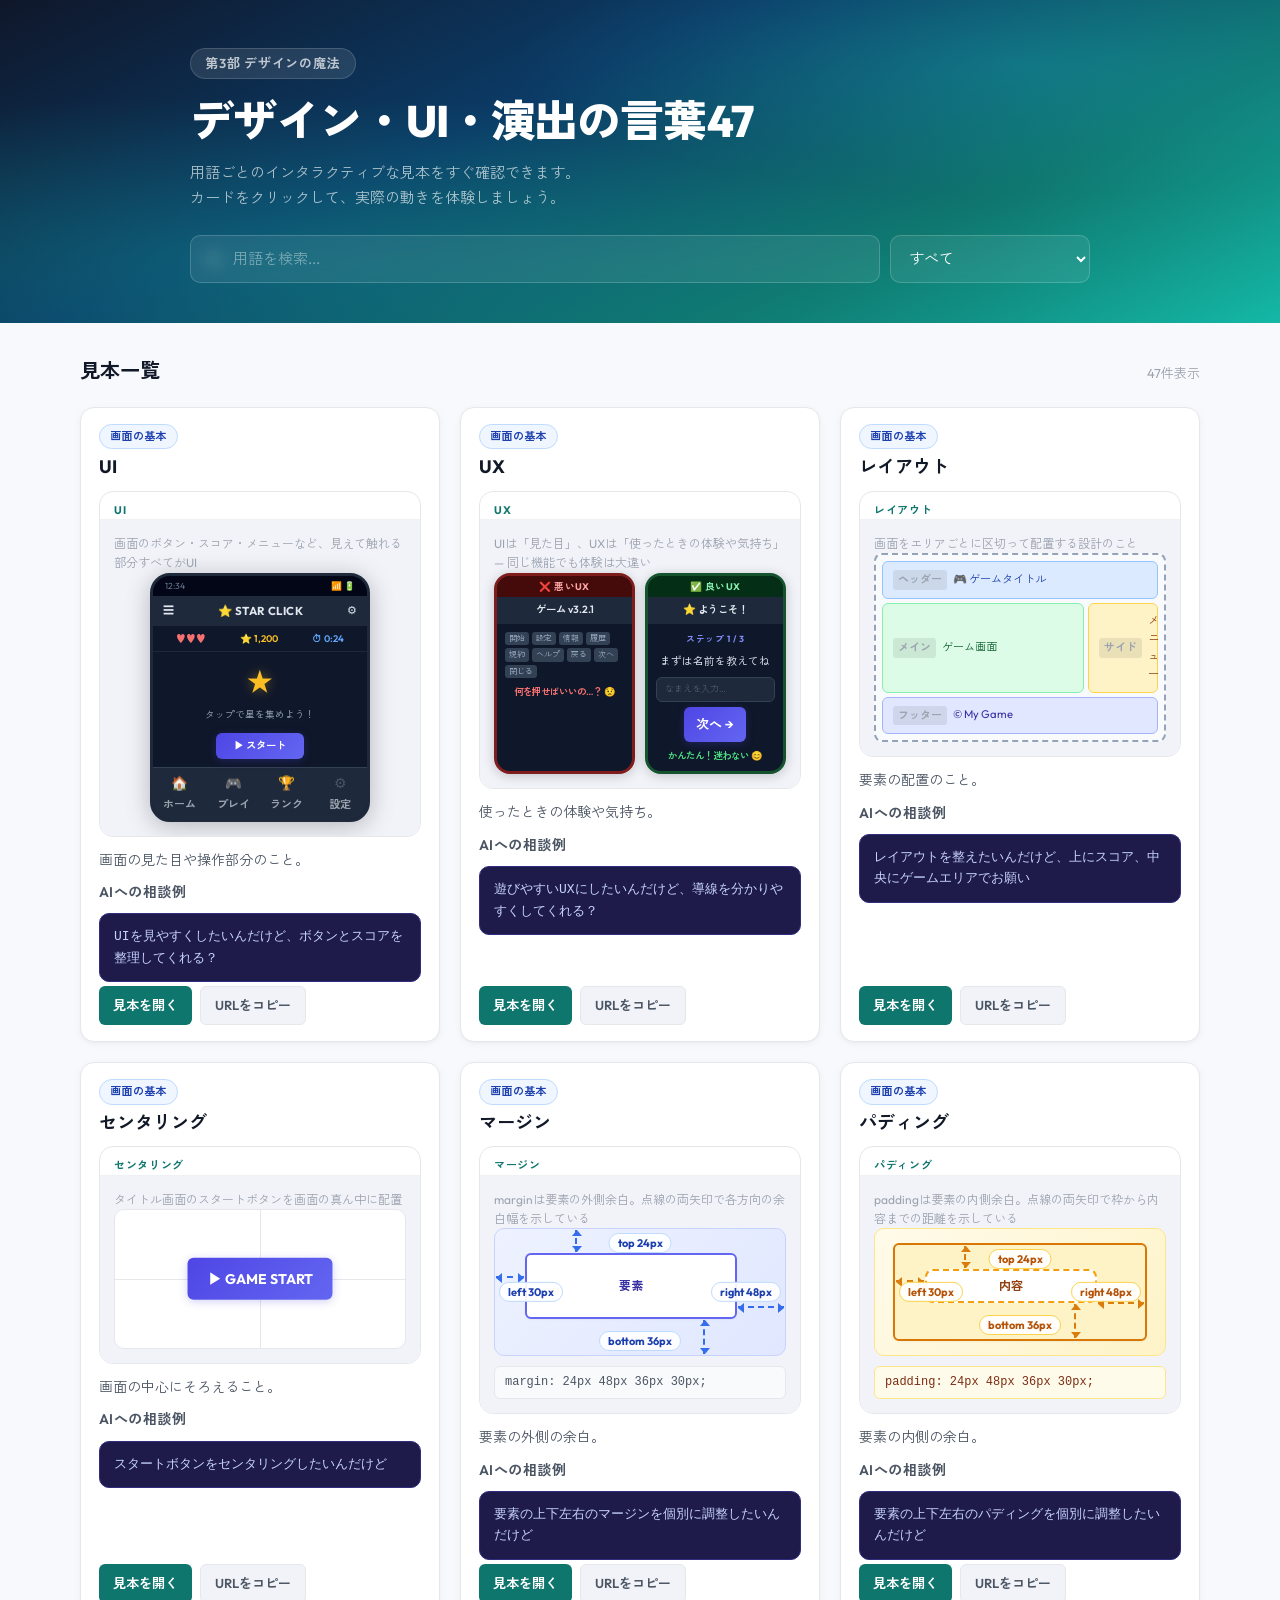
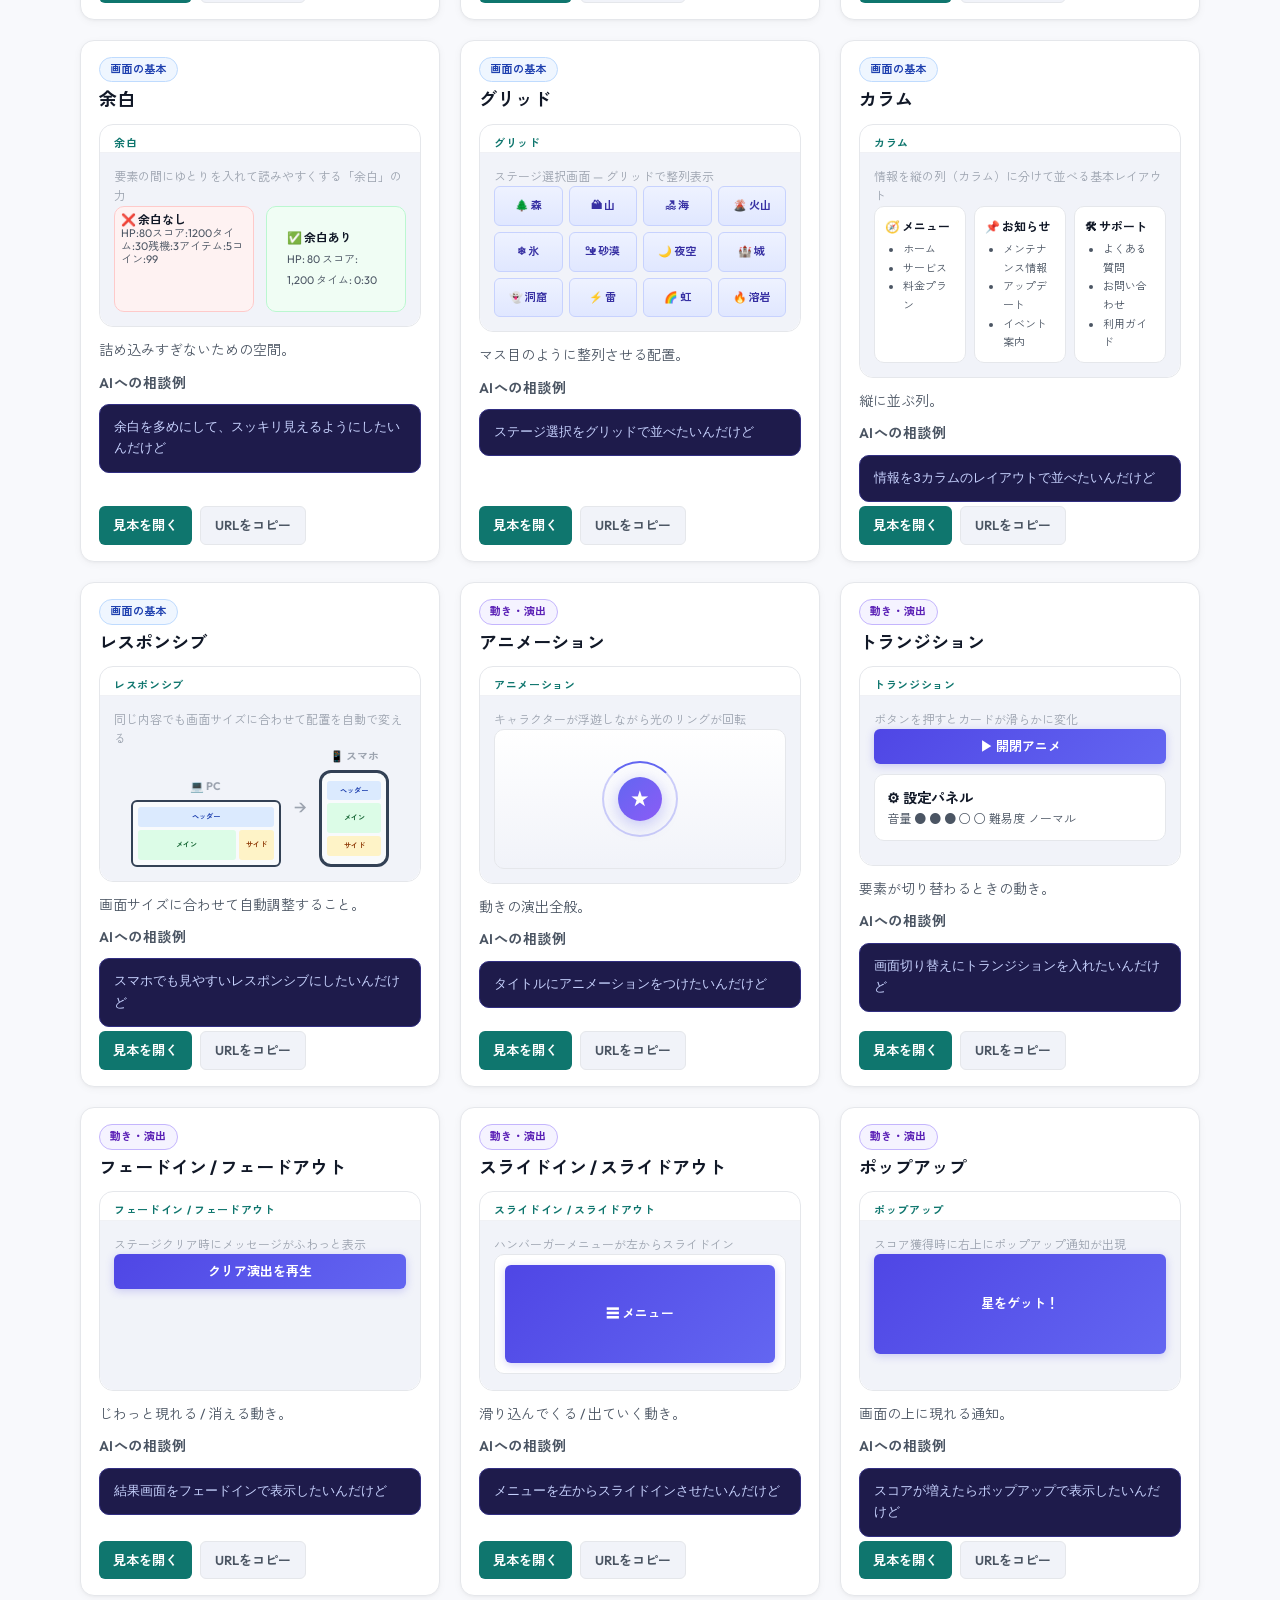
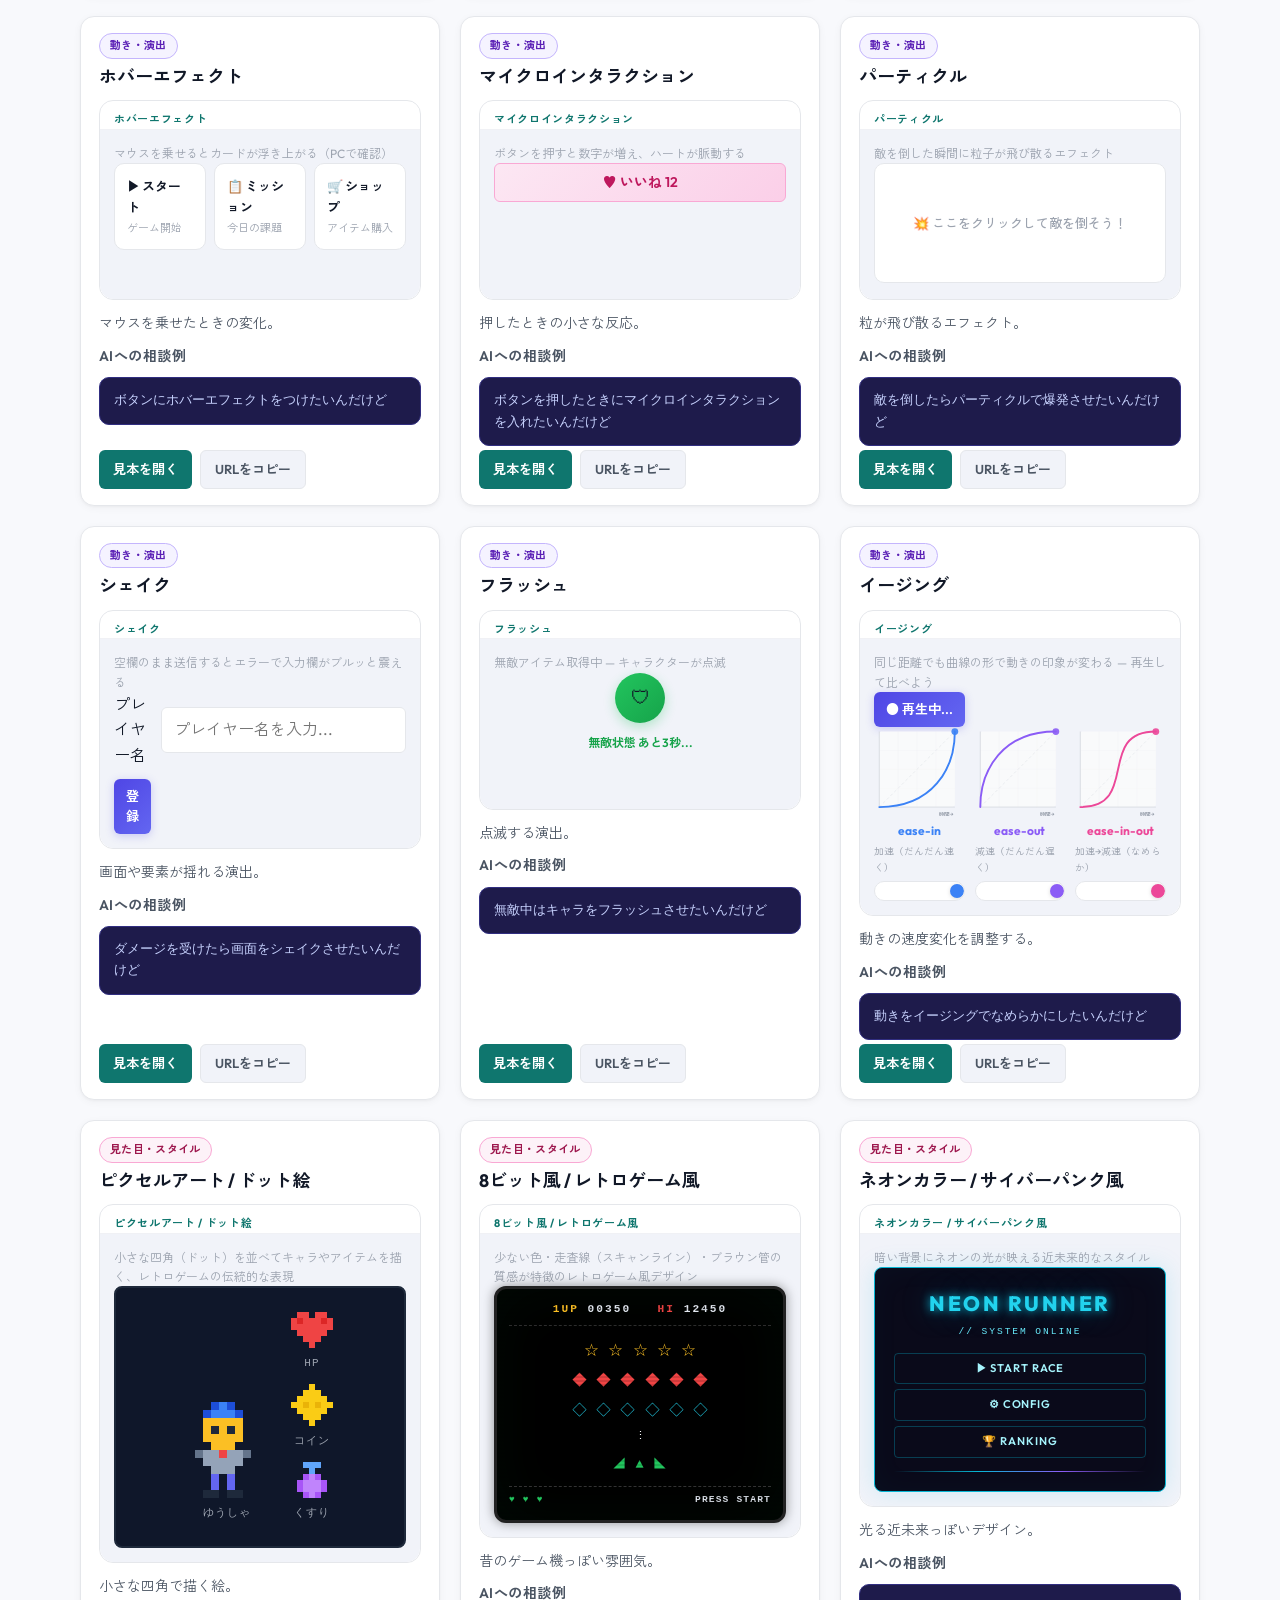
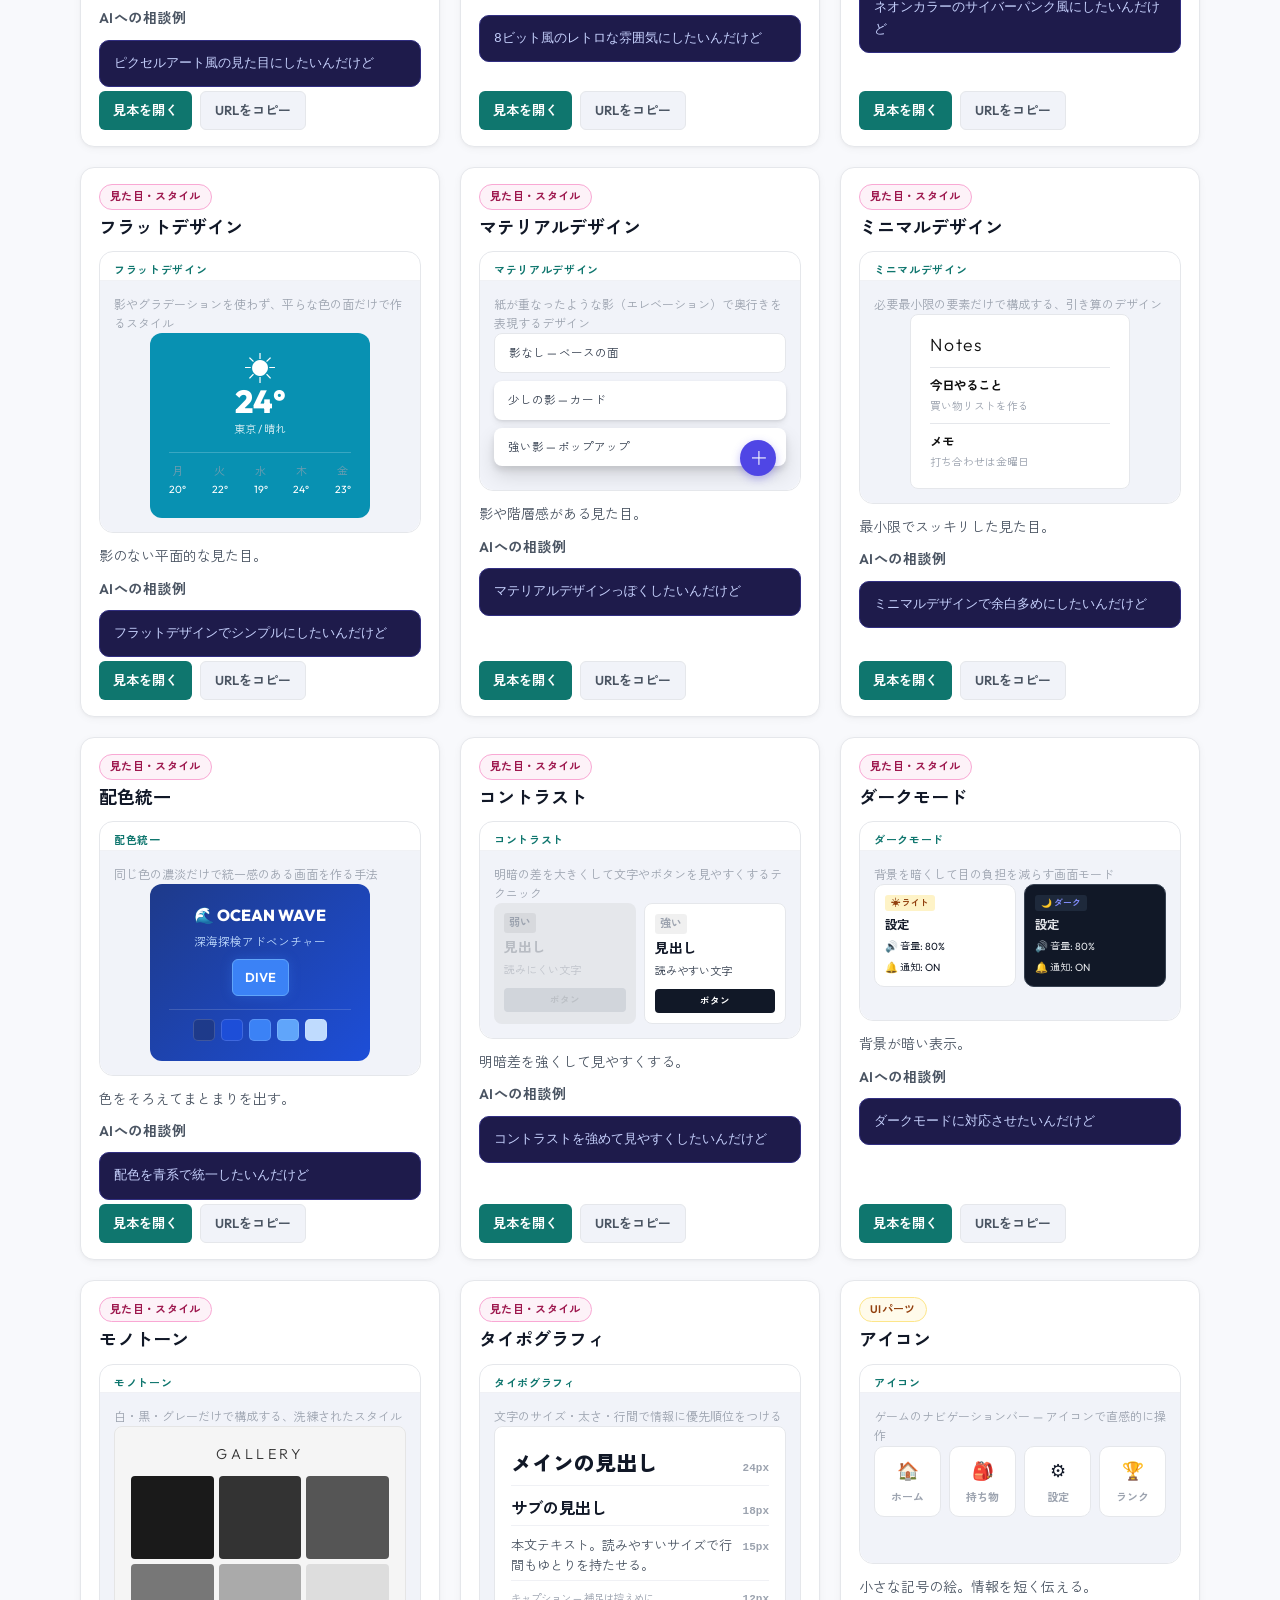
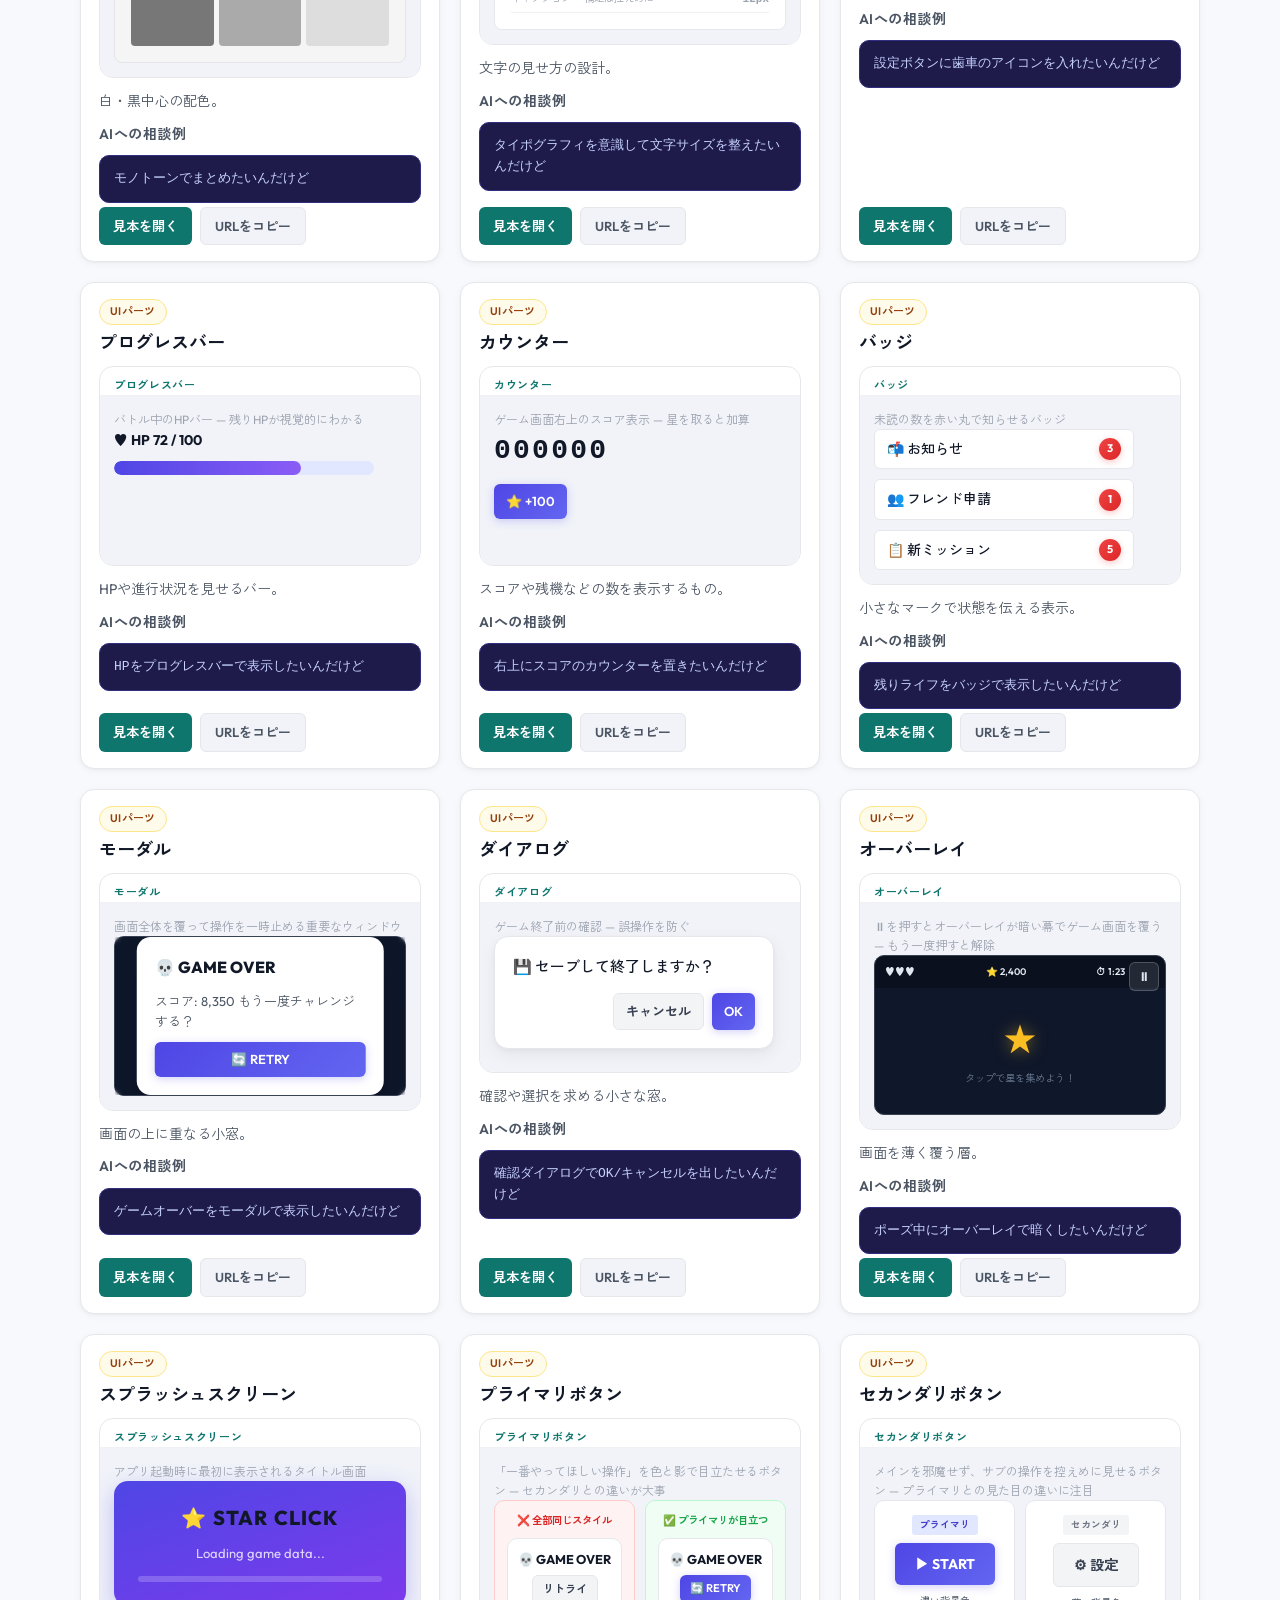
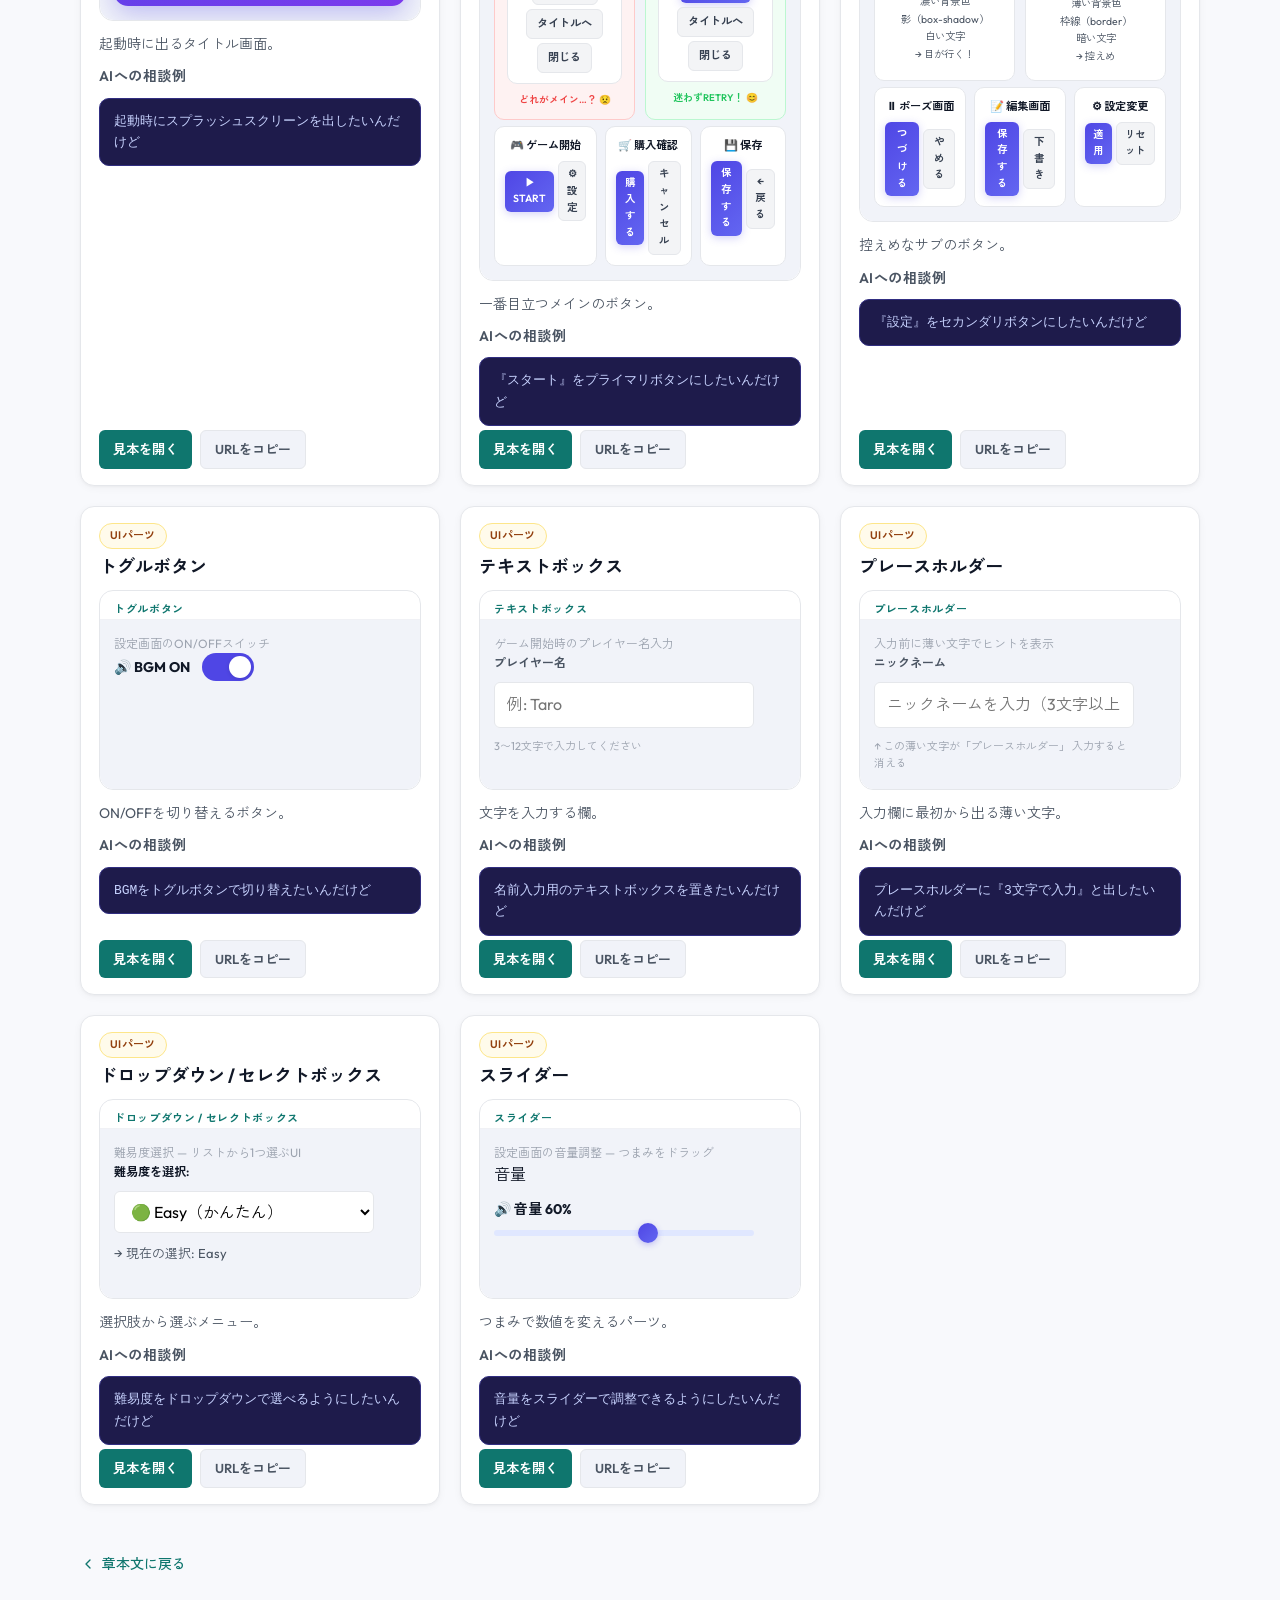
==== index.html @ 1dcad244 "Add files via upload" ====
<!doctype html>
<html lang="ja">
<head>
  <meta charset="UTF-8" />
  <meta name="viewport" content="width=device-width, initial-scale=1.0" />
  <title>デザイン・UI・演出の言葉47 | 見本サイト</title>
  <link rel="preconnect" href="https://fonts.googleapis.com" />
  <link rel="preconnect" href="https://fonts.gstatic.com" crossorigin />
  <link href="https://fonts.googleapis.com/css2?family=Outfit:wght@400;500;600;700;800&family=Zen+Kaku+Gothic+New:wght@400;500;700&display=swap" rel="stylesheet" />
  <link rel="stylesheet" href="ui-showcase/assets/css/style.css" />
</head>
<body>
  <header class="hero">
    <div class="hero-inner">
      <span class="eyebrow">第3部 デザインの魔法</span>
      <h1>デザイン・UI・演出の<br class="sp-only" />言葉47</h1>
      <p class="lead">用語ごとのインタラクティブな見本をすぐ確認できます。<br />カードをクリックして、実際の動きを体験しましょう。</p>
    </div>
    <div class="controls">
      <div class="search-wrap">
        <svg class="search-icon" width="18" height="18" viewBox="0 0 24 24" fill="none" stroke="currentColor" stroke-width="2" stroke-linecap="round" stroke-linejoin="round"><circle cx="11" cy="11" r="8"/><path d="m21 21-4.3-4.3"/></svg>
        <input id="searchInput" type="search" placeholder="用語を検索..." aria-label="用語検索" />
      </div>
      <select id="categorySelect" aria-label="カテゴリ選択"></select>
    </div>
  </header>

  <main>
    <section class="section-title-row">
      <h2>見本一覧</h2>
      <p id="countLabel" class="count-label"></p>
    </section>
    <section id="cards" class="cards"></section>
  </main>

  <footer class="site-footer">
    <a href="第3部_デザインの魔法/15_呪文を組み合わせて本格ゲームに仕上げる.md" class="back-link">
      <svg width="16" height="16" viewBox="0 0 24 24" fill="none" stroke="currentColor" stroke-width="2" stroke-linecap="round" stroke-linejoin="round"><path d="m15 18-6-6 6-6"/></svg>
      章本文に戻る
    </a>
  </footer>

  <script src="ui-showcase/assets/js/terms.js"></script>
  <script src="ui-showcase/assets/js/demos.js"></script>
  <script src="ui-showcase/assets/js/main.js"></script>
</body>
</html>
---- ui-showcase/assets/css/style.css ----
/* ==========================================================================
   Design System — UI Showcase
   Professional redesign with category-based color coding
   ========================================================================== */

/* --- Design Tokens --- */
:root {
  /* Surface */
  --bg: #f8f9fc;
  --surface: #ffffff;
  --surface-raised: #ffffff;
  --surface-sunken: #f1f3f9;

  /* Text */
  --text-primary: #111827;
  --text-secondary: #4b5563;
  --text-muted: #9ca3af;

  /* Borders */
  --border: #e5e7eb;
  --border-subtle: #f0f1f5;

  /* Brand */
  --brand: #0f766e;
  --brand-light: #14b8a6;
  --brand-dark: #115e59;

  /* Shadows */
  --shadow-xs: 0 1px 2px rgba(0, 0, 0, 0.04);
  --shadow-sm: 0 1px 3px rgba(0, 0, 0, 0.04), 0 2px 8px rgba(0, 0, 0, 0.04);
  --shadow-md: 0 2px 4px rgba(0, 0, 0, 0.03), 0 6px 18px rgba(0, 0, 0, 0.06);
  --shadow-lg: 0 4px 8px rgba(0, 0, 0, 0.03), 0 12px 32px rgba(0, 0, 0, 0.08);
  --shadow-xl: 0 8px 16px rgba(0, 0, 0, 0.05), 0 24px 56px rgba(0, 0, 0, 0.1);

  /* Radius */
  --radius-sm: 6px;
  --radius-md: 10px;
  --radius-lg: 14px;
  --radius-xl: 20px;

  /* Category: 画面の基本 */
  --cat-basics: #3b82f6;
  --cat-basics-bg: #eff6ff;
  --cat-basics-text: #1e40af;
  --cat-basics-border: #bfdbfe;

  /* Category: 動き・演出 */
  --cat-motion: #8b5cf6;
  --cat-motion-bg: #f5f3ff;
  --cat-motion-text: #5b21b6;
  --cat-motion-border: #c4b5fd;

  /* Category: 見た目・スタイル */
  --cat-style: #ec4899;
  --cat-style-bg: #fdf2f8;
  --cat-style-text: #9d174d;
  --cat-style-border: #f9a8d4;

  /* Category: UIパーツ */
  --cat-parts: #f59e0b;
  --cat-parts-bg: #fffbeb;
  --cat-parts-text: #92400e;
  --cat-parts-border: #fde68a;
}

/* --- Reset & Base --- */
*,
*::before,
*::after {
  box-sizing: border-box;
  margin: 0;
}

body {
  font-family: "Outfit", "Zen Kaku Gothic New", "Noto Sans JP", sans-serif;
  background: var(--bg);
  color: var(--text-primary);
  line-height: 1.6;
  -webkit-font-smoothing: antialiased;
  -moz-osx-font-smoothing: grayscale;
}

/* --- Hero Section --- */
.hero {
  background: linear-gradient(155deg, #0f172a 0%, #0b3b66 38%, #0f766e 72%, #14b8a6 100%);
  color: #ffffff;
  padding: 0 20px 40px;
  position: relative;
  overflow: hidden;
}

.hero::before {
  content: "";
  position: absolute;
  inset: 0;
  background:
    radial-gradient(ellipse 60% 50% at 20% 80%, rgba(20, 184, 166, 0.28), transparent),
    radial-gradient(ellipse 40% 40% at 80% 20%, rgba(34, 211, 238, 0.2), transparent);
  pointer-events: none;
}

.hero-inner {
  max-width: 900px;
  margin: 0 auto;
  padding-top: 48px;
  position: relative;
  z-index: 1;
}

.hero-slim {
  padding-bottom: 28px;
}

.hero-slim .hero-inner {
  padding-top: 36px;
}

.eyebrow {
  display: inline-block;
  font-size: 0.8125rem;
  font-weight: 600;
  letter-spacing: 0.06em;
  color: rgba(255, 255, 255, 0.7);
  background: rgba(255, 255, 255, 0.1);
  border: 1px solid rgba(255, 255, 255, 0.15);
  border-radius: 999px;
  padding: 4px 14px;
  margin-bottom: 16px;
}

h1 {
  font-size: clamp(1.75rem, 4vw, 2.75rem);
  font-weight: 800;
  line-height: 1.2;
  letter-spacing: -0.02em;
  margin-bottom: 12px;
}

.lead {
  font-size: 0.9375rem;
  line-height: 1.7;
  color: rgba(255, 255, 255, 0.65);
  max-width: 560px;
}

.sp-only {
  display: none;
}

/* --- Controls --- */
.controls {
  max-width: 900px;
  margin: 24px auto 0;
  display: grid;
  grid-template-columns: 1fr 200px;
  gap: 10px;
  position: relative;
  z-index: 1;
}

.search-wrap {
  position: relative;
}

.search-icon {
  position: absolute;
  left: 14px;
  top: 50%;
  transform: translateY(-50%);
  color: rgba(255, 255, 255, 0.45);
  pointer-events: none;
}

.controls input,
.controls select {
  width: 100%;
  font: inherit;
  font-size: 0.9375rem;
  border: 1px solid rgba(255, 255, 255, 0.18);
  border-radius: var(--radius-md);
  padding: 11px 14px 11px 42px;
  background: rgba(255, 255, 255, 0.08);
  color: #fff;
  backdrop-filter: blur(8px);
  transition: border-color 0.2s, background 0.2s;
}

.controls select {
  padding-left: 14px;
  cursor: pointer;
}

.controls input::placeholder {
  color: rgba(255, 255, 255, 0.4);
}

.controls input:focus,
.controls select:focus {
  outline: none;
  border-color: rgba(255, 255, 255, 0.4);
  background: rgba(255, 255, 255, 0.12);
}

.controls select option {
  background: #312e81;
  color: #fff;
}

/* --- Main Content --- */
main {
  max-width: 1160px;
  margin: 0 auto;
  padding: 32px 20px 40px;
}

.section-title-row {
  display: flex;
  justify-content: space-between;
  align-items: baseline;
  margin-bottom: 20px;
}

.section-title-row h2 {
  font-size: 1.25rem;
  font-weight: 700;
  color: var(--text-primary);
}

.count-label {
  font-size: 0.8125rem;
  color: var(--text-muted);
}

/* --- Cards Grid --- */
.cards {
  display: grid;
  grid-template-columns: repeat(auto-fill, minmax(360px, 1fr));
  gap: 20px;
}

/* --- Card --- */
.card {
  background: var(--surface);
  border: 1px solid var(--border);
  border-radius: var(--radius-lg);
  box-shadow: var(--shadow-sm);
  overflow: hidden;
  display: flex;
  flex-direction: column;
  transition: box-shadow 0.25s ease, transform 0.25s ease;
  animation: card-enter 0.4s ease both;
}

.card:hover {
  box-shadow: var(--shadow-lg);
  transform: translateY(-2px);
}

@keyframes card-enter {
  from {
    opacity: 0;
    transform: translateY(12px);
  }
  to {
    opacity: 1;
    transform: translateY(0);
  }
}

/* Card header */
.card-header {
  padding: 16px 18px 0;
  display: flex;
  flex-direction: column;
  gap: 6px;
}

.card-badge {
  display: inline-flex;
  align-items: center;
  font-size: 0.6875rem;
  font-weight: 600;
  letter-spacing: 0.03em;
  padding: 3px 10px;
  border-radius: 999px;
  width: fit-content;
  background: var(--badge-bg, #f3f4f6);
  color: var(--badge-text, #6b7280);
  border: 1px solid var(--badge-border, #e5e7eb);
}

.card h3 {
  font-size: 1.125rem;
  font-weight: 700;
  line-height: 1.3;
  color: var(--text-primary);
}

/* Card content */
.card-content {
  padding: 0 18px;
  display: flex;
  flex-direction: column;
  gap: 10px;
  flex: 1;
}

.card-content > p {
  font-size: 0.875rem;
  line-height: 1.6;
  color: var(--text-secondary);
}

.prompt-label {
  font-size: 0.75rem;
  font-weight: 600;
  color: var(--text-muted);
  letter-spacing: 0.03em;
  margin: 0;
}

/* Card footer */
.card-footer {
  padding: 0 18px 16px;
  margin-top: 4px;
}

/* --- Links / Buttons --- */
.links,
.sample-links {
  display: flex;
  gap: 8px;
  flex-wrap: wrap;
}

a,
button {
  font: inherit;
}

a {
  text-decoration: none;
}

.card-footer a,
.card-footer button {
  display: inline-flex;
  align-items: center;
  gap: 4px;
  font-size: 0.8125rem;
  font-weight: 600;
  border: none;
  border-radius: var(--radius-sm);
  padding: 8px 14px;
  cursor: pointer;
  transition: background 0.15s, color 0.15s, transform 0.1s;
}

.card-footer a {
  background: var(--brand);
  color: #fff;
}

.card-footer a:hover {
  background: var(--brand-dark);
}

.card-footer button {
  background: var(--surface-sunken);
  color: var(--text-secondary);
  border: 1px solid var(--border);
}

.card-footer button:hover {
  background: var(--border);
  color: var(--text-primary);
}

/* Pre / Code */
pre {
  font-family: "JetBrains Mono", "Consolas", "Courier New", monospace;
  font-size: 0.8125rem;
  line-height: 1.65;
  padding: 12px 14px;
  border-radius: var(--radius-md);
  background: #1e1b4b;
  color: #c7d2fe;
  white-space: pre-wrap;
  word-break: break-all;
  border: 1px solid #312e81;
}

/* --- Footer --- */
.site-footer {
  max-width: 1160px;
  margin: 0 auto 48px;
  padding: 0 20px;
}

.back-link {
  display: inline-flex;
  align-items: center;
  gap: 6px;
  font-size: 0.875rem;
  font-weight: 500;
  color: var(--brand);
  text-decoration: none;
  padding: 8px 0;
  transition: color 0.15s;
}

.back-link:hover {
  color: var(--brand-dark);
}

/* --- Sample Page --- */
.sample-card {
  background: var(--surface);
  border: 1px solid var(--border);
  border-radius: var(--radius-xl);
  box-shadow: var(--shadow-md);
  overflow: hidden;
}

.sample-demo {
  border-bottom: 1px solid var(--border);
  background: var(--surface-sunken);
  padding: 24px;
}

.sample-body {
  padding: 28px 24px 24px;
  display: flex;
  flex-direction: column;
  gap: 24px;
}

.sample-section {
  display: flex;
  flex-direction: column;
  gap: 8px;
}

.sample-body h2 {
  font-size: 0.9375rem;
  font-weight: 700;
  color: var(--text-primary);
  display: flex;
  align-items: center;
  gap: 8px;
}

.sample-body h2::before {
  content: "";
  width: 3px;
  height: 16px;
  border-radius: 2px;
  background: var(--brand);
}

.sample-body p {
  font-size: 0.9375rem;
  line-height: 1.8;
  color: var(--text-secondary);
}

/* Sample Navigation */
.sample-nav {
  display: grid;
  grid-template-columns: 1fr auto 1fr;
  gap: 10px;
  padding-top: 12px;
  border-top: 1px solid var(--border-subtle);
}

.nav-btn {
  display: inline-flex;
  align-items: center;
  justify-content: center;
  gap: 6px;
  font-size: 0.8125rem;
  font-weight: 600;
  padding: 10px 16px;
  border-radius: var(--radius-md);
  text-decoration: none;
  transition: background 0.15s, color 0.15s;
}

.nav-prev {
  justify-self: start;
  background: var(--surface-sunken);
  color: var(--text-secondary);
  border: 1px solid var(--border);
}

.nav-prev:hover {
  background: var(--border);
  color: var(--text-primary);
}

.nav-home {
  background: var(--brand);
  color: #fff;
}

.nav-home:hover {
  background: var(--brand-dark);
}

.nav-next {
  justify-self: end;
  background: var(--surface-sunken);
  color: var(--text-secondary);
  border: 1px solid var(--border);
}

.nav-next:hover {
  background: var(--border);
  color: var(--text-primary);
}

/* ==========================================================================
   Demo Container
   ========================================================================== */

.demo-root {
  border: 1px solid var(--border);
  border-radius: var(--radius-lg);
  background: var(--surface);
  display: grid;
  grid-template-rows: auto 1fr;
  gap: 0;
  min-height: 240px;
  overflow: hidden;
  margin: 12px 18px;
}

.sample-demo .demo-root {
  min-height: 340px;
  margin: 0;
}

/* --- Sample Only Mode --- */
body.sample-only-page {
  min-height: 100vh;
  background: var(--surface-sunken);
}

body.sample-only-page main {
  max-width: none;
  margin: 0;
  padding: 0;
}

.sample-only-main {
  min-height: 100svh;
  padding: 12px;
  display: flex;
  align-items: stretch;
}

.sample-demo-only {
  width: 100%;
  padding: 0;
  border: none;
  background: transparent;
}

.sample-demo-only .demo-root {
  min-height: calc(100svh - 24px);
  margin: 0;
}

.sample-demo-only .demo-caption,
.sample-demo-only .d-tip {
  display: none;
}

.demo-root.compact {
  min-height: 200px;
}

.demo-caption {
  margin: 0;
  font-size: 0.6875rem;
  font-weight: 700;
  letter-spacing: 0.06em;
  text-transform: uppercase;
  color: var(--brand);
  padding: 10px 14px 0;
}

.demo-canvas {
  background: var(--surface-sunken);
  border-top: 1px solid var(--border-subtle);
  min-height: 170px;
  padding: 14px;
  position: relative;
  overflow: hidden;
  border-radius: 0 0 var(--radius-lg) var(--radius-lg);
}

.demo-root.compact .demo-canvas {
  min-height: 140px;
}

/* ==========================================================================
   Demo Shared Components
   ========================================================================== */

.demo-root .d-btn,
.demo-root .d-input,
.demo-root .d-select,
.demo-root .d-range {
  font: inherit;
}

.demo-root .d-btn {
  border: 0;
  border-radius: var(--radius-sm);
  padding: 7px 12px;
  cursor: pointer;
  font-size: 0.8125rem;
  font-weight: 600;
  background: #e0e7ff;
  color: #3730a3;
  transition: background 0.15s, transform 0.1s;
}

.demo-root .d-btn:hover {
  background: #c7d2fe;
}

.demo-root .d-btn:active {
  transform: scale(0.97);
}

.demo-root .d-btn-primary {
  background: linear-gradient(135deg, #4f46e5, #6366f1);
  color: #fff;
  box-shadow: 0 2px 8px rgba(79, 70, 229, 0.25);
}

.demo-root .d-btn-primary:hover {
  background: linear-gradient(135deg, #4338ca, #4f46e5);
}

.demo-root .d-btn-ghost {
  background: #f3f4f6;
  color: #374151;
  border: 1px solid #e5e7eb;
}

.demo-root .d-btn-ghost:hover {
  background: #e5e7eb;
}

.demo-root .d-btn-danger {
  background: #fef2f2;
  color: #dc2626;
  border: 1px solid #fecaca;
}

.demo-root .d-btn-danger:hover {
  background: #fee2e2;
}

.demo-root .d-btn.large {
  padding: 10px 20px;
  font-size: 0.875rem;
  font-weight: 700;
}

.d-tip {
  font-size: 0.75rem;
  color: var(--text-muted);
}

/* --- Metric Chip --- */
.d-metric {
  border: 1px solid #e0e7ff;
  border-radius: var(--radius-sm);
  background: #f5f3ff;
  padding: 6px 10px;
  display: grid;
}

.d-metric-label {
  font-size: 0.625rem;
  font-weight: 600;
  letter-spacing: 0.05em;
  color: var(--text-muted);
  text-transform: uppercase;
}

.d-metric-value {
  font-size: 0.9375rem;
  font-weight: 700;
  color: var(--text-primary);
}

/* ==========================================================================
   Demo: UI (Phone Mockup)
   ========================================================================== */

.d-ui-phone {
  max-width: 220px;
  margin: 0 auto;
  border: 3px solid #1e293b;
  border-radius: 20px;
  overflow: hidden;
  background: #0f172a;
  font-size: 0.7rem;
  color: #e2e8f0;
  box-shadow: 0 4px 24px rgba(0, 0, 0, 0.25);
}

.d-ui-bar {
  display: flex;
  justify-content: space-between;
  padding: 3px 12px;
  font-size: 0.55rem;
  background: #020617;
  color: #64748b;
}

.d-ui-head {
  display: flex;
  justify-content: space-between;
  align-items: center;
  padding: 6px 10px;
  background: #1e293b;
  font-size: 0.7rem;
}

.d-ui-head strong {
  font-size: 0.72rem;
  letter-spacing: 0.04em;
}

.d-ui-info {
  display: flex;
  justify-content: space-around;
  padding: 5px 6px;
  font-size: 0.6rem;
  font-weight: 600;
  border-bottom: 1px solid #1e293b;
}

.d-ui-hp { color: #f87171; }
.d-ui-score { color: #fbbf24; }
.d-ui-timer { color: #60a5fa; }

.d-ui-play {
  padding: 10px 10px 6px;
  text-align: center;
  display: flex;
  flex-direction: column;
  align-items: center;
  gap: 4px;
}

.d-ui-bigstar {
  font-size: 1.6rem;
  color: #fbbf24;
  animation: ui-float 2s ease-in-out infinite;
  filter: drop-shadow(0 0 6px rgba(251, 191, 36, 0.4));
}

@keyframes ui-float {
  0%, 100% { transform: translateY(0); }
  50% { transform: translateY(-5px); }
}

.d-ui-play p {
  margin: 0;
  font-size: 0.6rem;
  color: #94a3b8;
}

.d-ui-act {
  padding: 4px 10px 8px;
  text-align: center;
}

.d-ui-act .d-btn {
  font-size: 0.65rem;
  padding: 5px 18px;
}

.d-ui-tabs {
  display: grid;
  grid-template-columns: repeat(4, 1fr);
  background: #1e293b;
  border-top: 1px solid #334155;
}

.d-ui-tab {
  display: flex;
  flex-direction: column;
  align-items: center;
  gap: 1px;
  padding: 5px 2px;
  color: #475569;
  cursor: pointer;
  transition: color 0.15s;
}

.d-ui-tab span { font-size: 0.85rem; }
.d-ui-tab small { font-size: 0.5rem; font-weight: 600; }

.d-ui-tab.active {
  color: #818cf8;
}

.d-ui-tab:hover {
  color: #a5b4fc;
}

/* ==========================================================================
   Demo: UX (Good vs Bad comparison)
   ========================================================================== */

.d-ux-compare {
  display: grid;
  grid-template-columns: 1fr 1fr;
  gap: 0.6rem;
}

.d-ux-phone {
  border: 3px solid #1e293b;
  border-radius: 16px;
  overflow: hidden;
  background: #0f172a;
  font-size: 0.65rem;
  color: #e2e8f0;
  box-shadow: 0 2px 12px rgba(0, 0, 0, 0.2);
}

.d-ux-phone.bad { border-color: #7f1d1d; }
.d-ux-phone.good { border-color: #14532d; }

.d-ux-label {
  text-align: center;
  padding: 3px;
  font-size: 0.6rem;
  font-weight: 700;
  letter-spacing: 0.04em;
}

.d-ux-label.bad { background: #450a0a; color: #fca5a5; }
.d-ux-label.good { background: #052e16; color: #86efac; }

.d-ux-phead {
  text-align: center;
  padding: 5px;
  background: #1e293b;
  font-weight: 600;
  font-size: 0.65rem;
}

.d-ux-pbody {
  padding: 8px;
  display: flex;
  flex-direction: column;
  gap: 5px;
}

/* Bad UX — chaotic button grid */
.d-ux-btn-grid {
  display: flex;
  flex-wrap: wrap;
  gap: 3px;
}

.d-ux-tiny-btn {
  font-size: 0.5rem;
  padding: 2px 4px;
  background: #334155;
  border-radius: 3px;
  color: #94a3b8;
  line-height: 1.2;
}

/* Good UX — clear step flow */
.d-ux-step-indicator {
  text-align: center;
  font-size: 0.55rem;
  color: #818cf8;
  font-weight: 700;
  letter-spacing: 0.06em;
}

.d-ux-guide-msg {
  text-align: center;
  font-size: 0.68rem;
  margin: 2px 0;
  color: #e2e8f0;
}

.d-ux-mock-input {
  background: #1e293b;
  border: 1px solid #334155;
  border-radius: 6px;
  padding: 4px 8px;
  font-size: 0.58rem;
  color: #475569;
}

.d-ux-cta {
  font-size: 0.6rem;
  padding: 4px 14px;
  align-self: center;
}

/* Feeling text */
.d-ux-feel {
  text-align: center;
  font-size: 0.58rem;
  margin: 2px 0 0;
  font-weight: 600;
}

.d-ux-feel.bad { color: #f87171; }
.d-ux-feel.good { color: #4ade80; }

/* ==========================================================================
   Demo: Layout (Blueprint)
   ========================================================================== */

.d-layout-bp {
  display: flex;
  flex-direction: column;
  gap: 4px;
  border: 2px dashed #94a3b8;
  border-radius: 8px;
  padding: 6px;
  background: #f8fafc;
}

.d-lz {
  border-radius: 6px;
  padding: 8px 10px;
  font-size: 0.7rem;
  display: flex;
  align-items: center;
  gap: 6px;
}

.d-lz-tag {
  font-size: 0.5rem;
  font-weight: 700;
  padding: 1px 5px;
  border-radius: 3px;
  background: rgba(0, 0, 0, 0.08);
  white-space: nowrap;
}

.d-lz-body {
  display: flex;
  gap: 4px;
}

.d-lz-h { background: #dbeafe; color: #1e40af; border: 1px solid #93c5fd; }
.d-lz-m { background: #dcfce7; color: #166534; border: 1px solid #86efac; flex: 1; min-height: 60px; }
.d-lz-s { background: #fef3c7; color: #92400e; border: 1px solid #fcd34d; width: 70px; }
.d-lz-f { background: #e0e7ff; color: #3730a3; border: 1px solid #a5b4fc; }

/* ==========================================================================
   Demo: Centering
   ========================================================================== */

.d-centering-frame {
  position: relative;
  min-height: 140px;
  border-radius: var(--radius-md);
  border: 1px solid var(--border);
  background: var(--surface);
}

.d-axis {
  position: absolute;
  background: #e5e7eb;
}

.d-axis.x {
  left: 0;
  right: 0;
  top: 50%;
  height: 1px;
}

.d-axis.y {
  top: 0;
  bottom: 0;
  left: 50%;
  width: 1px;
}

.d-center-btn {
  position: absolute;
  left: 50%;
  top: 50%;
  transform: translate(-50%, -50%);
}

/* ==========================================================================
   Demo: Margin
   ========================================================================== */

.d-margin-wrap {
  display: grid;
  gap: 10px;
}

.d-margin-area {
  position: relative;
  min-height: 152px;
  border: 1px solid #c7d2fe;
  border-radius: var(--radius-md);
  background: linear-gradient(135deg, #eef2ff, #e0e7ff);
  overflow: hidden;
  --m-top: 24px;
  --m-right: 48px;
  --m-bottom: 36px;
  --m-left: 30px;
}

.d-margin-target {
  position: absolute;
  top: var(--m-top);
  right: var(--m-right);
  bottom: var(--m-bottom);
  left: var(--m-left);
  border: 2px solid #6366f1;
  border-radius: var(--radius-sm);
  background: #ffffff;
  display: grid;
  place-items: center;
  font-size: 0.75rem;
  font-weight: 700;
  color: #3730a3;
  box-shadow: var(--shadow-xs);
  z-index: 1;
}

.d-margin-arrow {
  position: absolute;
  pointer-events: none;
  color: #2563eb;
  opacity: 0.92;
  z-index: 2;
}

.d-margin-arrow.vertical {
  width: 0;
  border-left: 2px dashed currentColor;
}

.d-margin-arrow.vertical::before,
.d-margin-arrow.vertical::after {
  content: "";
  position: absolute;
  left: -5px;
  border-left: 5px solid transparent;
  border-right: 5px solid transparent;
}

.d-margin-arrow.vertical::before {
  top: 0;
  border-bottom: 6px solid currentColor;
}

.d-margin-arrow.vertical::after {
  bottom: 0;
  border-top: 6px solid currentColor;
}

.d-margin-arrow.horizontal {
  height: 0;
  border-top: 2px dashed currentColor;
}

.d-margin-arrow.horizontal::before,
.d-margin-arrow.horizontal::after {
  content: "";
  position: absolute;
  top: -5px;
  border-top: 5px solid transparent;
  border-bottom: 5px solid transparent;
}

.d-margin-arrow.horizontal::before {
  left: 0;
  border-right: 6px solid currentColor;
}

.d-margin-arrow.horizontal::after {
  right: 0;
  border-left: 6px solid currentColor;
}

.d-margin-arrow.top {
  top: 1px;
  left: 28%;
  height: calc(var(--m-top) - 2px);
  transform: translateX(-50%);
}

.d-margin-arrow.right {
  right: 1px;
  top: 62%;
  width: calc(var(--m-right) - 2px);
  transform: translateY(-50%);
}

.d-margin-arrow.bottom {
  bottom: 1px;
  left: 72%;
  height: calc(var(--m-bottom) - 2px);
  transform: translateX(-50%);
}

.d-margin-arrow.left {
  left: 1px;
  top: 38%;
  width: calc(var(--m-left) - 2px);
  transform: translateY(-50%);
}

.d-margin-label {
  position: absolute;
  font-size: 0.6875rem;
  font-weight: 700;
  color: #1e40af;
  background: rgba(255, 255, 255, 0.92);
  border: 1px solid #bfdbfe;
  border-radius: 999px;
  padding: 2px 8px;
  line-height: 1.3;
  z-index: 3;
}

.d-margin-label.top {
  top: 4px;
  left: 50%;
  transform: translateX(-50%);
}

.d-margin-label.right {
  right: 4px;
  top: 50%;
  transform: translateY(-50%);
}

.d-margin-label.bottom {
  bottom: 4px;
  left: 50%;
  transform: translateX(-50%);
}

.d-margin-label.left {
  left: 4px;
  top: 50%;
  transform: translateY(-50%);
}

.d-margin-values {
  margin: 0;
  font-family: "JetBrains Mono", "Consolas", "Courier New", monospace;
  font-size: 0.75rem;
  color: var(--text-secondary);
  background: #f8fafc;
  border: 1px solid var(--border);
  border-radius: var(--radius-sm);
  padding: 6px 10px;
}

.demo-root.compact .d-margin-area {
  min-height: 128px;
}

/* ==========================================================================
   Demo: Padding
   ========================================================================== */

.d-padding-wrap {
  display: grid;
  gap: 10px;
}

.d-padding-area {
  position: relative;
  min-height: 152px;
  border: 1px solid #fde68a;
  border-radius: var(--radius-md);
  background: linear-gradient(135deg, #fffbeb, #fef3c7);
  overflow: hidden;
}

.d-padding-shell {
  position: absolute;
  top: 14px;
  right: 18px;
  bottom: 14px;
  left: 18px;
  border: 2px solid #d97706;
  border-radius: var(--radius-sm);
  background: #fef3c7;
  box-shadow: var(--shadow-xs);
  --p-top: 24px;
  --p-right: 48px;
  --p-bottom: 36px;
  --p-left: 30px;
}

.d-padding-content {
  position: absolute;
  top: var(--p-top);
  right: var(--p-right);
  bottom: var(--p-bottom);
  left: var(--p-left);
  border: 2px dashed #f59e0b;
  border-radius: 8px;
  background: #ffffff;
  display: grid;
  place-items: center;
  font-size: 0.75rem;
  font-weight: 700;
  color: #92400e;
  z-index: 1;
}

.d-padding-arrow {
  position: absolute;
  pointer-events: none;
  color: #d97706;
  opacity: 0.95;
  z-index: 2;
}

.d-padding-arrow.vertical {
  width: 0;
  border-left: 2px dashed currentColor;
}

.d-padding-arrow.vertical::before,
.d-padding-arrow.vertical::after {
  content: "";
  position: absolute;
  left: -5px;
  border-left: 5px solid transparent;
  border-right: 5px solid transparent;
}

.d-padding-arrow.vertical::before {
  top: 0;
  border-bottom: 6px solid currentColor;
}

.d-padding-arrow.vertical::after {
  bottom: 0;
  border-top: 6px solid currentColor;
}

.d-padding-arrow.horizontal {
  height: 0;
  border-top: 2px dashed currentColor;
}

.d-padding-arrow.horizontal::before,
.d-padding-arrow.horizontal::after {
  content: "";
  position: absolute;
  top: -5px;
  border-top: 5px solid transparent;
  border-bottom: 5px solid transparent;
}

.d-padding-arrow.horizontal::before {
  left: 0;
  border-right: 6px solid currentColor;
}

.d-padding-arrow.horizontal::after {
  right: 0;
  border-left: 6px solid currentColor;
}

.d-padding-arrow.top {
  top: 1px;
  left: 28%;
  height: calc(var(--p-top) - 2px);
  transform: translateX(-50%);
}

.d-padding-arrow.right {
  right: 1px;
  top: 62%;
  width: calc(var(--p-right) - 2px);
  transform: translateY(-50%);
}

.d-padding-arrow.bottom {
  bottom: 1px;
  left: 72%;
  height: calc(var(--p-bottom) - 2px);
  transform: translateX(-50%);
}

.d-padding-arrow.left {
  left: 1px;
  top: 38%;
  width: calc(var(--p-left) - 2px);
  transform: translateY(-50%);
}

.d-padding-label {
  position: absolute;
  font-size: 0.6875rem;
  font-weight: 700;
  color: #b45309;
  background: rgba(255, 255, 255, 0.92);
  border: 1px solid #fcd34d;
  border-radius: 999px;
  padding: 2px 8px;
  line-height: 1.3;
  z-index: 3;
}

.d-padding-label.top {
  top: 4px;
  left: 50%;
  transform: translateX(-50%);
}

.d-padding-label.right {
  right: 4px;
  top: 50%;
  transform: translateY(-50%);
}

.d-padding-label.bottom {
  bottom: 4px;
  left: 50%;
  transform: translateX(-50%);
}

.d-padding-label.left {
  left: 4px;
  top: 50%;
  transform: translateY(-50%);
}

.d-padding-values {
  margin: 0;
  font-family: "JetBrains Mono", "Consolas", "Courier New", monospace;
  font-size: 0.75rem;
  color: #7c2d12;
  background: #fffbeb;
  border: 1px solid #fde68a;
  border-radius: var(--radius-sm);
  padding: 6px 10px;
}

.demo-root.compact .d-padding-area {
  min-height: 128px;
}

/* ==========================================================================
   Demo: Whitespace
   ========================================================================== */

.d-space-cols {
  display: grid;
  grid-template-columns: 1fr 1fr;
  gap: 12px;
}

.d-space-card {
  border: 1px solid var(--border);
  border-radius: var(--radius-md);
}

.d-space-card h5,
.d-space-card p {
  margin: 0;
}

.d-space-card h5 {
  font-size: 0.75rem;
  font-weight: 700;
}

.d-space-card p {
  font-size: 0.6875rem;
  color: var(--text-secondary);
}

.d-space-card.dense {
  background: #fef2f2;
  border-color: #fecaca;
  padding: 6px;
  line-height: 1.2;
}

.d-space-card.airy {
  background: #f0fdf4;
  border-color: #bbf7d0;
  padding: 20px;
  line-height: 1.9;
}

/* ==========================================================================
   Demo: Grid
   ========================================================================== */

.d-grid {
  display: grid;
  grid-template-columns: repeat(4, 1fr);
  gap: 6px;
}

.d-grid-item {
  border: 1px solid #c7d2fe;
  border-radius: var(--radius-sm);
  background: linear-gradient(180deg, #eef2ff, #e0e7ff);
  font-size: 0.6875rem;
  font-weight: 600;
  padding: 10px 4px;
  color: #3730a3;
  text-align: center;
  cursor: pointer;
  transition: background 0.15s, transform 0.1s;
}

.d-grid-item:hover {
  background: linear-gradient(180deg, #e0e7ff, #c7d2fe);
  transform: scale(1.03);
}

/* ==========================================================================
   Demo: Column
   ========================================================================== */

.d-columns {
  display: grid;
  grid-template-columns: repeat(3, 1fr);
  gap: 8px;
}

.d-col {
  border: 1px solid var(--border);
  border-radius: var(--radius-md);
  background: var(--surface);
  padding: 10px;
}

.d-col h5,
.d-col ul {
  margin: 0;
}

.d-col h5 {
  font-size: 0.75rem;
  font-weight: 700;
  margin-bottom: 4px;
}

.d-col ul {
  padding-left: 18px;
  font-size: 0.6875rem;
  color: var(--text-secondary);
  line-height: 1.7;
}

/* ==========================================================================
   Demo: Responsive (Device Mockups)
   ========================================================================== */

.d-rsp-wrap {
  display: flex;
  align-items: flex-end;
  justify-content: center;
  gap: 0.6rem;
}

.d-rsp-device {
  display: flex;
  flex-direction: column;
  align-items: center;
  gap: 4px;
}

.d-rsp-label {
  font-size: 0.6rem;
  font-weight: 700;
  color: var(--text-secondary);
}

.d-rsp-screen {
  display: flex;
  flex-direction: column;
  gap: 3px;
  padding: 5px;
  background: #f8fafc;
}

.d-rsp-screen.pc {
  width: 150px;
  border: 2px solid #334155;
  border-radius: 6px;
}

.d-rsp-screen.sp {
  width: 70px;
  border: 3px solid #334155;
  border-radius: 12px;
  padding: 8px 5px;
}

.d-rsp-body {
  display: flex;
  gap: 3px;
}

.d-rsp-zone {
  border-radius: 3px;
  padding: 4px;
  font-size: 0.45rem;
  text-align: center;
  font-weight: 700;
}

.d-rsp-zone.zh { background: #dbeafe; color: #1e40af; }
.d-rsp-zone.zm { background: #dcfce7; color: #166534; flex: 1; min-height: 30px; display: grid; place-items: center; }
.d-rsp-zone.zs { background: #fef3c7; color: #92400e; width: 35px; display: grid; place-items: center; }
.d-rsp-screen.sp .d-rsp-zone.zs { width: auto; }

.d-rsp-arrow {
  font-size: 1.2rem;
  color: var(--text-muted);
  align-self: center;
  margin: 0 0.2rem;
}

/* ==========================================================================
   Demo: Animation
   ========================================================================== */

.d-motion-stage {
  min-height: 140px;
  border-radius: var(--radius-md);
  border: 1px solid var(--border);
  background: linear-gradient(180deg, var(--surface), var(--surface-sunken));
  display: grid;
  place-items: center;
  position: relative;
}

.d-character {
  width: 44px;
  height: 44px;
  border-radius: 50%;
  background: linear-gradient(135deg, #6366f1, #8b5cf6);
  display: grid;
  place-items: center;
  color: #fff;
  font-size: 1.1rem;
  box-shadow: 0 4px 16px rgba(99, 102, 241, 0.35);
  animation: d-float 1.7s ease-in-out infinite;
}

.d-ring {
  position: absolute;
  width: 76px;
  height: 76px;
  border: 2px solid rgba(99, 102, 241, 0.3);
  border-top-color: #6366f1;
  border-radius: 50%;
  animation: d-spin 4.4s linear infinite;
}

/* ==========================================================================
   Demo: Transition
   ========================================================================== */

.d-transition-stage,
.d-fade-stage,
.d-slide-stage,
.d-popup-stage,
.d-micro-wrap,
.d-shake-form,
.d-flash-wrap,
.d-easing-list,
.d-progress-wrap,
.d-counter-wrap,
.d-badge-wrap,
.d-btn-row,
.d-toggle-wrap,
.d-form,
.d-dropdown-wrap,
.d-slider-wrap {
  display: grid;
  gap: 10px;
}

.d-transition-card {
  border: 1px solid var(--border);
  background: var(--surface);
  border-radius: var(--radius-md);
  padding: 12px;
  transition: transform 0.3s cubic-bezier(0.22, 1, 0.36, 1), background 0.3s ease, box-shadow 0.3s ease, border-color 0.3s ease;
}

.d-transition-card h5,
.d-transition-card p {
  margin: 0;
}

.d-transition-card h5 {
  font-weight: 700;
  font-size: 0.875rem;
}

.d-transition-card p {
  font-size: 0.75rem;
  color: var(--text-secondary);
}

.d-transition-card.alt {
  background: #eef2ff;
  border-color: #a5b4fc;
  transform: translateY(-3px);
  box-shadow: 0 10px 24px rgba(79, 70, 229, 0.2);
}

/* ==========================================================================
   Demo: Fade
   ========================================================================== */

.d-fade-message {
  border-radius: 999px;
  background: linear-gradient(135deg, #1e1b4b, #312e81);
  color: #fff;
  width: fit-content;
  padding: 6px 16px;
  font-weight: 600;
  font-size: 0.8125rem;
  opacity: 0;
  transform: translateY(-4px);
}

.d-fade-message.on {
  animation: d-fade 0.9s ease;
}

/* ==========================================================================
   Demo: Slide
   ========================================================================== */

.d-slide-stage {
  min-height: 120px;
  border: 1px solid var(--border);
  border-radius: var(--radius-md);
  padding: 10px;
  position: relative;
  background: var(--surface);
  overflow: hidden;
}

.d-drawer {
  position: absolute;
  left: 10px;
  top: 46px;
  width: 130px;
  border: 1px solid var(--border);
  border-radius: var(--radius-md);
  background: var(--surface);
  box-shadow: var(--shadow-lg);
  padding: 6px;
  display: grid;
  gap: 3px;
  transform: translateX(-160px);
  transition: transform 0.3s cubic-bezier(0.22, 1, 0.36, 1);
}

.d-drawer a {
  border-radius: var(--radius-sm);
  background: var(--surface-sunken);
  border: 1px solid var(--border-subtle);
  color: var(--text-secondary);
  text-decoration: none;
  padding: 6px 8px;
  font-size: 0.75rem;
  font-weight: 500;
  transition: background 0.15s, color 0.15s;
}

.d-drawer a:hover {
  background: #eef2ff;
  color: var(--brand);
}

.d-slide-stage.open .d-drawer {
  transform: translateX(0);
}

/* ==========================================================================
   Demo: Popup
   ========================================================================== */

.d-popup-stage {
  min-height: 100px;
  position: relative;
}

.d-toast {
  position: absolute;
  top: 8px;
  right: 8px;
  border-radius: 999px;
  background: linear-gradient(135deg, #1e1b4b, #312e81);
  color: #fff;
  padding: 6px 14px;
  opacity: 0;
  transform: translateY(-8px);
  font-size: 0.75rem;
  font-weight: 700;
  box-shadow: var(--shadow-md);
}

.d-toast.show {
  animation: d-toast 0.95s ease;
}

/* ==========================================================================
   Demo: Hover
   ========================================================================== */

.d-hover-grid {
  display: grid;
  grid-template-columns: repeat(3, 1fr);
  gap: 8px;
}

.d-hover-card {
  border: 1px solid var(--border);
  border-radius: var(--radius-md);
  background: var(--surface);
  padding: 12px;
  transition: transform 0.25s cubic-bezier(0.22, 1, 0.36, 1), box-shadow 0.25s ease, border-color 0.25s ease;
}

.d-hover-card h5,
.d-hover-card p {
  margin: 0;
}

.d-hover-card h5 {
  font-size: 0.8125rem;
  font-weight: 700;
}

.d-hover-card p {
  font-size: 0.6875rem;
  color: var(--text-muted);
  margin-top: 2px;
}

.d-hover-card:hover {
  transform: translateY(-4px);
  box-shadow: var(--shadow-lg);
  border-color: #a5b4fc;
}

/* ==========================================================================
   Demo: Microinteraction
   ========================================================================== */

.d-like-btn {
  background: linear-gradient(135deg, #fce7f3, #fbcfe8) !important;
  color: #be185d !important;
  border: 1px solid #f9a8d4 !important;
  font-size: 0.875rem !important;
}

.d-like-btn.pulse {
  animation: d-pulse 0.28s ease;
}

/* ==========================================================================
   Demo: Particle
   ========================================================================== */

.d-particle-zone {
  min-height: 120px;
  border: 1px solid var(--border);
  border-radius: var(--radius-md);
  background: var(--surface);
  display: grid;
  place-items: center;
  cursor: pointer;
  position: relative;
  user-select: none;
  color: var(--text-muted);
  font-size: 0.8125rem;
  font-weight: 500;
  transition: background 0.15s;
}

.d-particle-zone:hover {
  background: var(--surface-sunken);
}

.d-particle {
  position: absolute;
  width: 8px;
  height: 8px;
  border-radius: 50%;
  background: hsl(var(--h), 85%, 55%);
  animation: d-burst 0.7s ease-out forwards;
}

/* ==========================================================================
   Demo: Shake / Form Input
   ========================================================================== */

.d-input,
.d-select {
  border: 1px solid var(--border);
  border-radius: var(--radius-sm);
  padding: 9px 12px;
  background: var(--surface);
  width: min(260px, 100%);
  font-size: 0.875rem;
  transition: border-color 0.2s, box-shadow 0.2s;
}

.d-input:focus,
.d-select:focus {
  outline: none;
  border-color: var(--brand);
  box-shadow: 0 0 0 3px rgba(79, 70, 229, 0.12);
}

.d-shake-form {
  grid-template-columns: 1fr auto;
  align-items: center;
}

.d-input.error {
  border-color: #ef4444;
  background: #fef2f2;
  box-shadow: 0 0 0 3px rgba(239, 68, 68, 0.12);
  animation: d-shake 0.32s linear;
}

/* ==========================================================================
   Demo: Flash
   ========================================================================== */

.d-flash-wrap {
  place-items: center;
}

.d-avatar {
  width: 50px;
  height: 50px;
  border-radius: 50%;
  background: linear-gradient(135deg, #22c55e, #16a34a);
  display: grid;
  place-items: center;
  font-size: 1.2rem;
  box-shadow: 0 4px 12px rgba(34, 197, 94, 0.3);
}

.d-avatar.blink {
  animation: d-blink 0.7s steps(1) infinite;
}

.d-flash-wrap p {
  margin: 0;
  font-size: 0.75rem;
  font-weight: 600;
  color: #16a34a;
}

/* ==========================================================================
   Demo: Easing
   ========================================================================== */

/* Easing Curve Grid */
.d-easing-grid {
  display: grid;
  grid-template-columns: repeat(3, 1fr);
  gap: 10px;
}

.d-easing-card {
  display: flex;
  flex-direction: column;
  align-items: center;
  gap: 4px;
}

.d-easing-svg {
  width: 100%;
  aspect-ratio: 1;
  display: block;
}

.d-easing-card-name {
  font-size: 0.75rem;
  font-weight: 700;
  margin: 0;
}

.d-easing-card-sub {
  font-size: 0.6rem;
  color: var(--text-muted);
  margin: 0;
}

.d-easing-track {
  width: 100%;
  height: 20px;
  border: 1px solid var(--border);
  border-radius: 999px;
  background: var(--surface);
  position: relative;
  overflow: hidden;
  margin-top: 2px;
}

.d-easing-ball {
  position: absolute;
  top: 2px;
  left: 0;
  width: 14px;
  height: 14px;
  border-radius: 50%;
  box-shadow: 0 1px 4px rgba(0, 0, 0, 0.15);
}

/* ==========================================================================
   Demo: Neon / Cyberpunk
   ========================================================================== */

.d-neon-screen {
  background: #0a0a1a;
  border: 1px solid #06b6d4;
  border-radius: 8px;
  padding: 1.2rem;
  text-align: center;
  box-shadow: 0 0 24px rgba(6, 182, 212, 0.15), inset 0 0 30px rgba(6, 182, 212, 0.04);
}

.d-neon-title {
  margin: 0;
  font-size: 1.3rem;
  font-weight: 800;
  letter-spacing: 0.12em;
  color: #22d3ee;
  text-shadow: 0 0 10px #06b6d4, 0 0 30px rgba(6, 182, 212, 0.4);
}

.d-neon-sub {
  margin: 4px 0 0;
  font-size: 0.6rem;
  color: #67e8f9;
  letter-spacing: 0.2em;
  font-family: "Courier New", monospace;
}

.d-neon-menu {
  display: flex;
  flex-direction: column;
  gap: 5px;
  margin-top: 0.8rem;
}

.d-neon-item {
  padding: 6px 12px;
  border: 1px solid rgba(6, 182, 212, 0.3);
  border-radius: 4px;
  color: #a5f3fc;
  font-size: 0.7rem;
  font-weight: 600;
  letter-spacing: 0.08em;
  cursor: pointer;
  transition: background 0.2s, box-shadow 0.2s;
}

.d-neon-item:hover {
  background: rgba(6, 182, 212, 0.1);
  box-shadow: 0 0 12px rgba(6, 182, 212, 0.3);
}

.d-neon-line {
  height: 1px;
  margin-top: 0.8rem;
  background: linear-gradient(90deg, transparent, #06b6d4, #8b5cf6, transparent);
}

/* ==========================================================================
   Demo: Flat Design
   ========================================================================== */

.d-flat-card {
  background: #0891b2;
  border-radius: 12px;
  padding: 1.2rem;
  text-align: center;
  color: #fff;
  max-width: 220px;
  margin: 0 auto;
}

.d-flat-icon {
  font-size: 2rem;
  line-height: 1;
}

.d-flat-temp {
  font-size: 2rem;
  font-weight: 800;
  line-height: 1.1;
}

.d-flat-city {
  margin: 2px 0 0;
  font-size: 0.7rem;
  opacity: 0.85;
}

.d-flat-days {
  display: flex;
  justify-content: space-between;
  margin-top: 0.8rem;
  padding-top: 0.6rem;
  border-top: 1px solid rgba(255, 255, 255, 0.2);
}

.d-flat-day {
  display: flex;
  flex-direction: column;
  align-items: center;
  gap: 2px;
  font-size: 0.65rem;
}

.d-flat-day small {
  opacity: 0.7;
  font-size: 0.55rem;
}

/* ==========================================================================
   Demo: Material Design
   ========================================================================== */

.d-mat-stack {
  display: flex;
  flex-direction: column;
  gap: 8px;
  position: relative;
  padding-bottom: 10px;
}

.d-mat-card {
  background: #fff;
  border-radius: 8px;
  padding: 10px 14px;
  transition: box-shadow 0.2s;
}

.d-mat-card p {
  margin: 0;
  font-size: 0.72rem;
  color: #374151;
}

.d-mat-card.flat {
  box-shadow: none;
  border: 1px solid #e5e7eb;
}

.d-mat-card.low {
  box-shadow: 0 1px 3px rgba(0, 0, 0, 0.1), 0 4px 6px rgba(0, 0, 0, 0.06);
}

.d-mat-card.high {
  box-shadow: 0 4px 6px rgba(0, 0, 0, 0.1), 0 10px 20px rgba(0, 0, 0, 0.12);
}

.d-mat-fab {
  position: absolute;
  right: 10px;
  bottom: 0;
  width: 36px;
  height: 36px;
  border-radius: 50%;
  border: none;
  background: #4f46e5;
  color: #fff;
  font-size: 1.2rem;
  cursor: pointer;
  box-shadow: 0 3px 8px rgba(79, 70, 229, 0.35);
  transition: transform 0.15s, box-shadow 0.15s;
}

.d-mat-fab:hover {
  transform: scale(1.1);
  box-shadow: 0 5px 16px rgba(79, 70, 229, 0.45);
}

/* ==========================================================================
   Demo: Minimal Design
   ========================================================================== */

.d-min-card {
  background: #fff;
  border: 1px solid #e5e7eb;
  border-radius: 8px;
  padding: 1rem 1.2rem;
  max-width: 220px;
  margin: 0 auto;
}

.d-min-title {
  margin: 0 0 4px;
  font-size: 1.1rem;
  font-weight: 300;
  letter-spacing: 0.1em;
  color: #111;
}

.d-min-hr {
  border: none;
  border-top: 1px solid #e5e7eb;
  margin: 8px 0;
}

.d-min-item {
  margin: 0;
  font-size: 0.78rem;
  font-weight: 600;
  color: #111;
}

.d-min-sub {
  margin: 2px 0 0;
  font-size: 0.68rem;
  color: #9ca3af;
}

/* ==========================================================================
   Demo: Color Unity
   ========================================================================== */

.d-unity-card {
  background: linear-gradient(135deg, #1e3a8a, #1d4ed8);
  border-radius: 12px;
  padding: 1.2rem;
  text-align: center;
  color: #bfdbfe;
  max-width: 220px;
  margin: 0 auto;
}

.d-unity-card h4 {
  margin: 0;
  font-size: 1rem;
  font-weight: 800;
  color: #fff;
}

.d-unity-card p {
  margin: 4px 0 0;
  font-size: 0.72rem;
}

.d-unity-btn {
  background: #3b82f6 !important;
  color: #fff !important;
  border: 1px solid #60a5fa !important;
  box-shadow: 0 0 12px rgba(59, 130, 246, 0.3) !important;
  margin-top: 0.5rem;
}

.d-unity-palette {
  display: flex;
  justify-content: center;
  gap: 6px;
  margin-top: 0.8rem;
  padding-top: 0.6rem;
  border-top: 1px solid rgba(255, 255, 255, 0.15);
}

.d-unity-chip {
  width: 22px;
  height: 22px;
  border-radius: 5px;
  border: 1px solid rgba(255, 255, 255, 0.15);
}

/* ==========================================================================
   Demo: Contrast
   ========================================================================== */

.d-contrast-row {
  display: grid;
  grid-template-columns: 1fr 1fr;
  gap: 8px;
}

.d-contrast-box {
  border-radius: 8px;
  padding: 10px;
  display: flex;
  flex-direction: column;
  gap: 4px;
  position: relative;
}

.d-contrast-box p { margin: 0; }

.d-contrast-box.low {
  background: #e5e7eb;
  color: #c0c4cb;
}

.d-contrast-box.low .d-contrast-heading {
  font-weight: 700;
  font-size: 0.85rem;
  color: #b8bcc3;
}

.d-contrast-box.low .d-contrast-btn-fake {
  background: #d1d5db;
  color: #bcc0c6;
}

.d-contrast-box.high {
  background: #fff;
  color: #374151;
  border: 1px solid #e5e7eb;
}

.d-contrast-box.high .d-contrast-heading {
  font-weight: 700;
  font-size: 0.85rem;
  color: #111827;
}

.d-contrast-box.high .d-contrast-btn-fake {
  background: #111827;
  color: #fff;
}

.d-contrast-tag {
  font-size: 0.5rem;
  font-weight: 700;
  padding: 1px 5px;
  border-radius: 3px;
  background: rgba(0, 0, 0, 0.06);
  align-self: flex-start;
}

.d-contrast-box p:not(.d-contrast-heading) {
  font-size: 0.7rem;
}

.d-contrast-btn-fake {
  margin-top: 4px;
  padding: 4px 12px;
  border-radius: 4px;
  font-size: 0.6rem;
  font-weight: 700;
  text-align: center;
}

/* ==========================================================================
   Demo: Dark Mode
   ========================================================================== */

.d-darkmode-row {
  display: grid;
  grid-template-columns: 1fr 1fr;
  gap: 8px;
}

.d-dm-panel {
  border-radius: 10px;
  padding: 10px;
  display: flex;
  flex-direction: column;
  gap: 4px;
  font-size: 0.7rem;
}

.d-dm-panel strong { font-size: 0.78rem; }
.d-dm-panel p { margin: 0; font-size: 0.65rem; }

.d-dm-panel.light {
  background: #fff;
  color: #111827;
  border: 1px solid #e5e7eb;
}

.d-dm-panel.dark {
  background: #111827;
  color: #e5e7eb;
  border: 1px solid #374151;
}

.d-dm-tag {
  font-size: 0.55rem;
  font-weight: 700;
  padding: 1px 6px;
  border-radius: 3px;
  align-self: flex-start;
}

.d-dm-panel.light .d-dm-tag { background: #fef3c7; color: #92400e; }
.d-dm-panel.dark .d-dm-tag { background: #1e293b; color: #818cf8; }

/* ==========================================================================
   Demo: Monotone
   ========================================================================== */

.d-mono-gallery {
  background: #f5f5f5;
  border: 1px solid #e5e5e5;
  border-radius: 8px;
  padding: 1rem;
  text-align: center;
}

.d-mono-title {
  margin: 0 0 0.6rem;
  font-size: 0.9rem;
  font-weight: 300;
  letter-spacing: 0.25em;
  color: #333;
}

.d-mono-grid {
  display: grid;
  grid-template-columns: repeat(3, 1fr);
  gap: 5px;
}

.d-mono-item {
  aspect-ratio: 1;
  border-radius: 4px;
}

/* ==========================================================================
   Demo: Typography
   ========================================================================== */

.d-typo-card {
  background: var(--surface);
  border: 1px solid var(--border);
  border-radius: 8px;
  padding: 1rem;
  display: flex;
  flex-direction: column;
  gap: 6px;
}

.d-typo-row {
  display: flex;
  align-items: baseline;
  justify-content: space-between;
  gap: 8px;
  padding: 4px 0;
  border-bottom: 1px solid var(--border-subtle);
}

.d-typo-h1 {
  font-size: 1.3rem;
  font-weight: 800;
  color: var(--text-primary);
}

.d-typo-h2 {
  font-size: 1rem;
  font-weight: 600;
  color: var(--text-primary);
}

.d-typo-body {
  font-size: 0.82rem;
  color: var(--text-secondary);
  line-height: 1.5;
}

.d-typo-cap {
  font-size: 0.65rem;
  color: var(--text-muted);
}

.d-typo-size {
  font-size: 0.55rem;
  font-weight: 700;
  color: var(--brand);
  white-space: nowrap;
  font-family: "Courier New", monospace;
}

/* ==========================================================================
   Remaining style variant stubs (unused — kept for safety)
   ========================================================================== */
/* Pixel Art — dedicated demo */
.d-pixel-scene {
  display: flex;
  align-items: flex-end;
  justify-content: center;
  gap: 1.5rem;
  padding: 1.5rem 1rem;
  background: #0f172a;
  border-radius: 8px;
  border: 2px solid #1e293b;
}

.d-pixel-chara,
.d-pixel-item {
  display: flex;
  flex-direction: column;
  align-items: center;
  gap: 0.4rem;
}

.d-pixel-items {
  display: flex;
  flex-direction: column;
  gap: 0.75rem;
}

.d-pixel-grid {
  display: grid;
  gap: 0;
  image-rendering: pixelated;
}

.d-pixel-cell {
  image-rendering: pixelated;
}

.d-pixel-label {
  color: #94a3b8;
  font-family: "Courier New", monospace;
  font-size: 0.6rem;
  letter-spacing: 0.1em;
}

/* 8-bit / Retro Game — dedicated demo */
.d-retro-monitor {
  background: #000;
  border-radius: 12px;
  padding: 0.75rem;
  border: 3px solid #222;
  position: relative;
  overflow: hidden;
  box-shadow:
    inset 0 0 60px rgba(0, 255, 100, 0.04),
    0 0 12px rgba(0, 0, 0, 0.4);
}

/* Scanlines */
.d-retro-monitor::after {
  content: "";
  position: absolute;
  inset: 0;
  background: repeating-linear-gradient(
    0deg,
    transparent 0px,
    transparent 2px,
    rgba(0, 0, 0, 0.13) 2px,
    rgba(0, 0, 0, 0.13) 4px
  );
  pointer-events: none;
  z-index: 1;
  border-radius: 12px;
}

.d-retro-screen {
  font-family: "Courier New", monospace;
  color: #e2e8f0;
  display: flex;
  flex-direction: column;
  gap: 0.25rem;
}

.d-retro-hud {
  text-align: center;
  font-size: 0.7rem;
  font-weight: bold;
  letter-spacing: 0.18em;
  padding-bottom: 0.35rem;
  border-bottom: 1px dashed #333;
  white-space: pre;
}

.d-retro-field {
  display: flex;
  flex-direction: column;
  align-items: center;
  gap: 0.35rem;
  padding: 0.6rem 0 0.4rem;
}

.d-retro-row {
  display: flex;
  gap: 0.6em;
  font-size: 0.95rem;
}

.d-retro-bullet {
  color: #f8fafc;
  font-size: 0.7rem;
  line-height: 1;
  margin: 0.15rem 0;
}

.d-retro-ship {
  color: #22c55e;
  font-size: 0.85rem;
  letter-spacing: 0.05em;
  margin-top: 0.2rem;
}

.d-retro-foot {
  display: flex;
  justify-content: space-between;
  font-size: 0.6rem;
  font-weight: bold;
  letter-spacing: 0.12em;
  padding-top: 0.35rem;
  border-top: 1px dashed #333;
}

.d-retro-blink {
  animation: retro-blink 1s steps(1) infinite;
}

@keyframes retro-blink {
  0%, 49% { opacity: 1; }
  50%, 100% { opacity: 0; }
}

.d-retro-y { color: #fbbf24; }
.d-retro-r { color: #ef4444; }
.d-retro-c { color: #22d3ee; }
.d-retro-g { color: #22c55e; }


/* ==========================================================================
   Demo: Icon
   ========================================================================== */

.d-icon-nav {
  display: grid;
  gap: 8px;
  grid-template-columns: repeat(4, 1fr);
}

.d-icon-btn {
  border: 1px solid var(--border);
  border-radius: var(--radius-md);
  background: var(--surface);
  color: var(--text-primary);
  padding: 10px 6px;
  display: grid;
  place-items: center;
  gap: 4px;
  cursor: pointer;
  transition: background 0.15s, border-color 0.15s, transform 0.1s;
}

.d-icon-btn:hover {
  background: #eef2ff;
  border-color: #a5b4fc;
  transform: translateY(-1px);
}

.d-icon {
  font-size: 1.1rem;
}

.d-icon-btn small {
  font-size: 0.625rem;
  font-weight: 600;
  color: var(--text-muted);
}

/* ==========================================================================
   Demo: Progress Bar
   ========================================================================== */

.d-progress {
  width: min(260px, 100%);
  height: 14px;
  border-radius: 999px;
  background: #e0e7ff;
  overflow: hidden;
}

.d-progress-fill {
  width: 72%;
  height: 100%;
  background: linear-gradient(90deg, #4f46e5, #8b5cf6);
  border-radius: 999px;
  animation: d-progress-shift 2.3s ease-in-out infinite alternate;
}

.d-progress-wrap strong {
  font-size: 0.875rem;
}

/* ==========================================================================
   Demo: Counter
   ========================================================================== */

.d-counter {
  margin: 0;
  font-size: 1.75rem;
  font-family: "JetBrains Mono", "Consolas", "Courier New", monospace;
  font-weight: 800;
  letter-spacing: 0.08em;
  color: var(--text-primary);
}

.d-counter-wrap {
  place-items: start;
}

/* ==========================================================================
   Demo: Badge
   ========================================================================== */

.d-badge-wrap {
  width: min(260px, 100%);
}

.d-badge-row {
  border: 1px solid var(--border);
  border-radius: var(--radius-sm);
  background: var(--surface);
  padding: 8px 12px;
  display: flex;
  justify-content: space-between;
  align-items: center;
  font-size: 0.875rem;
  font-weight: 500;
}

.d-badge {
  background: linear-gradient(135deg, #ef4444, #dc2626);
  color: #fff;
  min-width: 22px;
  height: 22px;
  border-radius: 999px;
  display: grid;
  place-items: center;
  font-size: 0.6875rem;
  font-weight: 700;
  box-shadow: 0 2px 6px rgba(239, 68, 68, 0.3);
}

/* ==========================================================================
   Demo: Modal
   ========================================================================== */

.d-overlay-shell {
  position: relative;
  min-height: 160px;
  border: 1px solid #374151;
  border-radius: var(--radius-md);
  overflow: hidden;
  background: #0f172a;
}

.d-overlay-layer {
  position: absolute;
  inset: 0;
  background: rgba(15, 23, 42, 0.5);
  backdrop-filter: blur(2px);
}

.d-overlay-layer.strong {
  background: rgba(15, 23, 42, 0.7);
  backdrop-filter: blur(4px);
}

.d-modal-window {
  position: absolute;
  left: 50%;
  top: 50%;
  transform: translate(-50%, -50%);
  width: min(280px, 85%);
  border-radius: var(--radius-lg);
  background: var(--surface);
  padding: 18px;
  display: grid;
  gap: 10px;
  z-index: 1;
  box-shadow: var(--shadow-xl);
}

.d-modal-window h4,
.d-modal-window p {
  margin: 0;
}

.d-modal-window h4 {
  font-size: 1rem;
  font-weight: 800;
}

.d-modal-window p {
  font-size: 0.8125rem;
  color: var(--text-secondary);
}

/* ==========================================================================
   Demo: Dialog
   ========================================================================== */

.d-dialog-window {
  width: min(280px, 100%);
  border: 1px solid var(--border);
  border-radius: var(--radius-lg);
  background: var(--surface);
  padding: 18px;
  display: grid;
  gap: 14px;
  box-shadow: var(--shadow-md);
}

.d-dialog-window p {
  margin: 0;
  font-size: 0.9375rem;
  font-weight: 500;
}

.d-dialog-actions {
  display: flex;
  justify-content: flex-end;
  gap: 8px;
}

/* ==========================================================================
   Demo: Overlay (Animated)
   ========================================================================== */

/* Game scene behind overlay */
.d-overlay-game {
  position: absolute;
  inset: 0;
  display: flex;
  flex-direction: column;
  color: #e2e8f0;
}

.d-overlay-game-hud {
  display: flex;
  justify-content: space-between;
  align-items: center;
  padding: 8px 40px 8px 10px;
  background: rgba(0, 0, 0, 0.3);
  font-size: 0.6rem;
  font-weight: 600;
}

.d-overlay-game-field {
  flex: 1;
  display: flex;
  flex-direction: column;
  align-items: center;
  justify-content: center;
  gap: 6px;
}

.d-overlay-game-star {
  font-size: 2rem;
  color: #fbbf24;
  filter: drop-shadow(0 0 8px rgba(251, 191, 36, 0.5));
  animation: d-overlay-float 1.8s ease-in-out infinite;
}

.d-overlay-shell.paused .d-overlay-game-star {
  animation-play-state: paused;
}

@keyframes d-overlay-float {
  0%, 100% { transform: translateY(0) scale(1); }
  50% { transform: translateY(-8px) scale(1.1); }
}

.d-overlay-game-msg {
  margin: 0;
  font-size: 0.65rem;
  color: #64748b;
}

/* Pause button (top-right corner) */
.demo-root .d-overlay-pause-btn {
  position: absolute;
  top: 6px;
  right: 6px;
  z-index: 3;
  background: rgba(255, 255, 255, 0.1);
  color: #e2e8f0;
  border: 1px solid rgba(255, 255, 255, 0.2);
  font-size: 0.75rem;
  padding: 4px 8px;
  min-width: 28px;
}

.demo-root .d-overlay-pause-btn:hover {
  background: rgba(255, 255, 255, 0.2);
}

/* Animated dark overlay layer */
.d-overlay-layer-anim {
  position: absolute;
  inset: 0;
  background: rgba(15, 23, 42, 0.75);
  backdrop-filter: blur(4px);
  opacity: 0;
  pointer-events: none;
  transition: opacity 0.4s ease;
  z-index: 1;
}

.d-overlay-shell.paused .d-overlay-layer-anim {
  opacity: 1;
  pointer-events: auto;
}

/* Center content (PAUSED text + resume button) */
.d-overlay-center {
  position: absolute;
  left: 50%;
  top: 50%;
  transform: translate(-50%, -50%) scale(0.7);
  display: flex;
  flex-direction: column;
  align-items: center;
  gap: 12px;
  opacity: 0;
  pointer-events: none;
  transition: opacity 0.3s ease 0.15s, transform 0.3s cubic-bezier(0.22, 1, 0.36, 1) 0.15s;
  z-index: 2;
}

.d-overlay-shell.paused .d-overlay-center {
  opacity: 1;
  pointer-events: auto;
  transform: translate(-50%, -50%) scale(1);
}

.d-overlay-pause-title {
  margin: 0;
  color: #fff;
  font-size: 1.5rem;
  font-weight: 900;
  letter-spacing: 0.12em;
  text-shadow: 0 2px 16px rgba(0, 0, 0, 0.5);
}

/* ==========================================================================
   Demo: Splash Screen
   ========================================================================== */

.d-splash {
  width: min(300px, 100%);
  border-radius: var(--radius-lg);
  padding: 24px;
  background: linear-gradient(160deg, #4f46e5, #7c3aed);
  color: #fff;
  display: grid;
  gap: 12px;
  text-align: center;
  box-shadow: 0 8px 24px rgba(79, 70, 229, 0.3);
}

.d-splash h3,
.d-splash p {
  margin: 0;
}

.d-splash h3 {
  font-size: 1.25rem;
  font-weight: 800;
  letter-spacing: 0.06em;
}

.d-splash p {
  font-size: 0.8125rem;
  opacity: 0.8;
}

.d-loader {
  border-radius: 999px;
  height: 6px;
  background: rgba(255, 255, 255, 0.2);
  overflow: hidden;
  position: relative;
}

.d-loader::before {
  content: "";
  position: absolute;
  left: -40%;
  width: 40%;
  top: 0;
  bottom: 0;
  border-radius: inherit;
  background: #fff;
  animation: d-loader 1.3s ease-in-out infinite;
}

/* ==========================================================================
   Demo: Primary / Secondary Button
   ========================================================================== */

.d-btn-row {
  flex-direction: row;
  display: flex;
  gap: 10px;
  align-items: center;
}

/* Button Comparison (Good vs Bad) */
.d-btn-compare {
  display: grid;
  grid-template-columns: 1fr 1fr;
  gap: 10px;
}

.d-btn-compare-panel {
  border-radius: var(--radius-md);
  padding: 12px;
  display: flex;
  flex-direction: column;
  gap: 8px;
  align-items: center;
}

.d-btn-compare-panel.bad {
  background: #fef2f2;
  border: 1px solid #fecaca;
}

.d-btn-compare-panel.good {
  background: #f0fdf4;
  border: 1px solid #bbf7d0;
}

.d-btn-compare-tag {
  font-size: 0.65rem;
  font-weight: 700;
}

.d-btn-compare-tag.bad { color: #dc2626; }
.d-btn-compare-tag.good { color: #16a34a; }

.d-btn-compare-dialog {
  background: var(--surface);
  border: 1px solid var(--border);
  border-radius: var(--radius-md);
  padding: 10px;
  width: 100%;
  text-align: center;
  display: flex;
  flex-direction: column;
  gap: 6px;
}

.d-btn-compare-dialog p {
  margin: 0;
  font-size: 0.8rem;
  font-weight: 700;
}

.d-btn-compare-actions {
  display: flex;
  gap: 4px;
  justify-content: center;
  flex-wrap: wrap;
}

.d-btn-compare-actions .d-btn {
  font-size: 0.7rem;
  padding: 5px 10px;
}

.d-btn-compare-feel {
  font-size: 0.6rem;
  font-weight: 600;
  margin: 0;
}

.d-btn-compare-feel.bad { color: #ef4444; }
.d-btn-compare-feel.good { color: #22c55e; }

/* Button Anatomy */
.d-btn-anatomy {
  display: grid;
  grid-template-columns: 1fr 1fr;
  gap: 10px;
}

.d-btn-anatomy-card {
  border: 1px solid var(--border);
  border-radius: var(--radius-md);
  background: var(--surface);
  padding: 14px;
  display: flex;
  flex-direction: column;
  align-items: center;
  gap: 8px;
}

.d-btn-anatomy-label {
  font-size: 0.6rem;
  font-weight: 700;
  padding: 2px 8px;
  border-radius: 3px;
}

.d-btn-anatomy-label.primary {
  background: #e0e7ff;
  color: #4338ca;
}

.d-btn-anatomy-label.secondary {
  background: #f3f4f6;
  color: #6b7280;
}

.d-btn-anatomy-props {
  font-size: 0.65rem;
  color: var(--text-secondary);
  text-align: center;
  line-height: 1.7;
  margin: 0;
  white-space: pre-line;
}

/* Button Scenario Examples */
.d-btn-scenarios {
  display: grid;
  grid-template-columns: repeat(3, 1fr);
  gap: 8px;
  margin-top: 6px;
}

.d-btn-scenario {
  border: 1px solid var(--border);
  border-radius: var(--radius-md);
  background: var(--surface);
  padding: 10px;
  display: flex;
  flex-direction: column;
  gap: 6px;
  align-items: center;
  text-align: center;
}

.d-btn-scenario p {
  margin: 0;
  font-size: 0.7rem;
  font-weight: 700;
  color: var(--text-primary);
}

.d-btn-scenario .d-btn-row {
  gap: 4px;
  justify-content: center;
}

.d-btn-scenario .d-btn {
  font-size: 0.65rem;
  padding: 4px 8px;
}

/* ==========================================================================
   Demo: Toggle
   ========================================================================== */

.d-toggle-wrap {
  grid-template-columns: auto auto;
  align-items: center;
  justify-content: start;
  gap: 12px;
}

.d-toggle-wrap strong {
  font-size: 0.875rem;
}

.d-toggle {
  width: 52px;
  height: 28px;
  border: 0;
  border-radius: 999px;
  background: #d1d5db;
  position: relative;
  padding: 0;
  cursor: pointer;
  transition: background 0.2s;
}

.d-toggle-knob {
  position: absolute;
  top: 3px;
  left: 3px;
  width: 22px;
  height: 22px;
  border-radius: 50%;
  background: #fff;
  box-shadow: 0 1px 4px rgba(0, 0, 0, 0.12);
  transition: transform 0.2s cubic-bezier(0.22, 1, 0.36, 1);
}

.d-toggle.on {
  background: #4f46e5;
}

.d-toggle.on .d-toggle-knob {
  transform: translateX(24px);
}

/* ==========================================================================
   Demo: Form / Textbox
   ========================================================================== */

.d-form {
  width: min(260px, 100%);
}

.d-form label {
  font-size: 0.75rem;
  font-weight: 600;
  color: var(--text-secondary);
}

.d-form small,
.demo-canvas small {
  font-size: 0.6875rem;
  color: var(--text-muted);
}

/* ==========================================================================
   Demo: Dropdown
   ========================================================================== */

.d-dropdown-wrap p {
  margin: 0;
  font-size: 0.8125rem;
  color: var(--text-secondary);
}

.d-select {
  cursor: pointer;
}

/* ==========================================================================
   Demo: Slider
   ========================================================================== */

.d-slider-wrap strong {
  font-size: 0.875rem;
}

.d-range {
  -webkit-appearance: none;
  appearance: none;
  width: min(260px, 100%);
  height: 6px;
  border-radius: 999px;
  background: #e0e7ff;
  outline: none;
}

.d-range::-webkit-slider-thumb {
  -webkit-appearance: none;
  width: 20px;
  height: 20px;
  border-radius: 50%;
  background: linear-gradient(135deg, #4f46e5, #6366f1);
  cursor: pointer;
  box-shadow: 0 2px 6px rgba(79, 70, 229, 0.3);
}

.d-range::-moz-range-thumb {
  width: 20px;
  height: 20px;
  border-radius: 50%;
  background: linear-gradient(135deg, #4f46e5, #6366f1);
  cursor: pointer;
  border: none;
  box-shadow: 0 2px 6px rgba(79, 70, 229, 0.3);
}

/* ==========================================================================
   Animations
   ========================================================================== */

@keyframes d-float {
  0%, 100% { transform: translateY(0); }
  50% { transform: translateY(-10px); }
}

@keyframes d-spin {
  from { transform: rotate(0deg); }
  to { transform: rotate(360deg); }
}

@keyframes d-fade {
  0% { opacity: 0; transform: translateY(-4px); }
  20%, 80% { opacity: 1; transform: translateY(0); }
  100% { opacity: 0; transform: translateY(-3px); }
}

@keyframes d-toast {
  0% { opacity: 0; transform: translateY(-8px); }
  20%, 80% { opacity: 1; transform: translateY(0); }
  100% { opacity: 0; transform: translateY(-4px); }
}

@keyframes d-pulse {
  0% { transform: scale(1); }
  50% { transform: scale(0.92); }
  100% { transform: scale(1); }
}

@keyframes d-burst {
  to { transform: translate(var(--tx), var(--ty)); opacity: 0; }
}

@keyframes d-shake {
  0%, 100% { transform: translateX(0); }
  20% { transform: translateX(-6px); }
  40% { transform: translateX(6px); }
  60% { transform: translateX(-4px); }
  80% { transform: translateX(4px); }
}

@keyframes d-blink {
  0%, 49% { opacity: 1; }
  50%, 100% { opacity: 0.18; }
}

@keyframes d-progress-shift {
  0% { width: 58%; }
  100% { width: 86%; }
}

@keyframes d-loader {
  from { left: -40%; }
  to { left: 100%; }
}

/* ==========================================================================
   Responsive
   ========================================================================== */

@media (max-width: 900px) {
  .cards {
    grid-template-columns: 1fr;
  }
}

@media (max-width: 720px) {
  .controls {
    grid-template-columns: 1fr;
  }

  .hero-inner {
    padding-top: 32px;
  }

  .sp-only {
    display: inline;
  }

  .sample-nav {
    grid-template-columns: 1fr 1fr;
    gap: 8px;
  }

  .nav-home {
    grid-column: 1 / -1;
    text-align: center;
  }

  .d-ux-compare,
  .d-space-cols,
  .d-rsp-wrap,
  .d-contrast-row,
  .d-darkmode-row,
  .d-hover-grid,
  .d-btn-compare,
  .d-btn-anatomy {
    grid-template-columns: 1fr;
  }

  .d-btn-scenarios {
    grid-template-columns: 1fr;
  }

  .d-grid {
    grid-template-columns: repeat(3, 1fr);
  }

  .d-columns {
    grid-template-columns: repeat(3, minmax(0, 1fr));
    gap: 6px;
  }

  .d-col {
    padding: 8px;
  }

  .d-col h5 {
    font-size: 0.7rem;
  }

  .d-col ul {
    padding-left: 14px;
    font-size: 0.64rem;
    line-height: 1.55;
  }

  .d-shake-form {
    grid-template-columns: 1fr;
    justify-items: start;
  }

  .d-device.sp {
    max-width: 100%;
  }
}
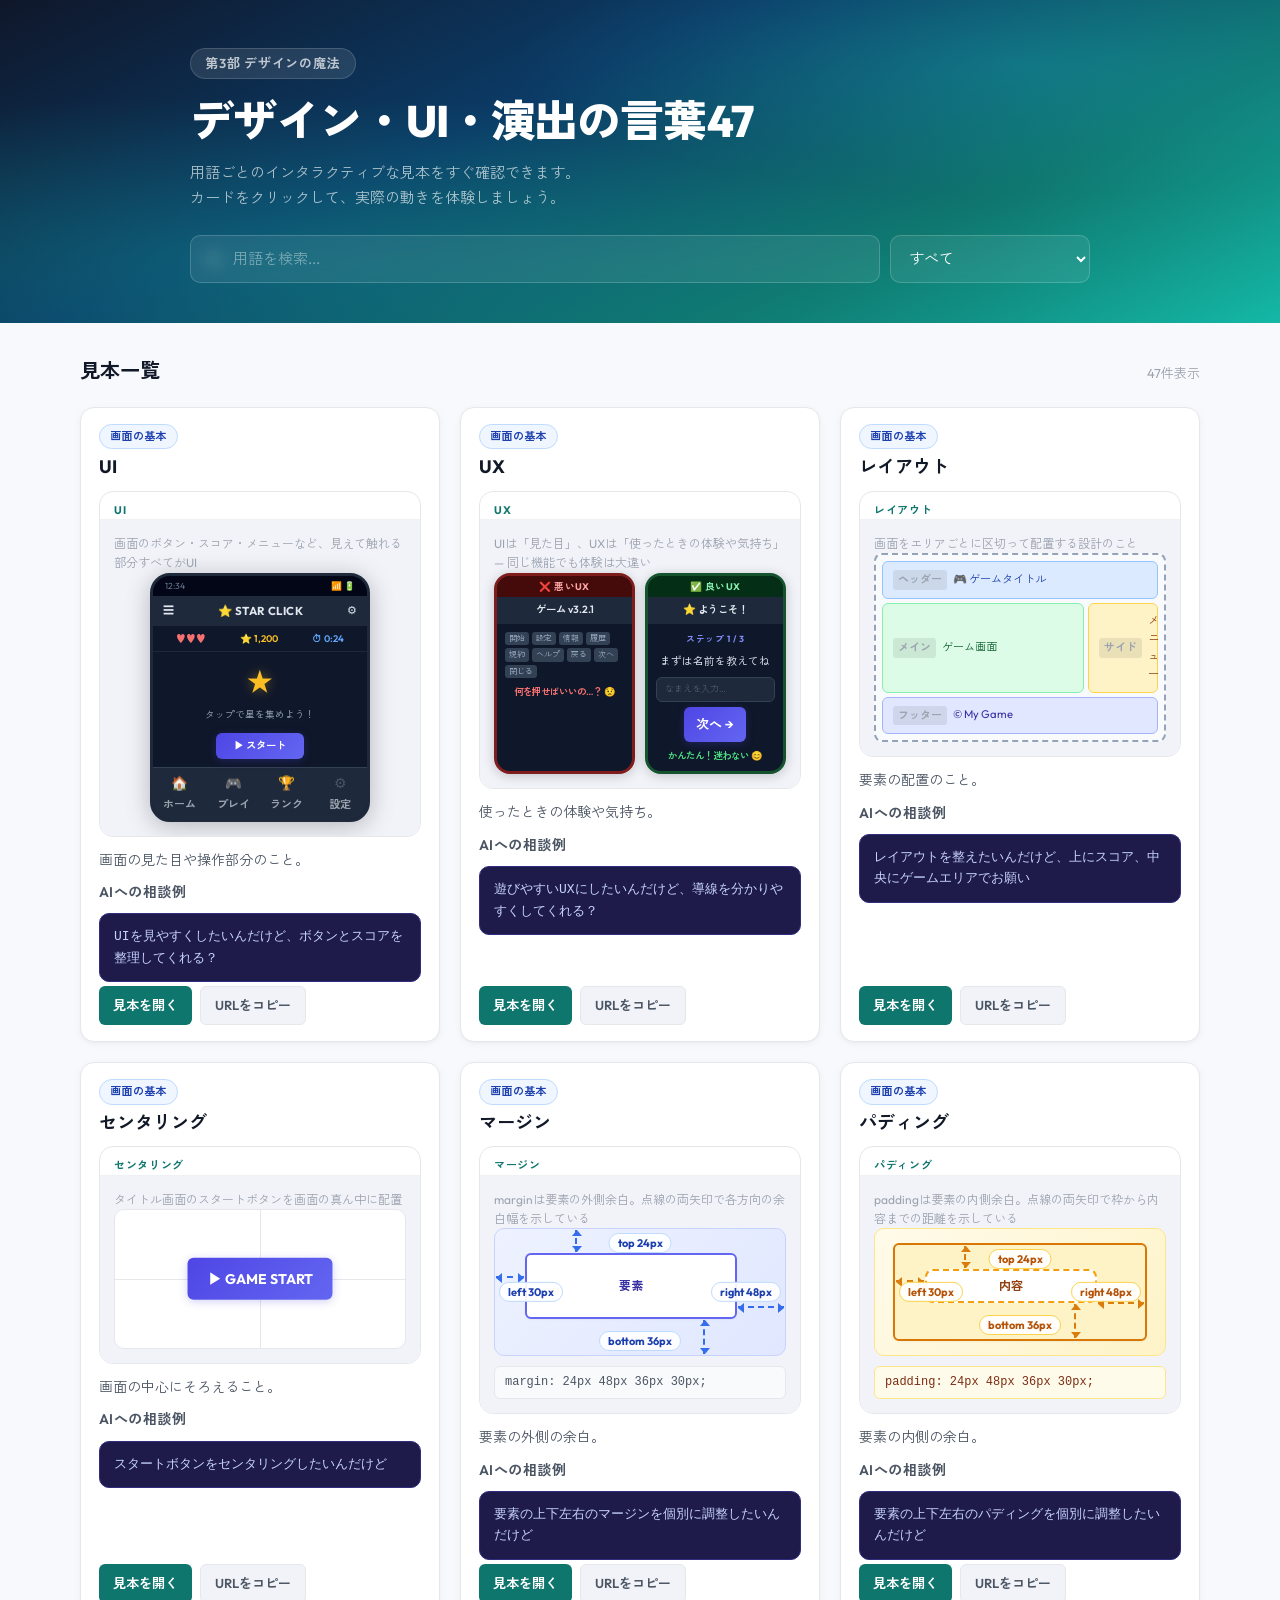
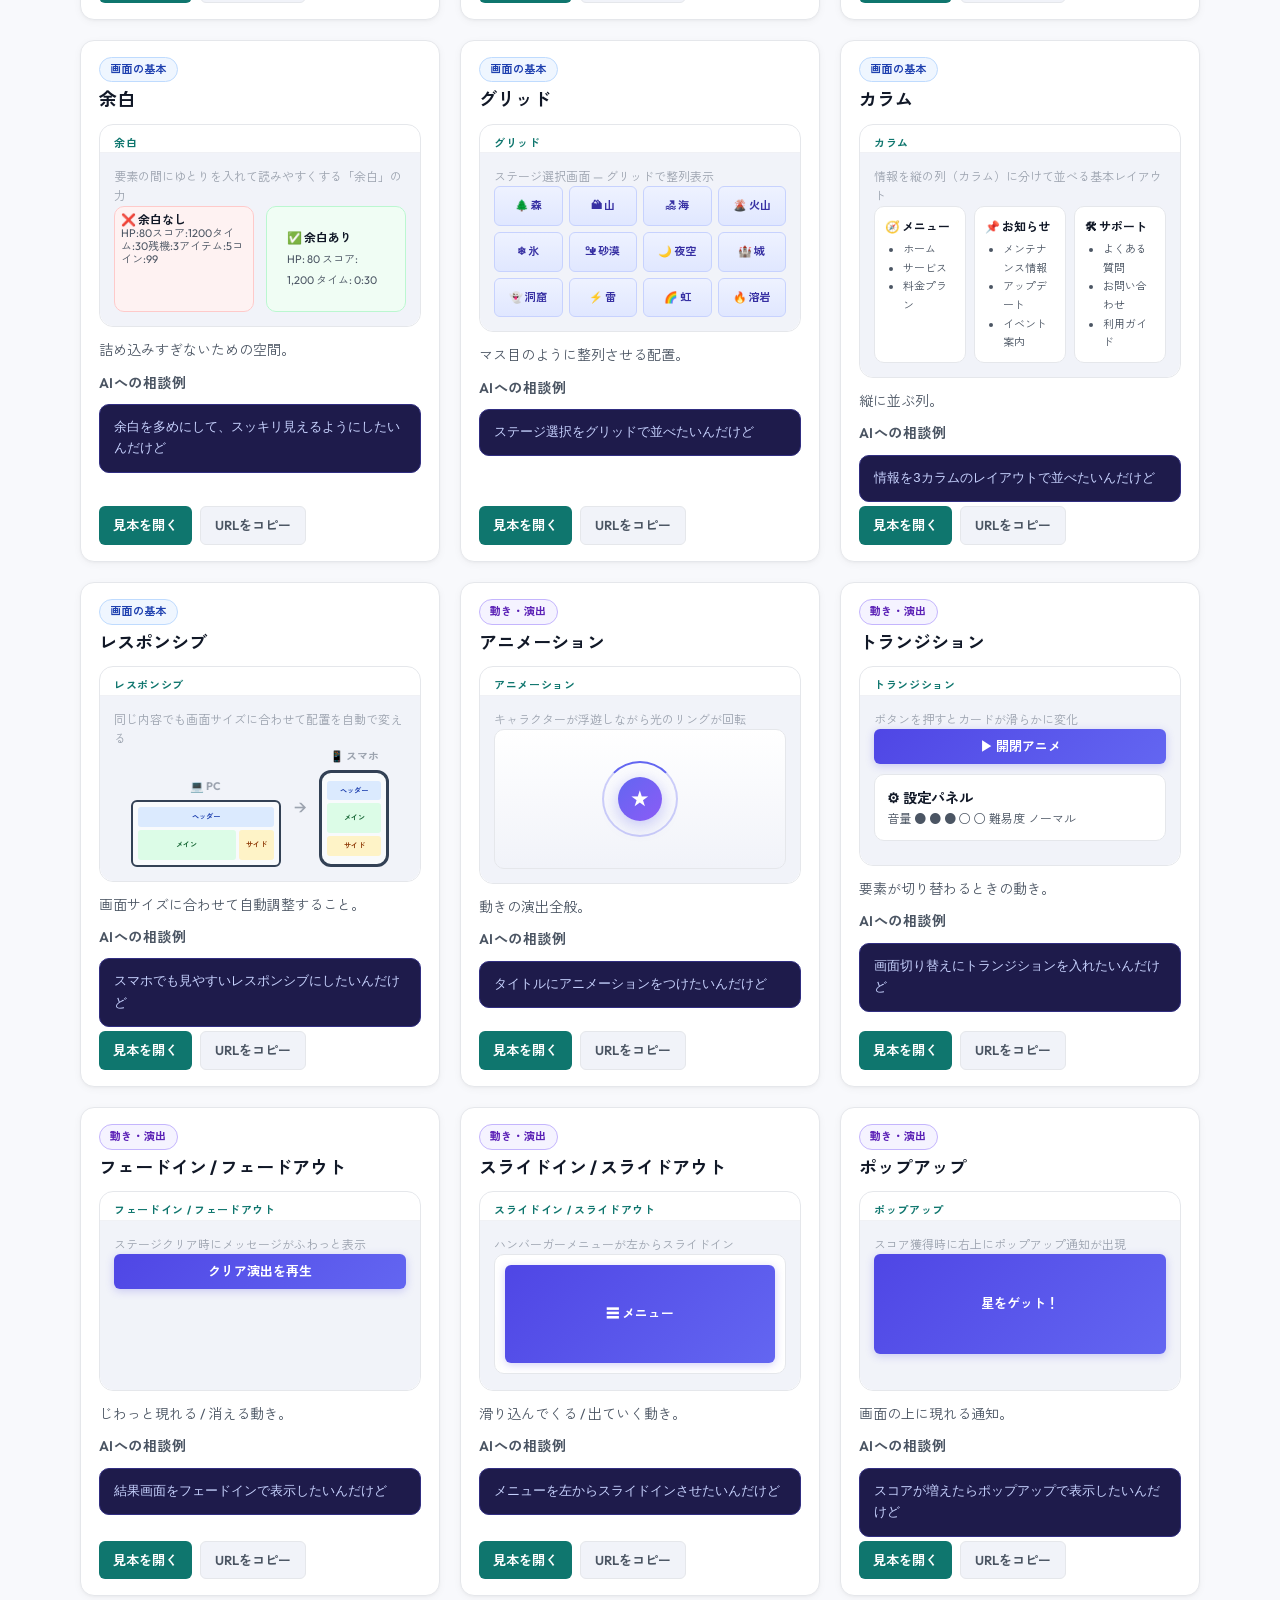
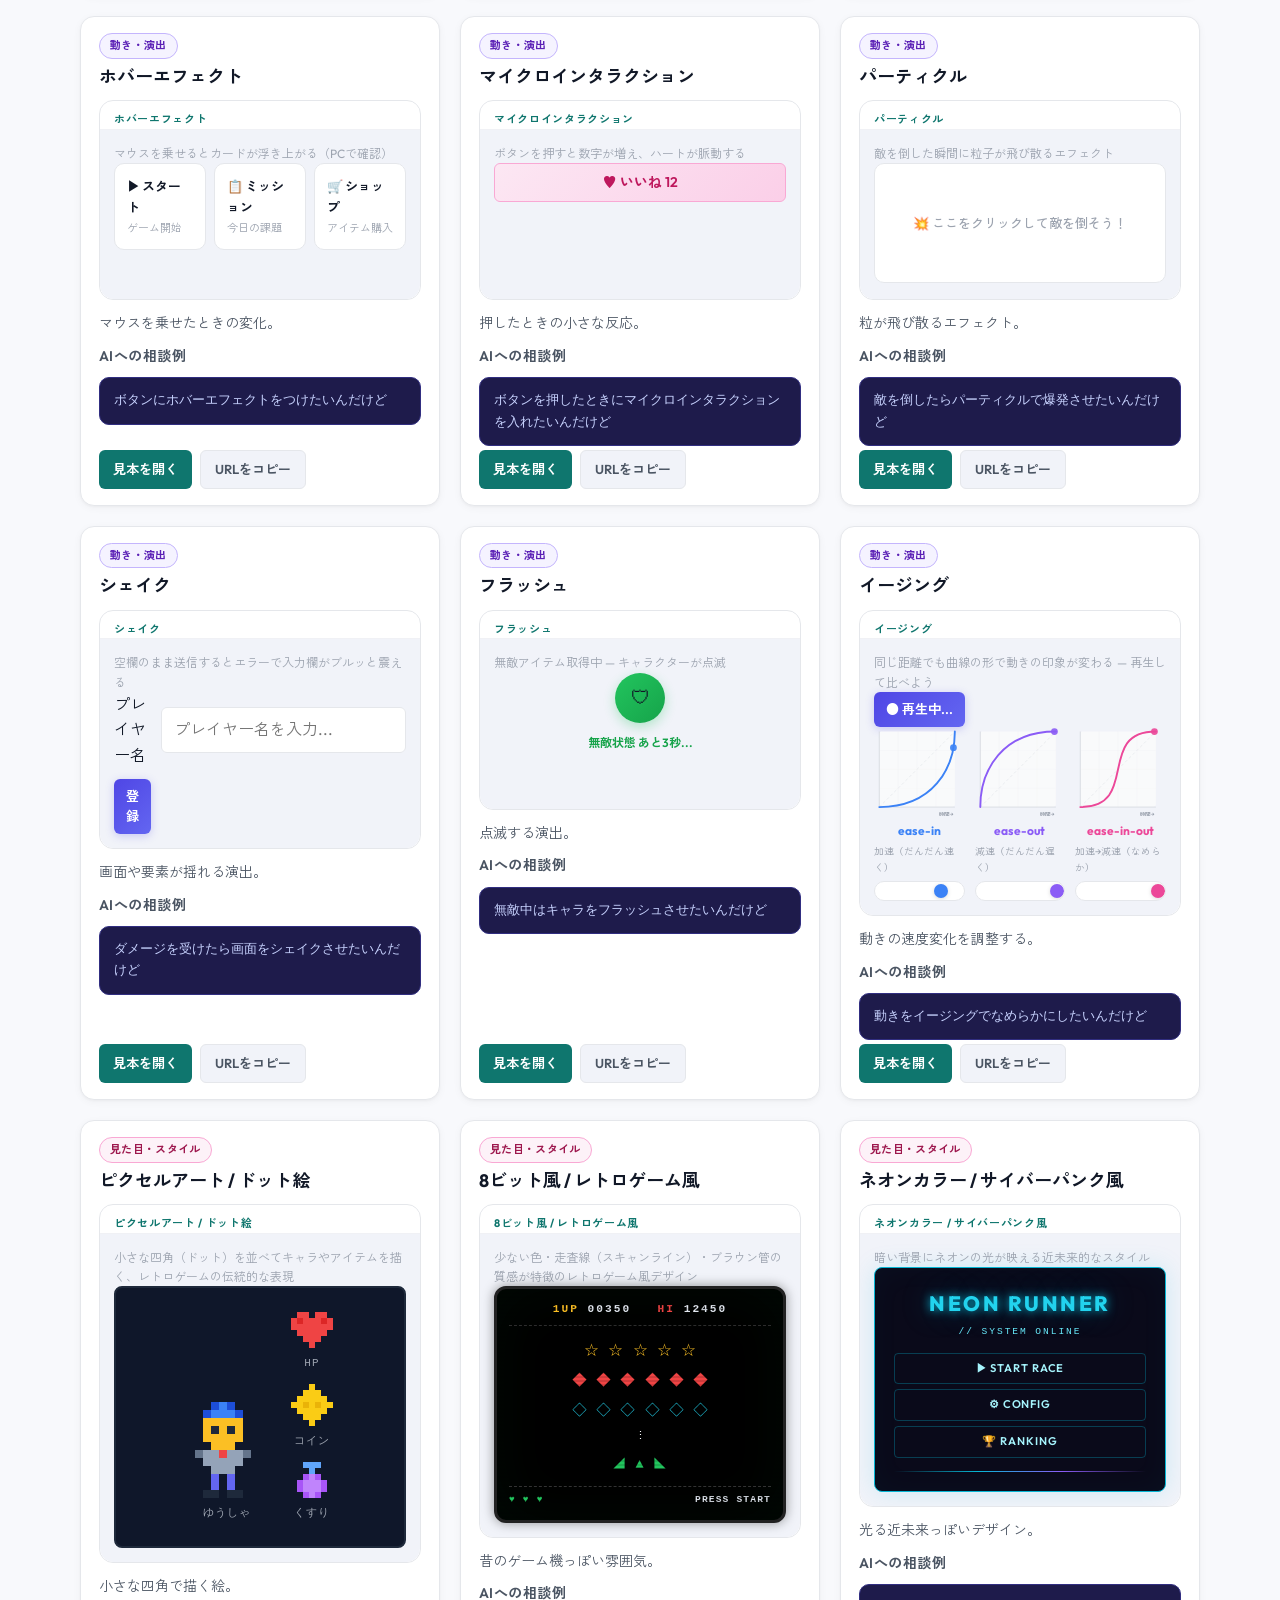
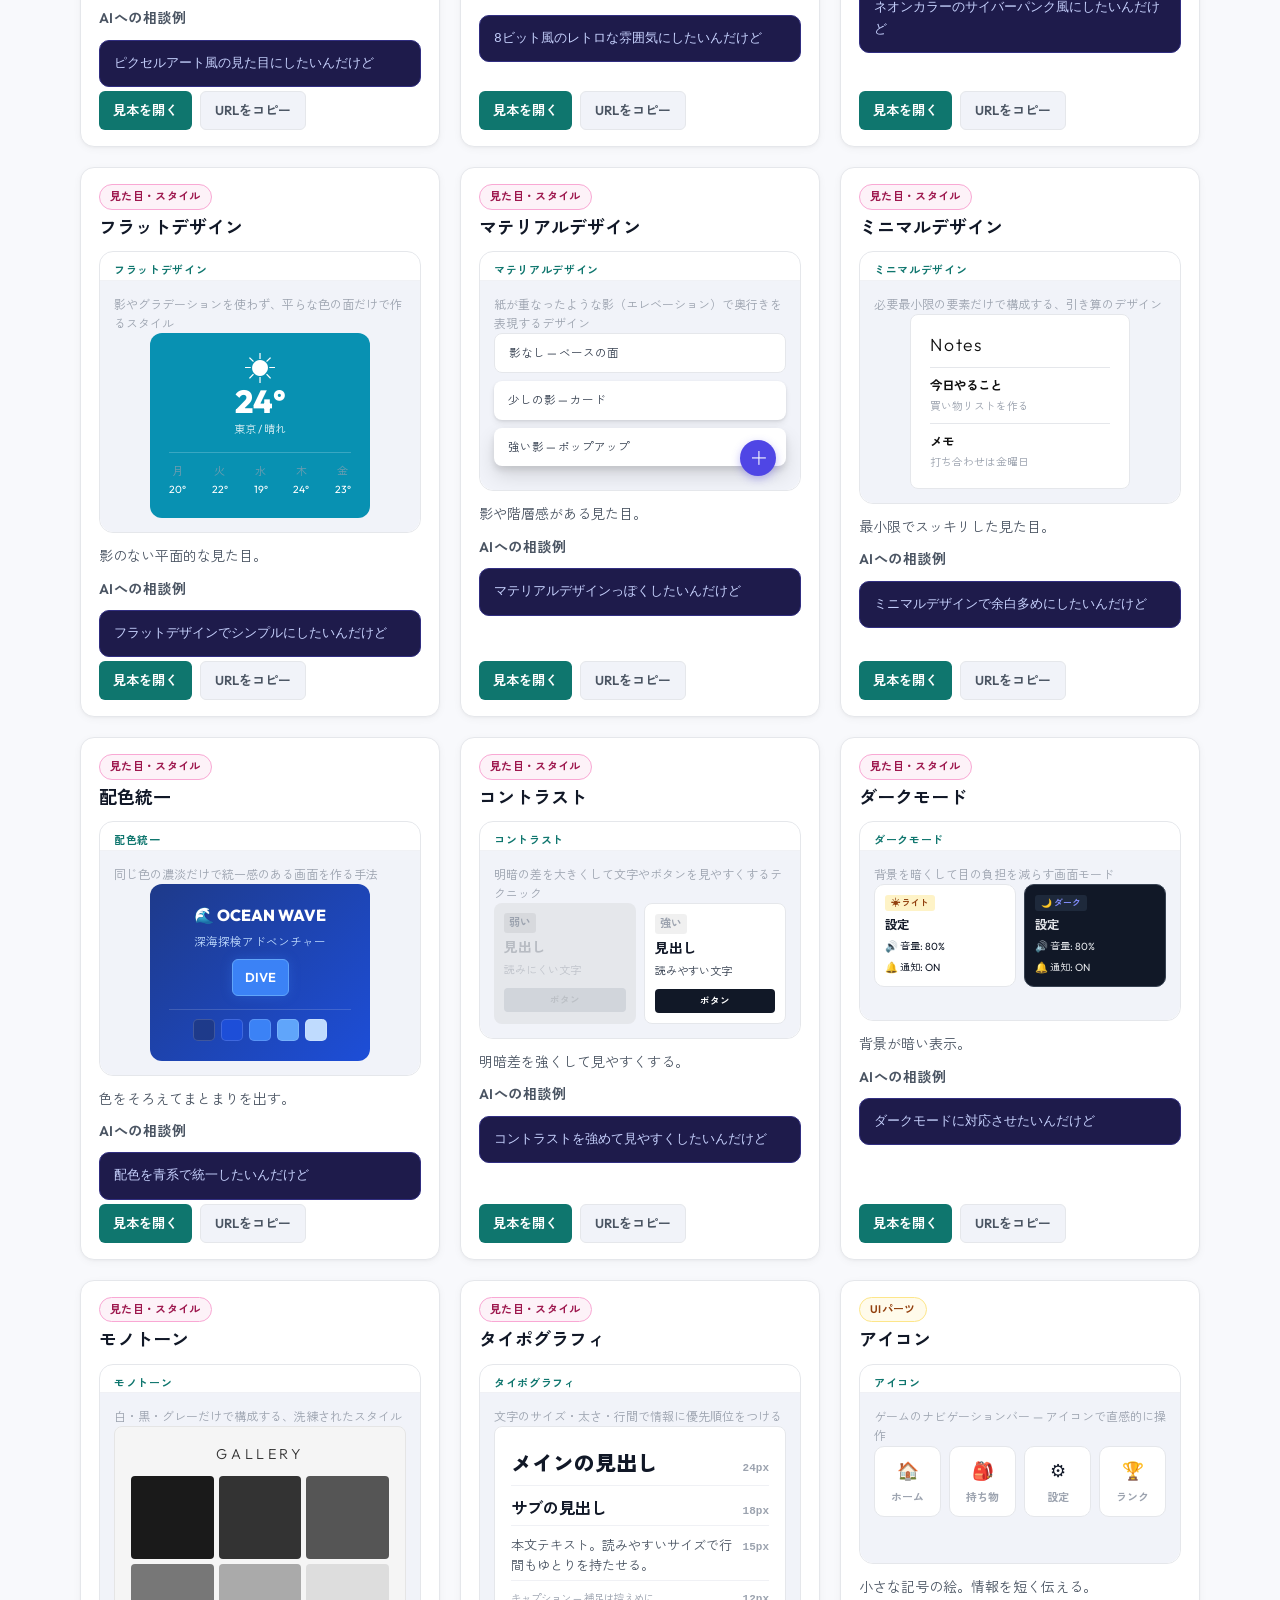
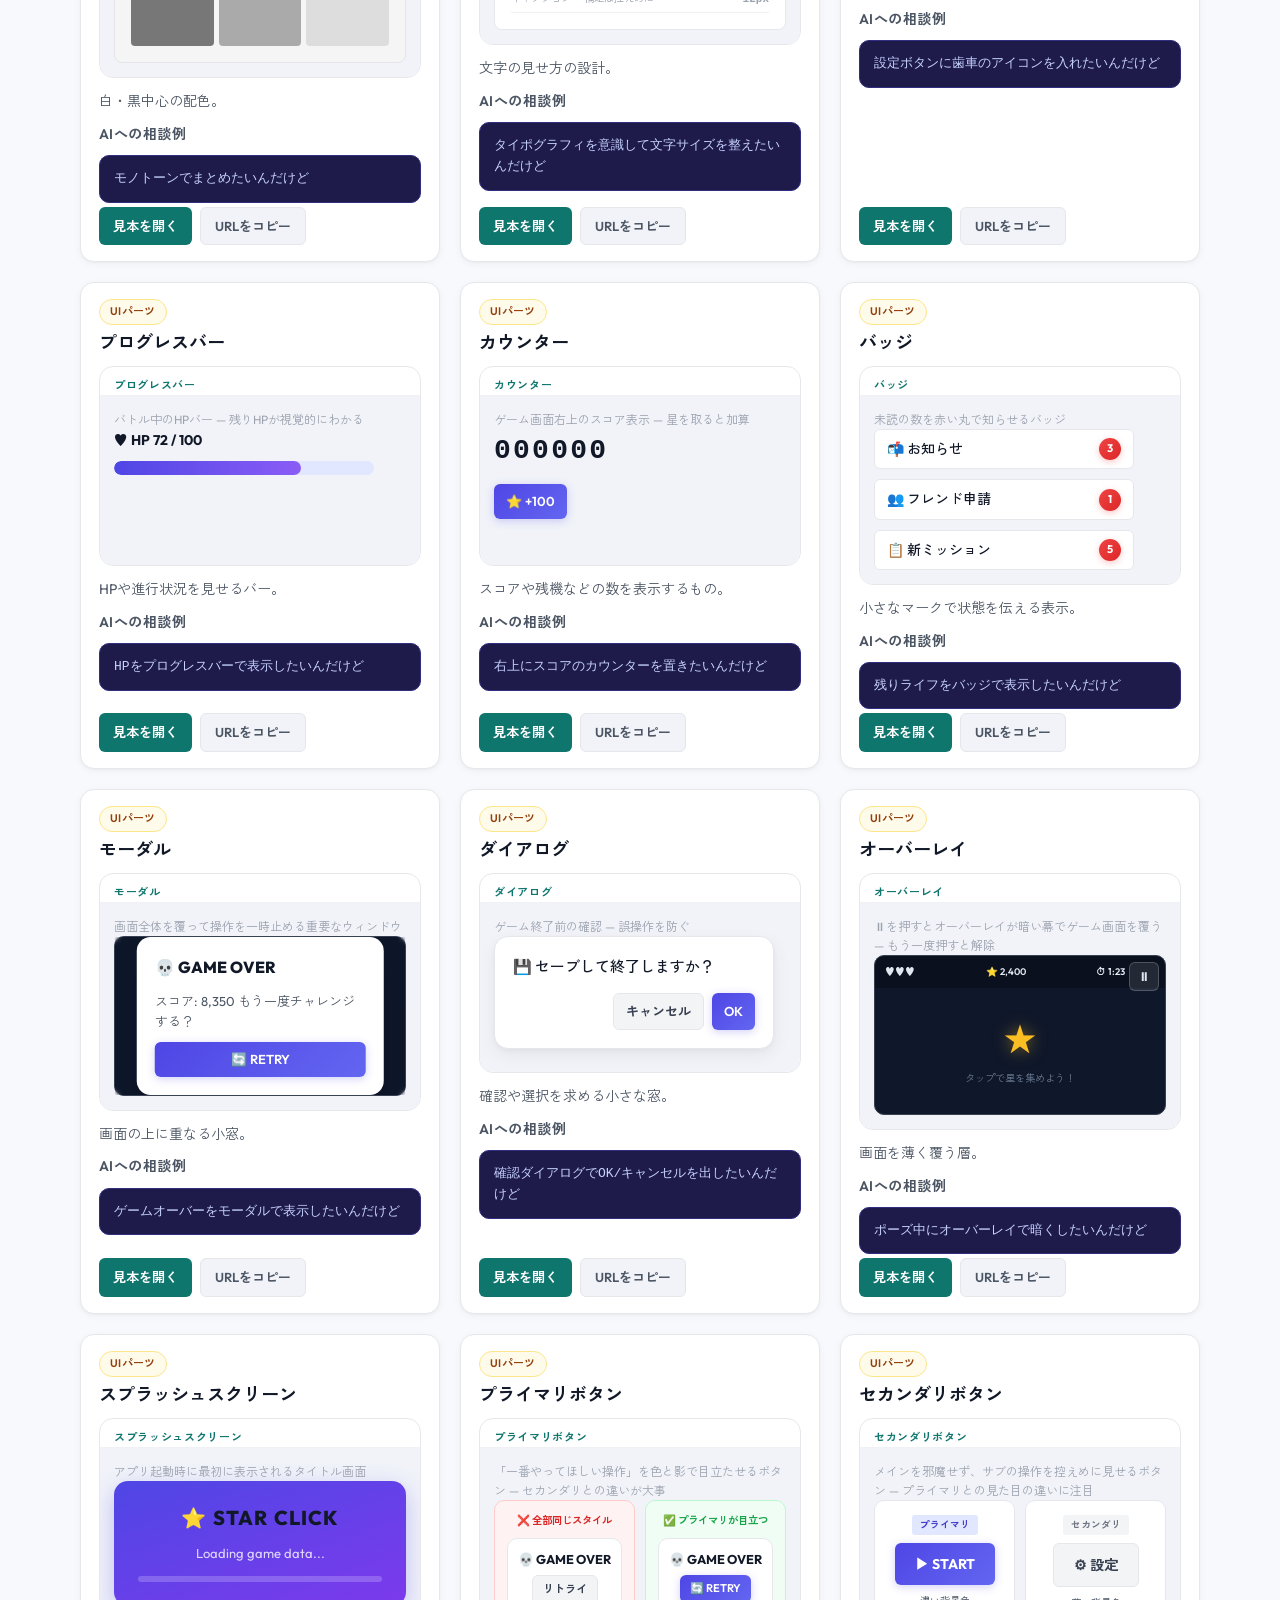
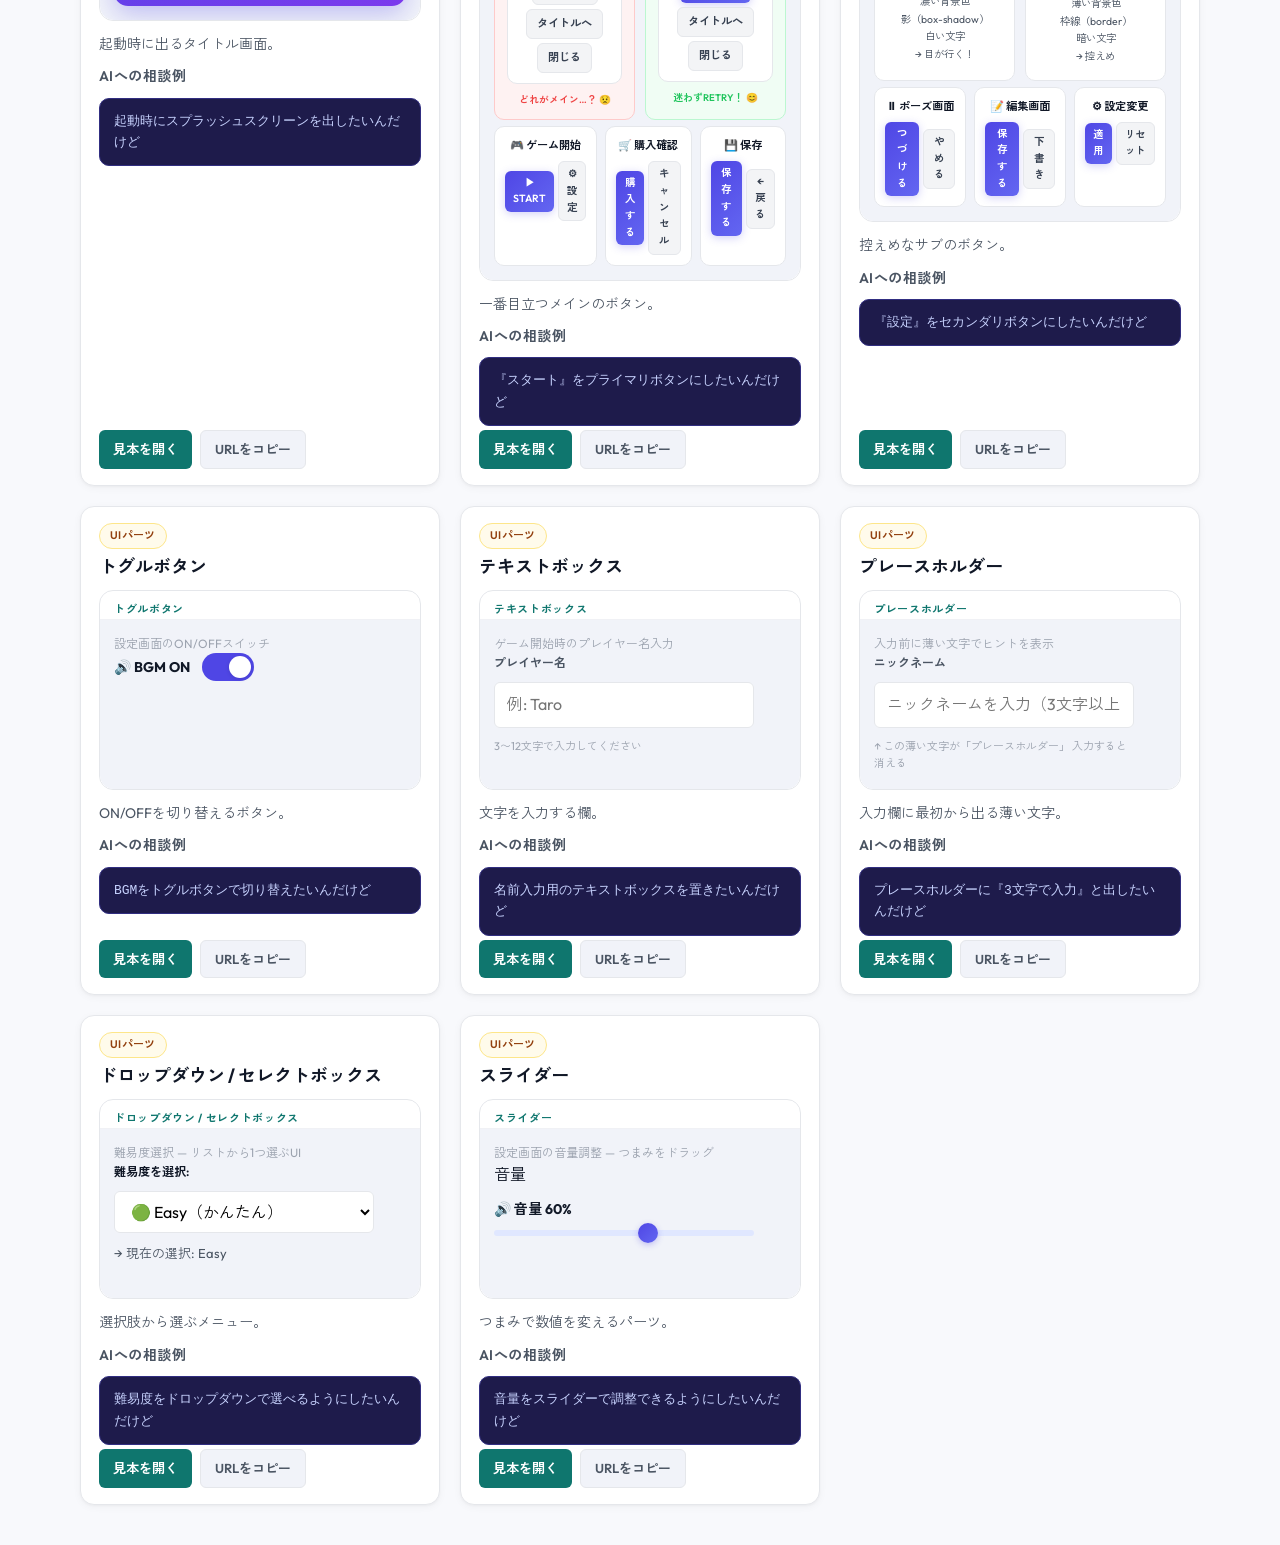
==== commit ff13369a: "Remove footer back link for cleaner UI" ====
--- a/index.html
+++ b/index.html
@@ -33,12 +33,6 @@
     <section id="cards" class="cards"></section>
   </main>
 
-  <footer class="site-footer">
-    <a href="第3部_デザインの魔法/15_呪文を組み合わせて本格ゲームに仕上げる.md" class="back-link">
-      <svg width="16" height="16" viewBox="0 0 24 24" fill="none" stroke="currentColor" stroke-width="2" stroke-linecap="round" stroke-linejoin="round"><path d="m15 18-6-6 6-6"/></svg>
-      章本文に戻る
-    </a>
-  </footer>
 
   <script src="ui-showcase/assets/js/terms.js"></script>
   <script src="ui-showcase/assets/js/demos.js"></script>
--- a/ui-showcase/assets/css/style.css
+++ b/ui-showcase/assets/css/style.css
@@ -574,6 +574,194 @@
 .sample-demo-only .demo-caption,
 .sample-demo-only .d-tip {
   display: none;
+}
+
+/* ==========================================================================
+   Multi-Demo Page (multiple examples per term)
+   ========================================================================== */
+
+body.multi-demo-page {
+  min-height: 100vh;
+  background: var(--bg);
+}
+
+body.multi-demo-page main {
+  max-width: none;
+  padding: 0;
+}
+
+body.multi-demo-page .sample-only-main {
+  display: block;
+  padding: 0;
+}
+
+.multi-demo-mount {
+  max-width: 960px;
+  margin: 0 auto;
+  padding: 32px 20px 60px;
+}
+
+.multi-header {
+  margin-bottom: 36px;
+}
+
+.multi-back {
+  display: inline-flex;
+  align-items: center;
+  font-size: 0.8125rem;
+  font-weight: 600;
+  color: var(--brand);
+  text-decoration: none;
+  margin-bottom: 16px;
+  transition: color 0.15s;
+}
+
+.multi-back:hover {
+  color: var(--brand-dark);
+}
+
+.multi-title {
+  font-size: 1.75rem;
+  font-weight: 800;
+  color: var(--text-primary);
+  margin-bottom: 8px;
+}
+
+.multi-desc {
+  font-size: 0.9375rem;
+  color: var(--text-secondary);
+}
+
+.multi-example {
+  background: var(--surface);
+  border: 1px solid var(--border);
+  border-radius: var(--radius-lg);
+  box-shadow: var(--shadow-sm);
+  padding: 24px;
+  margin-bottom: 24px;
+}
+
+.multi-ex-title {
+  font-size: 1.125rem;
+  font-weight: 700;
+  color: var(--text-primary);
+  margin-bottom: 6px;
+}
+
+.multi-ex-desc {
+  font-size: 0.875rem;
+  color: var(--text-secondary);
+  margin-bottom: 16px;
+}
+
+.multi-ex-body {
+  display: grid;
+  grid-template-columns: 1fr 1fr;
+  gap: 16px;
+  align-items: start;
+}
+
+.multi-area-label {
+  font-size: 0.6875rem;
+  font-weight: 700;
+  text-transform: uppercase;
+  letter-spacing: 0.08em;
+  color: var(--text-muted);
+  margin-bottom: 10px;
+}
+
+.multi-ex-demo {
+  min-height: 120px;
+}
+
+.multi-ex-demo-content {
+  background: var(--surface-sunken);
+  border: 1px solid var(--border-subtle);
+  border-radius: var(--radius-md);
+  padding: 20px;
+  min-height: 100px;
+  display: flex;
+  align-items: center;
+  justify-content: center;
+  overflow: hidden;
+}
+
+.multi-ex-codes {
+  display: flex;
+  flex-direction: column;
+}
+
+.code-block {
+  border: 1px solid var(--border);
+  border-radius: var(--radius-sm);
+  overflow: hidden;
+  margin-bottom: 10px;
+}
+
+.code-block:last-child {
+  margin-bottom: 0;
+}
+
+.code-block-header {
+  display: flex;
+  justify-content: space-between;
+  align-items: center;
+  padding: 6px 12px;
+  background: #f1f3f9;
+  border-bottom: 1px solid var(--border);
+  font-size: 0.6875rem;
+  font-weight: 700;
+  color: var(--text-secondary);
+  letter-spacing: 0.04em;
+}
+
+.code-copy-btn {
+  font: inherit;
+  font-size: 0.6875rem;
+  font-weight: 600;
+  padding: 2px 10px;
+  border-radius: 4px;
+  border: 1px solid var(--border);
+  background: var(--surface);
+  color: var(--text-secondary);
+  cursor: pointer;
+  transition: background 0.15s, color 0.15s;
+}
+
+.code-copy-btn:hover {
+  background: var(--brand);
+  color: #fff;
+  border-color: var(--brand);
+}
+
+.code-block pre {
+  margin: 0;
+  padding: 12px;
+  font-size: 0.75rem;
+  line-height: 1.6;
+  overflow-x: auto;
+  background: #1e293b;
+  color: #e2e8f0;
+  font-family: "Consolas", "Monaco", "Courier New", monospace;
+}
+
+.code-block code {
+  font-family: inherit;
+  white-space: pre;
+}
+
+@media (max-width: 700px) {
+  .multi-ex-body {
+    grid-template-columns: 1fr;
+  }
+
+  .multi-demo-mount {
+    padding: 20px 12px 40px;
+  }
+
+  .multi-title {
+    font-size: 1.375rem;
+  }
 }
 
 .demo-root.compact {
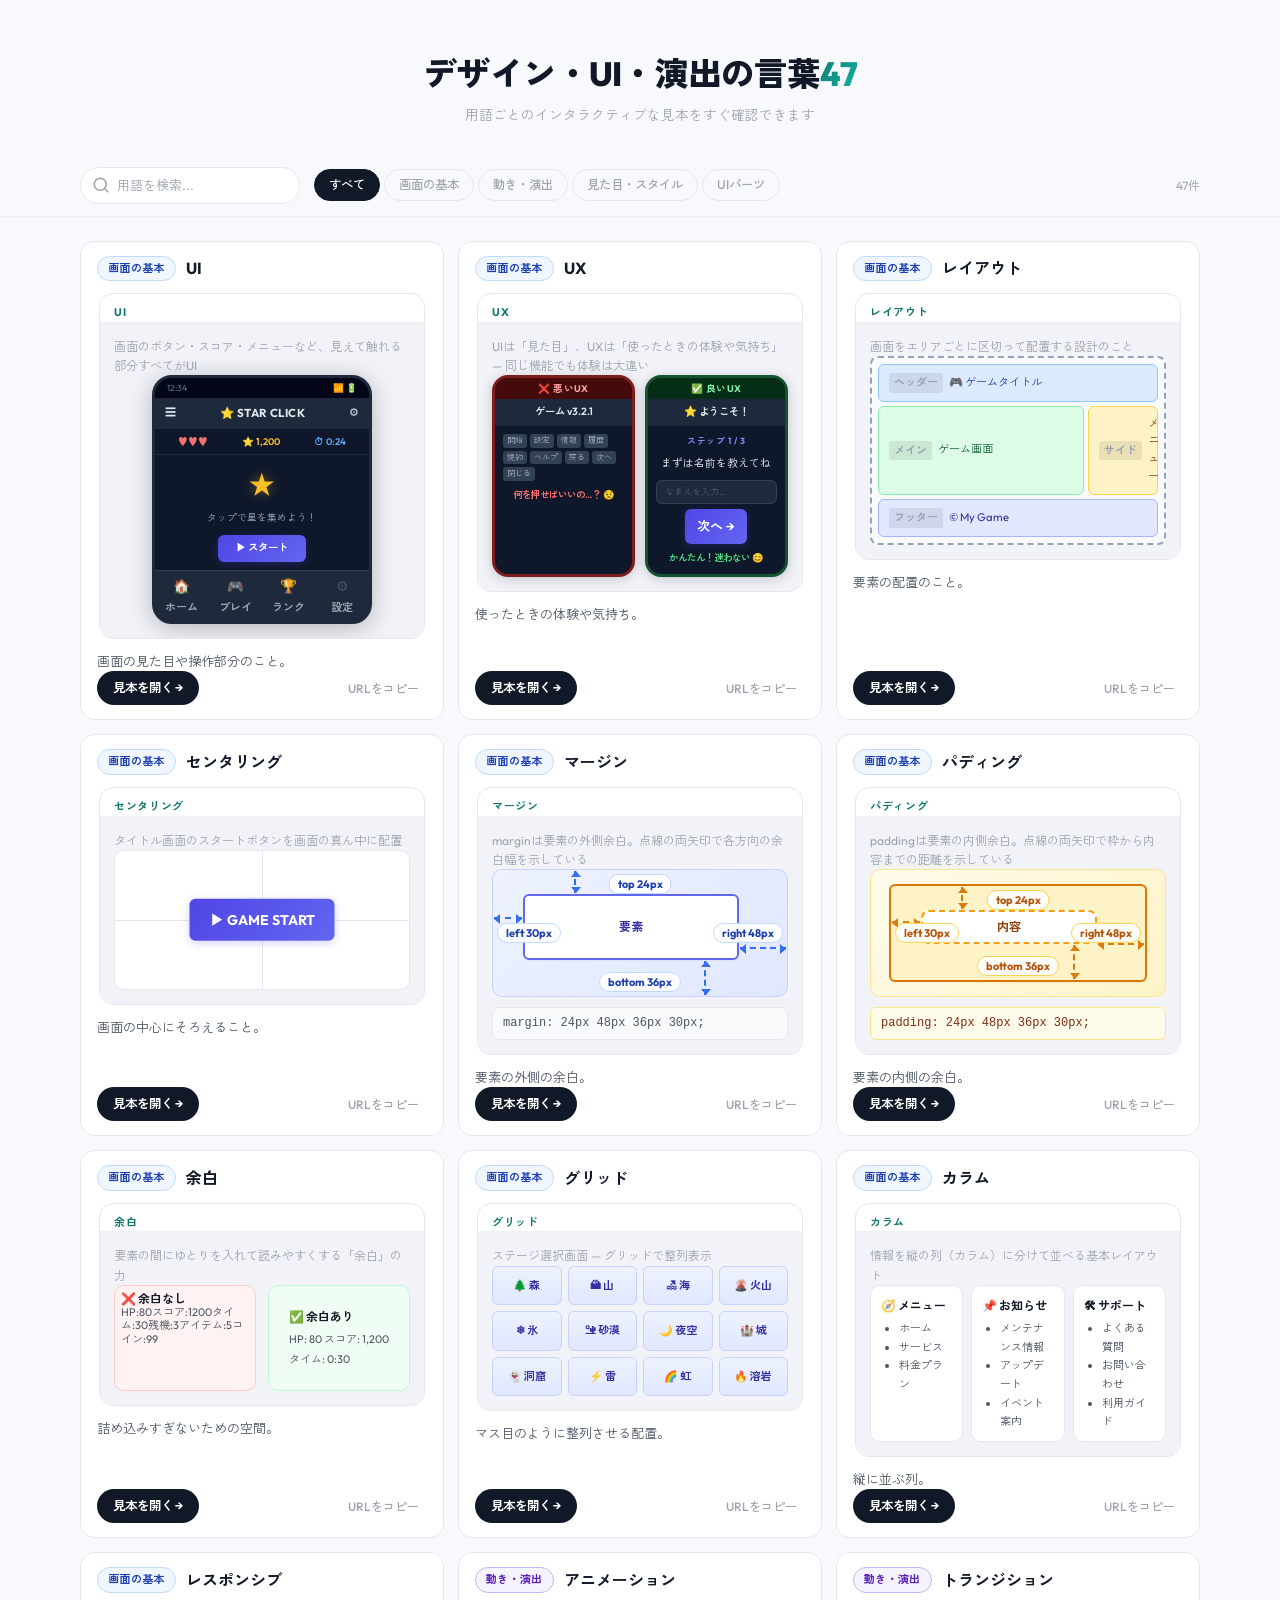
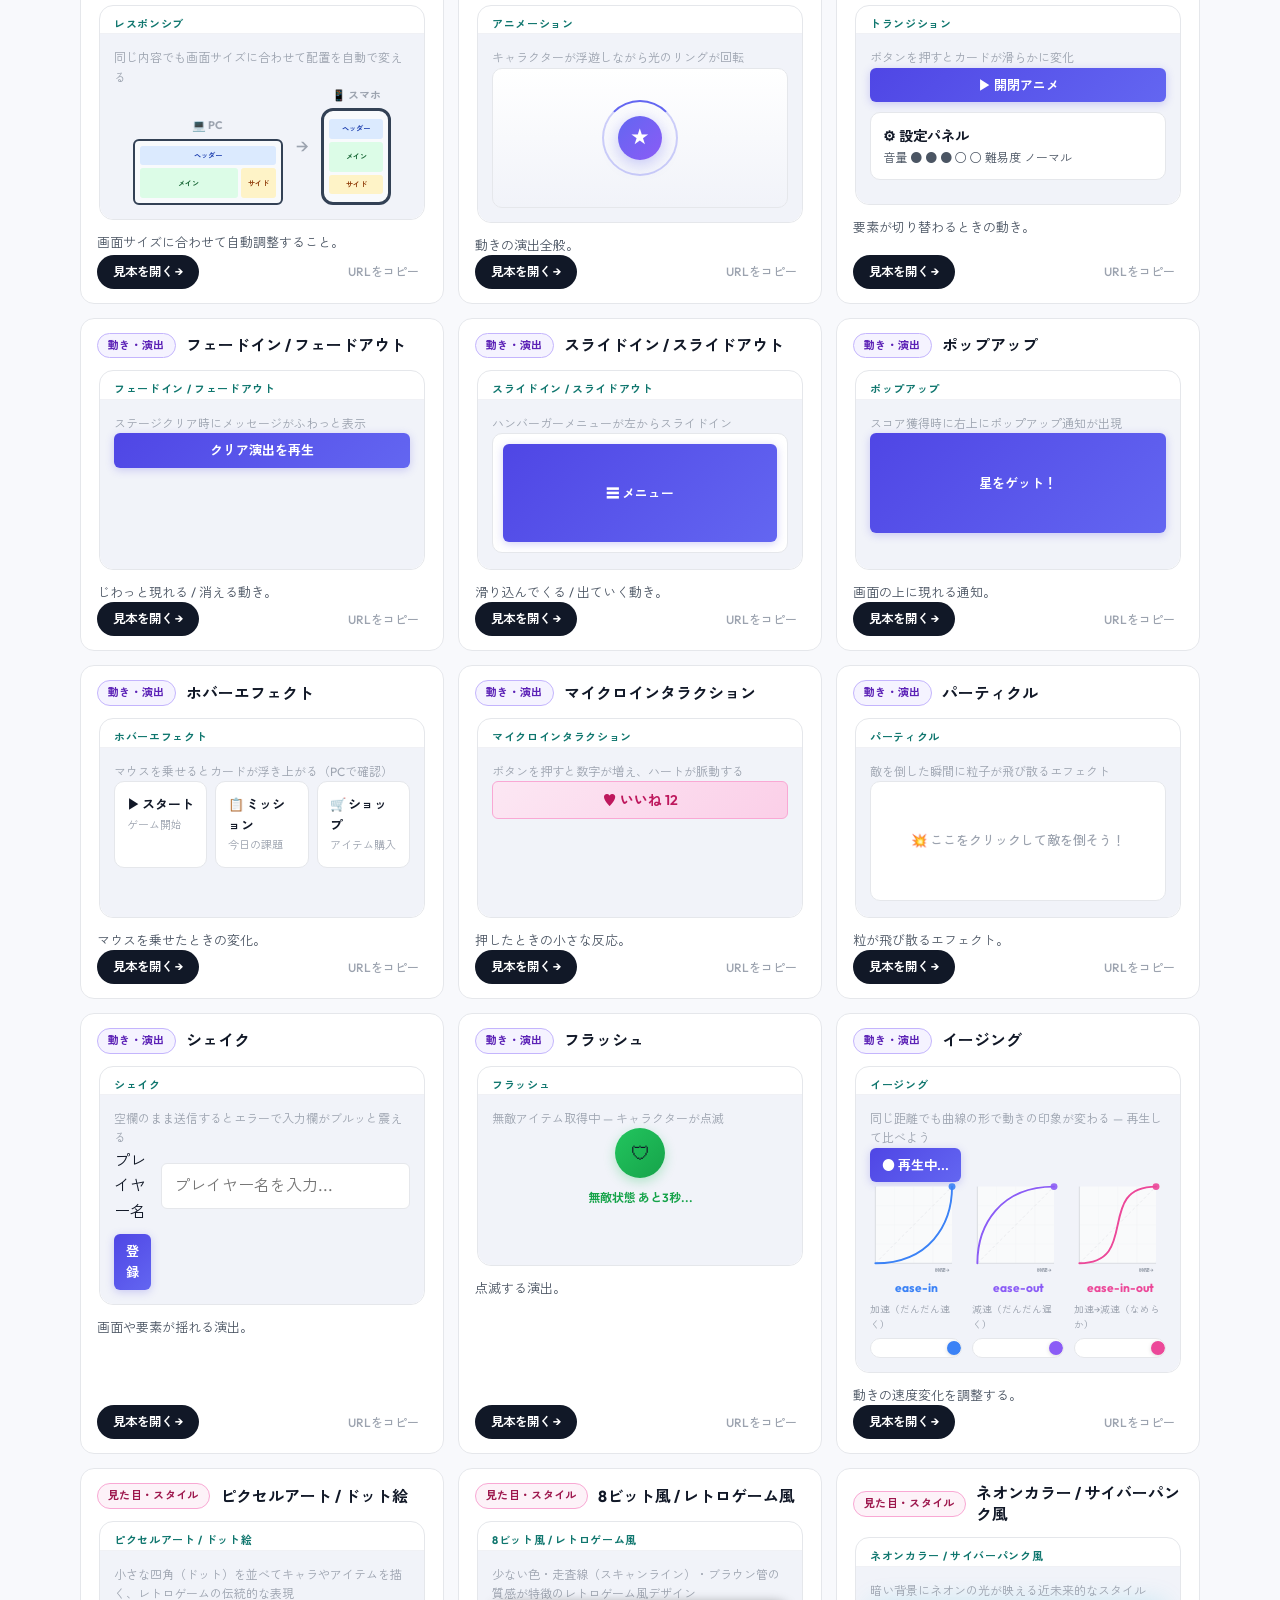
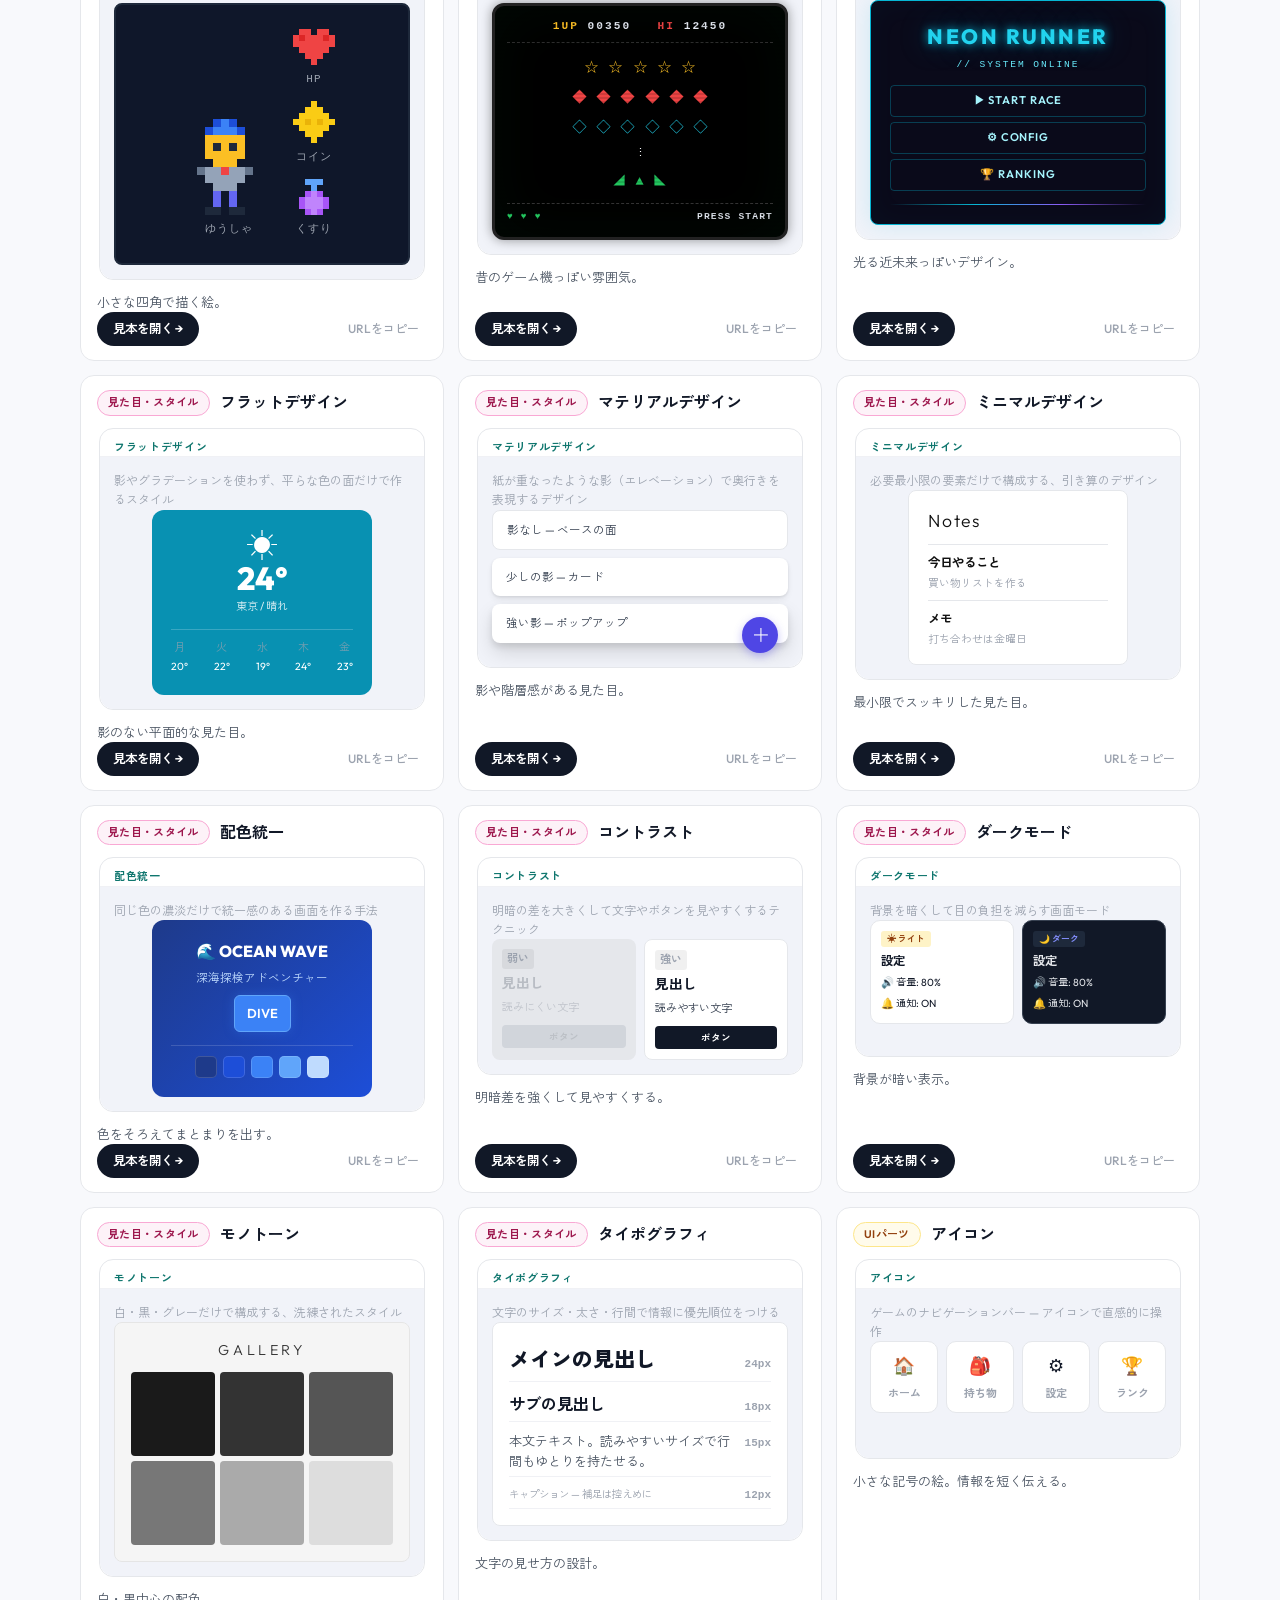
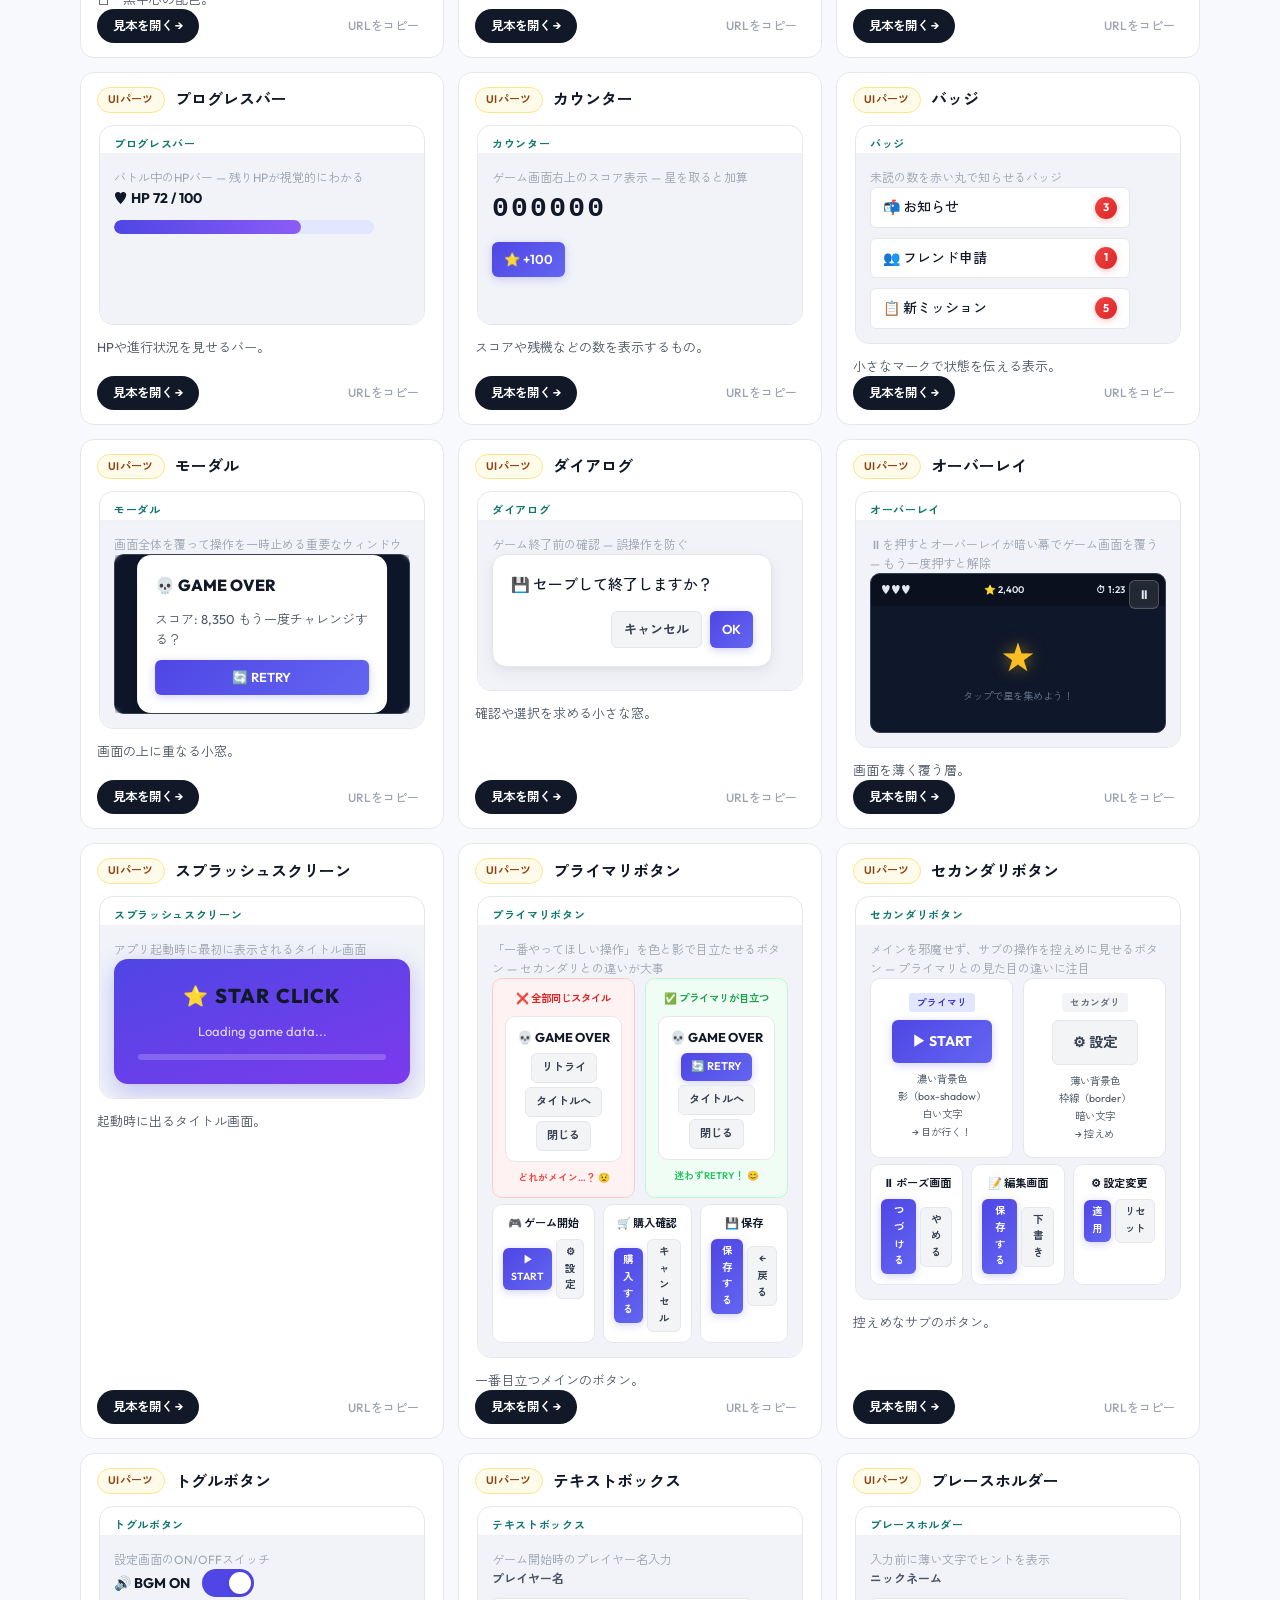
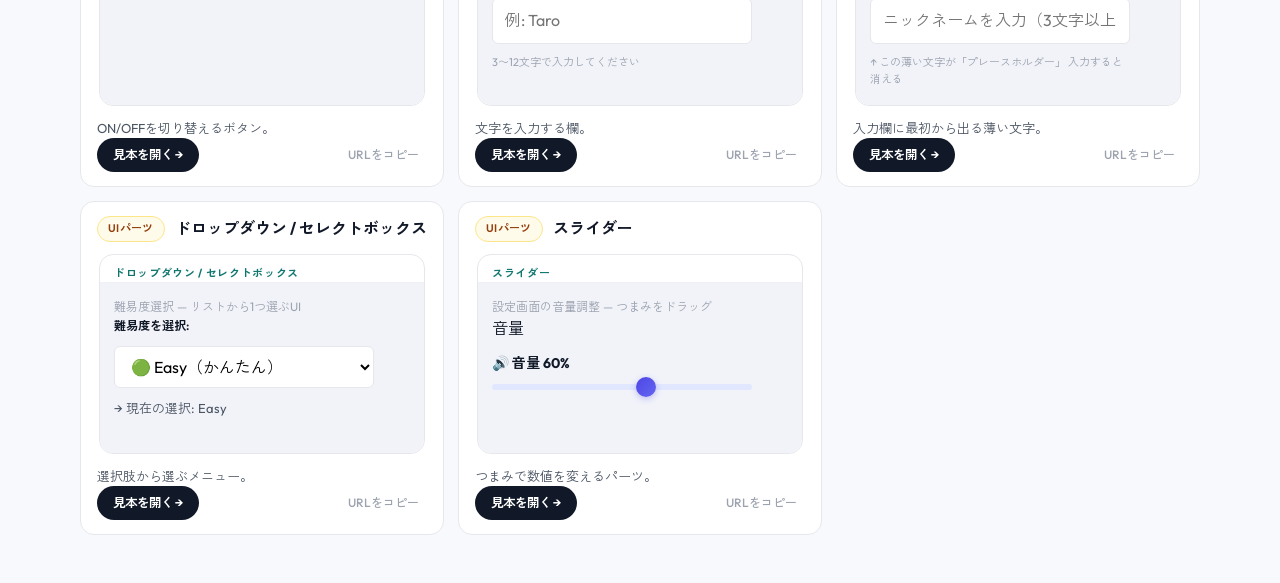
==== commit ce8cf1c5: "全47項目に見本を追加（各5例に統一）＆トップページをシンプルにリデザイン - 画面の基本・見た目スタイル・UIパーツの36項目に各2例ずつ追加（計72例） - トップページ: ミニマルヘッダー、st" ====
--- a/index.html
+++ b/index.html
@@ -10,29 +10,27 @@
   <link rel="stylesheet" href="ui-showcase/assets/css/style.css" />
 </head>
 <body>
-  <header class="hero">
+  <header class="hero hero--top">
     <div class="hero-inner">
-      <span class="eyebrow">第3部 デザインの魔法</span>
-      <h1>デザイン・UI・演出の<br class="sp-only" />言葉47</h1>
-      <p class="lead">用語ごとのインタラクティブな見本をすぐ確認できます。<br />カードをクリックして、実際の動きを体験しましょう。</p>
+      <h1>デザイン・UI・演出の<br class="sp-only" />言葉<span class="hero-num">47</span></h1>
+      <p class="lead">用語ごとのインタラクティブな見本をすぐ確認できます</p>
     </div>
-    <div class="controls">
+  </header>
+
+  <div class="toolbar">
+    <div class="toolbar-inner">
       <div class="search-wrap">
         <svg class="search-icon" width="18" height="18" viewBox="0 0 24 24" fill="none" stroke="currentColor" stroke-width="2" stroke-linecap="round" stroke-linejoin="round"><circle cx="11" cy="11" r="8"/><path d="m21 21-4.3-4.3"/></svg>
         <input id="searchInput" type="search" placeholder="用語を検索..." aria-label="用語検索" />
       </div>
-      <select id="categorySelect" aria-label="カテゴリ選択"></select>
+      <nav id="categoryTabs" class="cat-tabs" aria-label="カテゴリ選択"></nav>
+      <p id="countLabel" class="count-label"></p>
     </div>
-  </header>
+  </div>
 
   <main>
-    <section class="section-title-row">
-      <h2>見本一覧</h2>
-      <p id="countLabel" class="count-label"></p>
-    </section>
     <section id="cards" class="cards"></section>
   </main>
-
 
   <script src="ui-showcase/assets/js/terms.js"></script>
   <script src="ui-showcase/assets/js/demos.js"></script>
--- a/ui-showcase/assets/css/style.css
+++ b/ui-showcase/assets/css/style.css
@@ -113,6 +113,44 @@
 
 .hero-slim .hero-inner {
   padding-top: 36px;
+}
+
+/* --- Top page hero (minimal) --- */
+.hero--top {
+  background: var(--bg);
+  color: var(--text-primary);
+  padding: 0 20px;
+  overflow: visible;
+}
+
+.hero--top::before { display: none; }
+
+.hero--top .hero-inner {
+  padding: 52px 0 28px;
+  text-align: center;
+}
+
+.hero--top h1 {
+  font-size: clamp(1.45rem, 3.2vw, 2.1rem);
+  font-weight: 800;
+  line-height: 1.3;
+  letter-spacing: -0.025em;
+  color: var(--text-primary);
+  margin-bottom: 8px;
+}
+
+.hero-num {
+  font-family: "Outfit", sans-serif;
+  background: linear-gradient(135deg, var(--brand) 0%, var(--brand-light) 100%);
+  -webkit-background-clip: text;
+  -webkit-text-fill-color: transparent;
+  background-clip: text;
+}
+
+.hero--top .lead {
+  font-size: 0.85rem;
+  color: var(--text-muted);
+  max-width: none;
 }
 
 .eyebrow {
@@ -147,7 +185,111 @@
   display: none;
 }
 
-/* --- Controls --- */
+/* --- Toolbar (top page search + category tabs) --- */
+.toolbar {
+  position: sticky;
+  top: 0;
+  z-index: 50;
+  background: rgba(248, 249, 252, 0.82);
+  backdrop-filter: blur(14px);
+  -webkit-backdrop-filter: blur(14px);
+  border-bottom: 1px solid var(--border-subtle);
+}
+
+.toolbar-inner {
+  max-width: 1160px;
+  margin: 0 auto;
+  padding: 12px 20px;
+  display: flex;
+  align-items: center;
+  gap: 14px;
+  flex-wrap: wrap;
+}
+
+.toolbar .search-wrap {
+  position: relative;
+  width: 220px;
+  flex-shrink: 0;
+}
+
+.toolbar .search-icon {
+  position: absolute;
+  left: 12px;
+  top: 50%;
+  transform: translateY(-50%);
+  color: var(--text-muted);
+  pointer-events: none;
+}
+
+.toolbar .search-wrap input {
+  width: 100%;
+  font: inherit;
+  font-size: 0.8125rem;
+  border: 1px solid var(--border);
+  border-radius: 999px;
+  padding: 7px 14px 7px 36px;
+  background: var(--surface);
+  color: var(--text-primary);
+  transition: border-color 0.2s, box-shadow 0.2s;
+}
+
+.toolbar .search-wrap input::placeholder {
+  color: var(--text-muted);
+}
+
+.toolbar .search-wrap input:focus {
+  outline: none;
+  border-color: var(--brand-light);
+  box-shadow: 0 0 0 3px rgba(20, 184, 166, 0.1);
+}
+
+/* --- Category Tabs --- */
+.cat-tabs {
+  display: flex;
+  gap: 4px;
+  flex: 1;
+  min-width: 0;
+  overflow-x: auto;
+  -webkit-overflow-scrolling: touch;
+  scrollbar-width: none;
+}
+
+.cat-tabs::-webkit-scrollbar { display: none; }
+
+.cat-tab {
+  flex-shrink: 0;
+  font: inherit;
+  font-size: 0.78rem;
+  font-weight: 500;
+  padding: 5px 14px;
+  border: 1px solid var(--border);
+  border-radius: 999px;
+  background: transparent;
+  color: var(--text-muted);
+  cursor: pointer;
+  white-space: nowrap;
+  transition: all 0.2s;
+}
+
+.cat-tab:hover {
+  color: var(--text-primary);
+  border-color: var(--text-muted);
+}
+
+.cat-tab[aria-selected="true"] {
+  background: var(--text-primary);
+  color: #fff;
+  border-color: var(--text-primary);
+}
+
+.toolbar .count-label {
+  font-size: 0.75rem;
+  color: var(--text-muted);
+  white-space: nowrap;
+  margin-left: auto;
+}
+
+/* --- Controls (sample page hero) --- */
 .controls {
   max-width: 900px;
   margin: 24px auto 0;
@@ -210,7 +352,7 @@
 main {
   max-width: 1160px;
   margin: 0 auto;
-  padding: 32px 20px 40px;
+  padding: 24px 20px 48px;
 }
 
 .section-title-row {
@@ -234,8 +376,8 @@
 /* --- Cards Grid --- */
 .cards {
   display: grid;
-  grid-template-columns: repeat(auto-fill, minmax(360px, 1fr));
-  gap: 20px;
+  grid-template-columns: repeat(auto-fill, minmax(340px, 1fr));
+  gap: 14px;
 }
 
 /* --- Card --- */
@@ -243,23 +385,24 @@
   background: var(--surface);
   border: 1px solid var(--border);
   border-radius: var(--radius-lg);
-  box-shadow: var(--shadow-sm);
+  box-shadow: none;
   overflow: hidden;
   display: flex;
   flex-direction: column;
-  transition: box-shadow 0.25s ease, transform 0.25s ease;
-  animation: card-enter 0.4s ease both;
+  transition: box-shadow 0.3s ease, transform 0.3s ease, border-color 0.3s ease;
+  animation: card-enter 0.35s ease both;
 }
 
 .card:hover {
-  box-shadow: var(--shadow-lg);
-  transform: translateY(-2px);
+  box-shadow: var(--shadow-md);
+  transform: translateY(-3px);
+  border-color: rgba(0,0,0,0.08);
 }
 
 @keyframes card-enter {
   from {
     opacity: 0;
-    transform: translateY(12px);
+    transform: translateY(10px);
   }
   to {
     opacity: 1;
@@ -269,10 +412,10 @@
 
 /* Card header */
 .card-header {
-  padding: 16px 18px 0;
-  display: flex;
-  flex-direction: column;
-  gap: 6px;
+  padding: 14px 16px 0;
+  display: flex;
+  align-items: center;
+  gap: 10px;
 }
 
 .card-badge {
@@ -284,13 +427,14 @@
   padding: 3px 10px;
   border-radius: 999px;
   width: fit-content;
+  flex-shrink: 0;
   background: var(--badge-bg, #f3f4f6);
   color: var(--badge-text, #6b7280);
   border: 1px solid var(--badge-border, #e5e7eb);
 }
 
 .card h3 {
-  font-size: 1.125rem;
+  font-size: 1rem;
   font-weight: 700;
   line-height: 1.3;
   color: var(--text-primary);
@@ -298,16 +442,16 @@
 
 /* Card content */
 .card-content {
-  padding: 0 18px;
+  padding: 0 16px;
   display: flex;
   flex-direction: column;
-  gap: 10px;
+  gap: 6px;
   flex: 1;
 }
 
 .card-content > p {
-  font-size: 0.875rem;
-  line-height: 1.6;
+  font-size: 0.8125rem;
+  line-height: 1.55;
   color: var(--text-secondary);
 }
 
@@ -321,8 +465,8 @@
 
 /* Card footer */
 .card-footer {
-  padding: 0 18px 16px;
-  margin-top: 4px;
+  padding: 0 16px 14px;
+  margin-top: auto;
 }
 
 /* --- Links / Buttons --- */
@@ -331,6 +475,8 @@
   display: flex;
   gap: 8px;
   flex-wrap: wrap;
+  align-items: center;
+  justify-content: space-between;
 }
 
 a,
@@ -347,32 +493,34 @@
   display: inline-flex;
   align-items: center;
   gap: 4px;
-  font-size: 0.8125rem;
+  font-size: 0.78rem;
   font-weight: 600;
   border: none;
-  border-radius: var(--radius-sm);
-  padding: 8px 14px;
+  border-radius: 999px;
+  padding: 7px 16px;
   cursor: pointer;
   transition: background 0.15s, color 0.15s, transform 0.1s;
 }
 
 .card-footer a {
-  background: var(--brand);
+  background: var(--text-primary);
   color: #fff;
 }
 
 .card-footer a:hover {
-  background: var(--brand-dark);
+  background: #000;
 }
 
 .card-footer button {
-  background: var(--surface-sunken);
-  color: var(--text-secondary);
-  border: 1px solid var(--border);
+  background: transparent;
+  color: var(--text-muted);
+  border: none;
+  font-size: 0.75rem;
+  font-weight: 500;
+  padding: 7px 8px;
 }
 
 .card-footer button:hover {
-  background: var(--border);
   color: var(--text-primary);
 }
 
@@ -669,6 +817,30 @@
   color: var(--text-muted);
   margin-bottom: 10px;
 }
+.multi-area-label-row {
+  display: flex;
+  align-items: center;
+  justify-content: space-between;
+  margin-bottom: 10px;
+}
+.multi-area-label-row .multi-area-label {
+  margin-bottom: 0;
+}
+.replay-btn {
+  padding: 4px 12px;
+  font-size: 0.75rem;
+  font-weight: 600;
+  color: var(--brand);
+  background: transparent;
+  border: 1.5px solid var(--brand);
+  border-radius: 6px;
+  cursor: pointer;
+  transition: background 0.2s, color 0.2s;
+}
+.replay-btn:hover {
+  background: var(--brand);
+  color: #fff;
+}
 
 .multi-ex-demo {
   min-height: 120px;
@@ -683,7 +855,9 @@
   display: flex;
   align-items: center;
   justify-content: center;
-  overflow: hidden;
+  overflow: visible;
+  position: relative;
+  transform: translateZ(0);
 }
 
 .multi-ex-codes {
@@ -748,6 +922,47 @@
 .code-block code {
   font-family: inherit;
   white-space: pre;
+}
+
+.qr-section {
+  text-align: center;
+  margin-top: 48px;
+  padding: 32px 0;
+  border-top: 1px solid var(--border);
+}
+.qr-label {
+  font-size: 0.85rem;
+  color: var(--text-muted);
+  margin-bottom: 12px;
+}
+.qr-wrap {
+  display: inline-block;
+  background: #fff;
+  padding: 12px;
+  border-radius: 8px;
+  box-shadow: 0 1px 4px rgba(0,0,0,.08);
+}
+.qr-wrap svg {
+  display: block;
+}
+.top-btn-wrap {
+  text-align: center;
+  margin-top: 24px;
+  padding-bottom: 32px;
+}
+.top-btn {
+  display: inline-block;
+  padding: 12px 32px;
+  background: var(--brand);
+  color: #fff;
+  border-radius: 8px;
+  font-weight: 600;
+  font-size: 0.95rem;
+  text-decoration: none;
+  transition: opacity 0.2s;
+}
+.top-btn:hover {
+  opacity: 0.85;
 }
 
 @media (max-width: 700px) {
@@ -3470,6 +3685,23 @@
     grid-template-columns: 1fr;
   }
 
+  .toolbar-inner {
+    gap: 10px;
+  }
+
+  .toolbar .search-wrap {
+    width: 100%;
+    order: -1;
+  }
+
+  .toolbar .count-label {
+    display: none;
+  }
+
+  .hero--top .hero-inner {
+    padding: 36px 0 20px;
+  }
+
   .hero-inner {
     padding-top: 32px;
   }
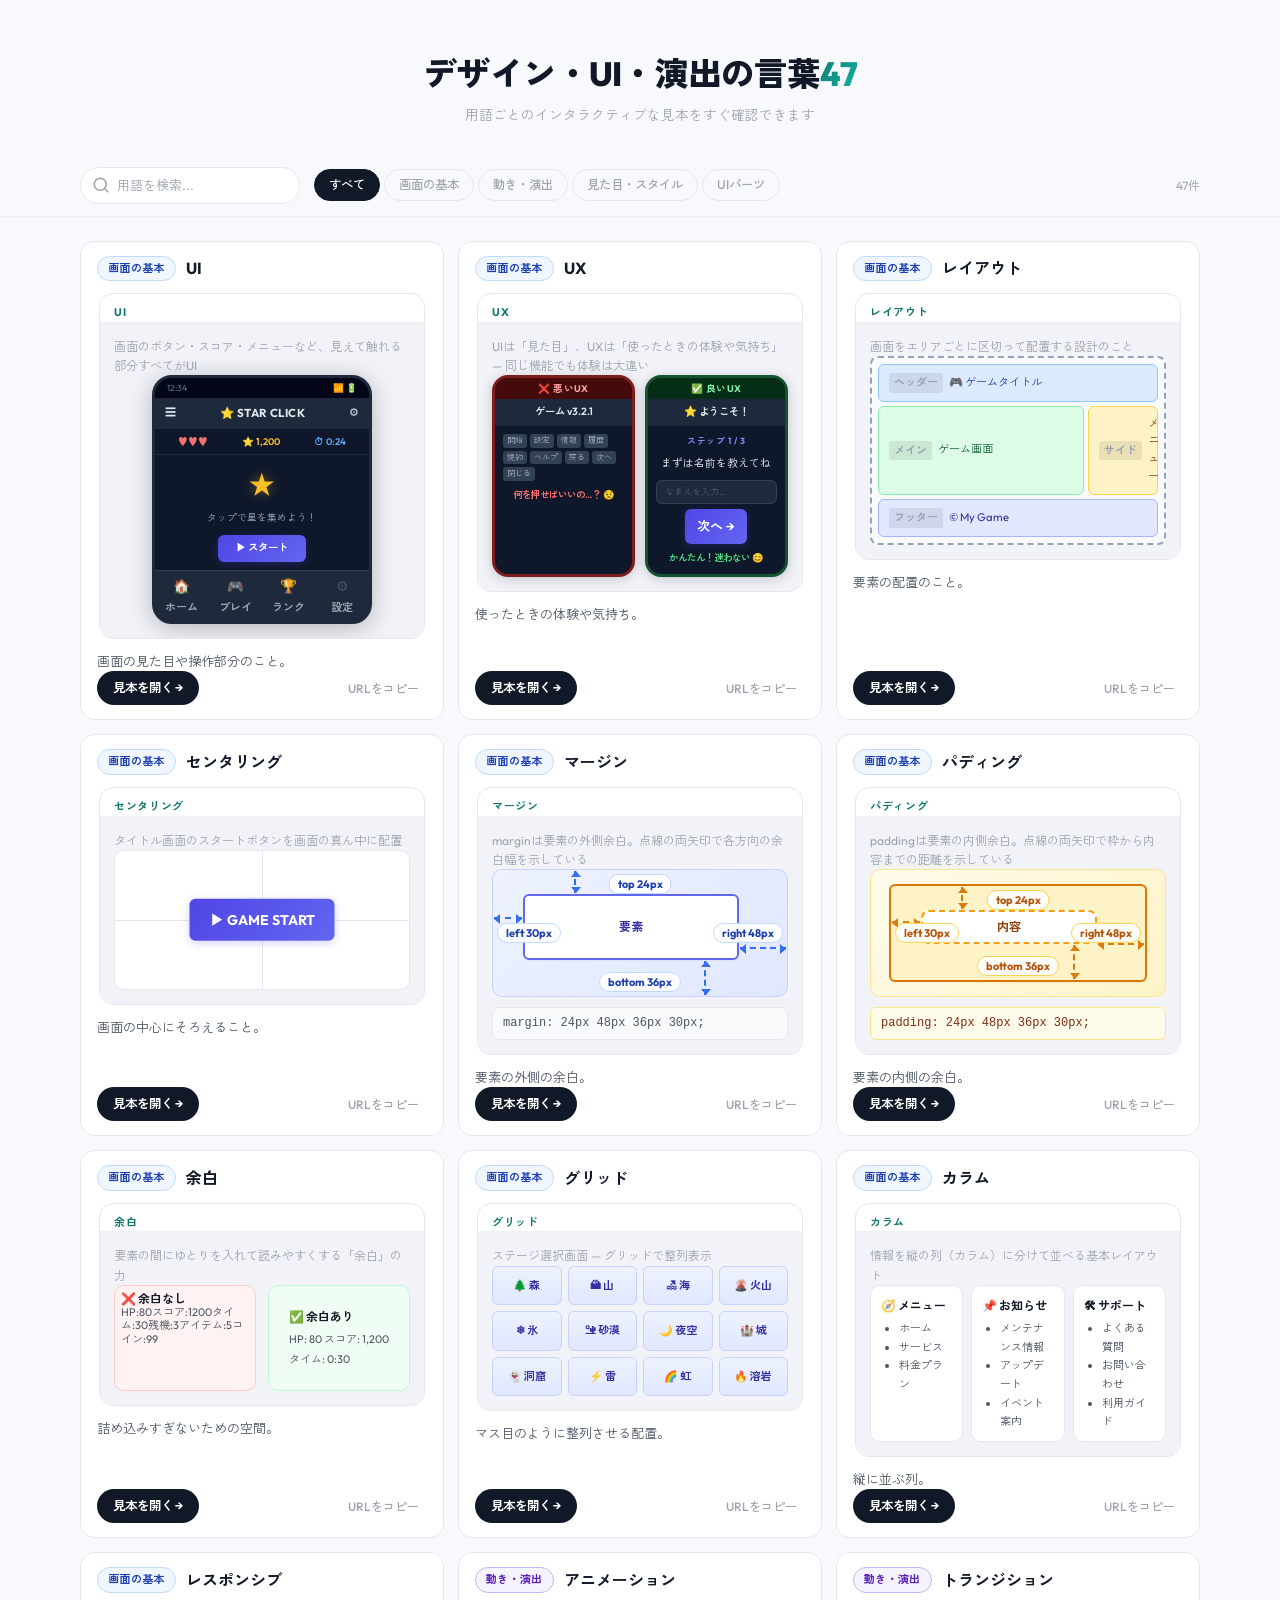
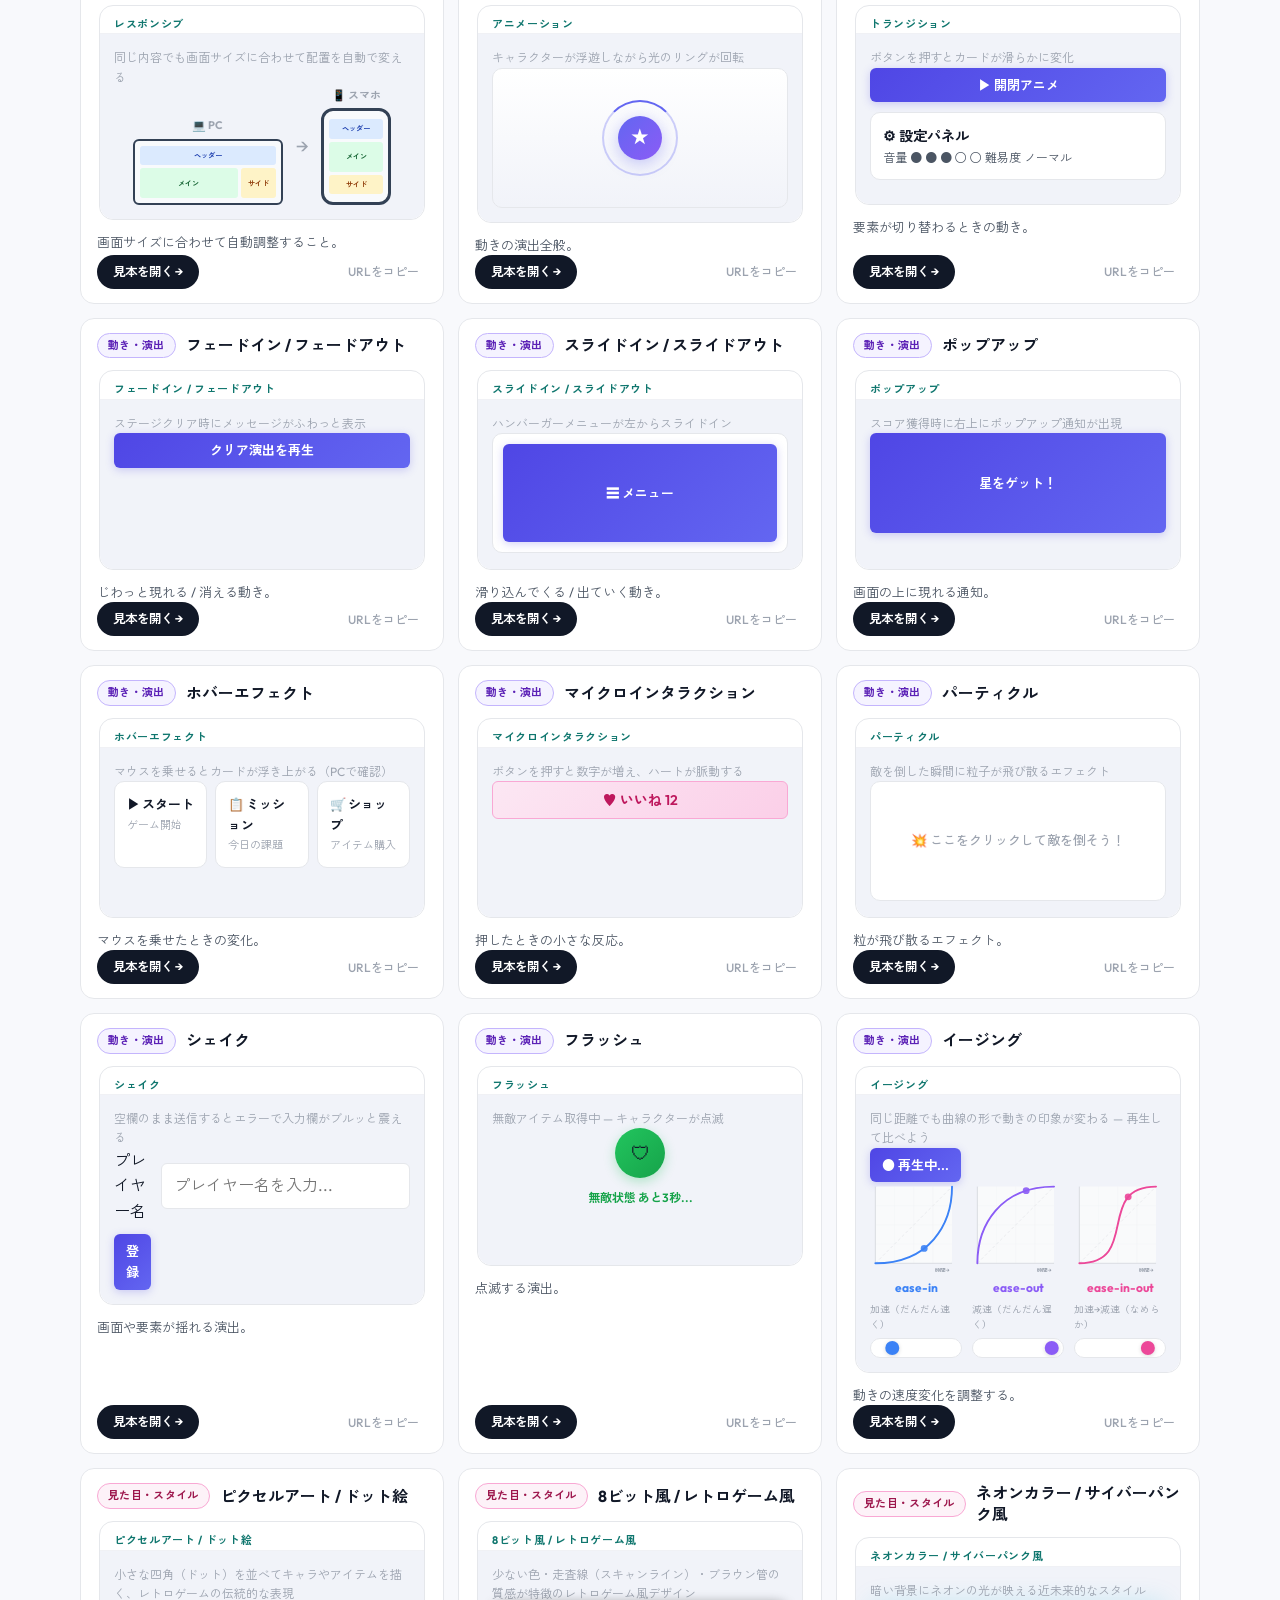
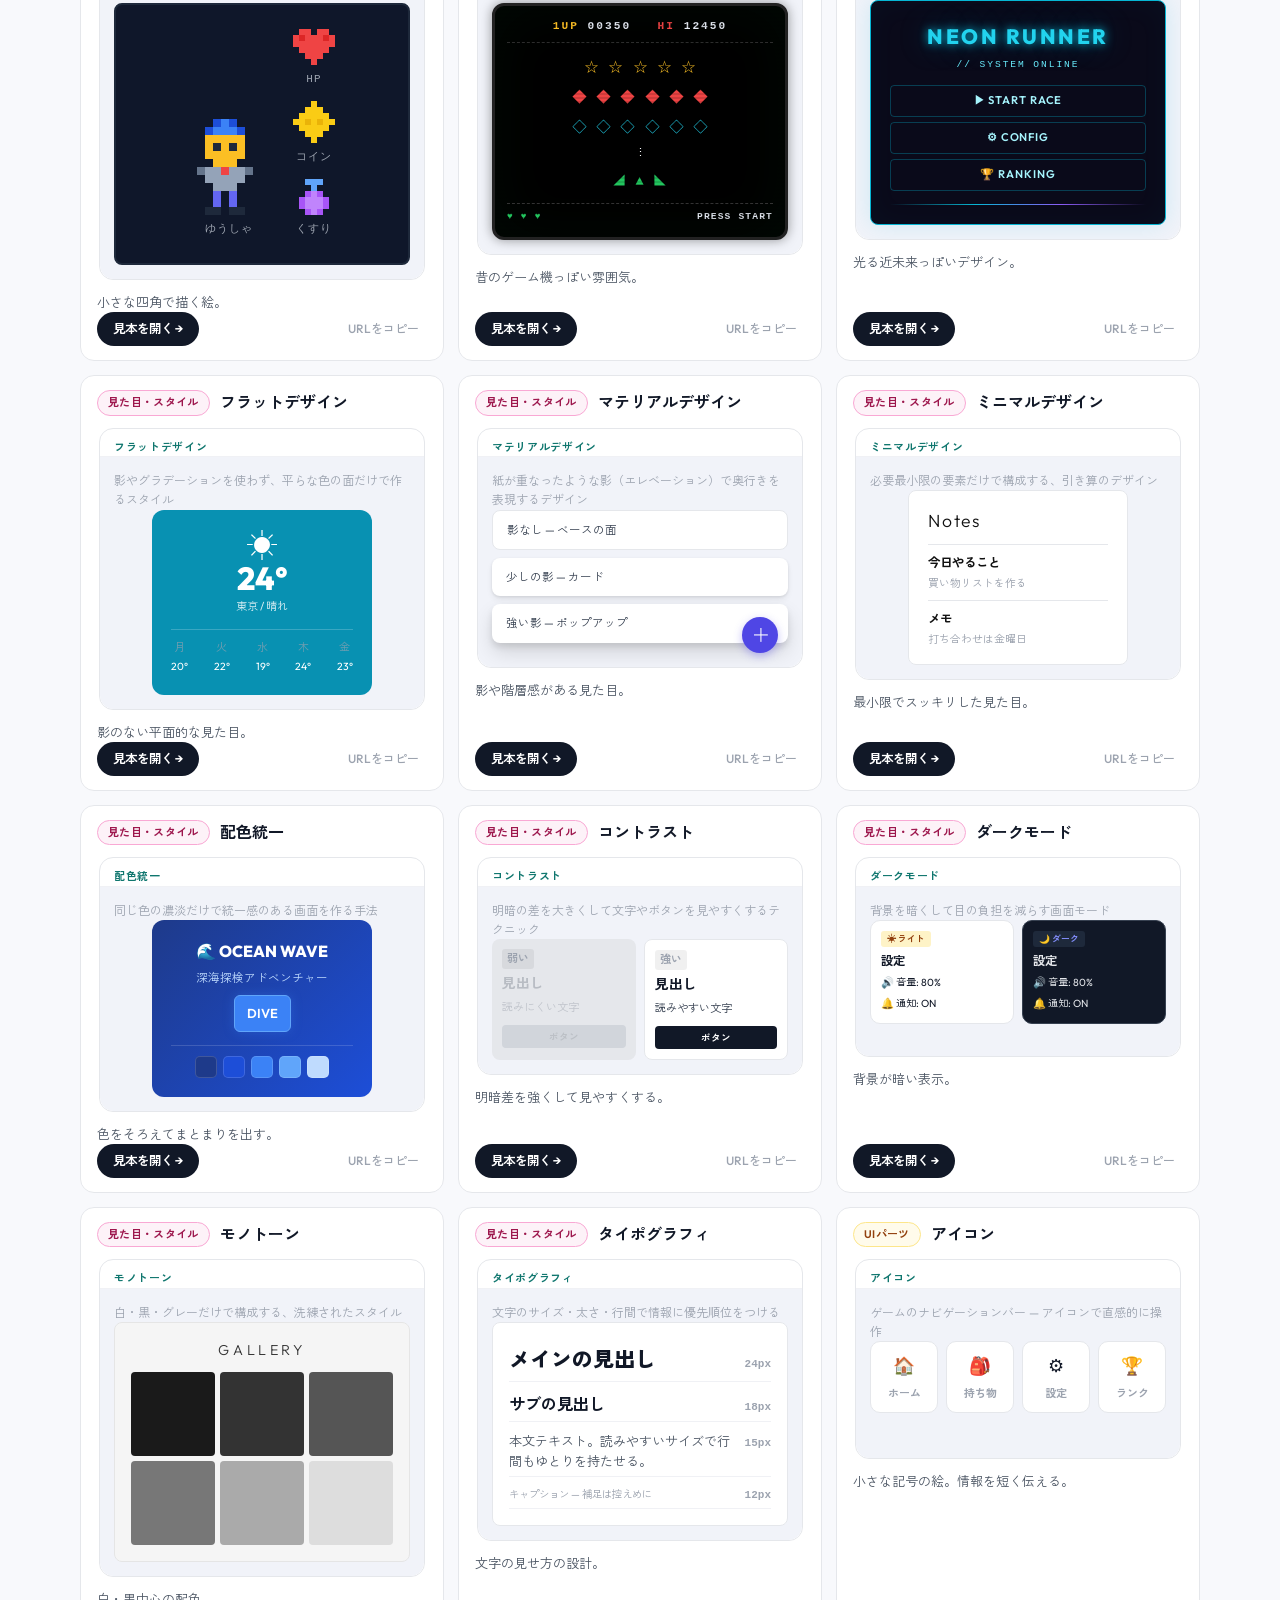
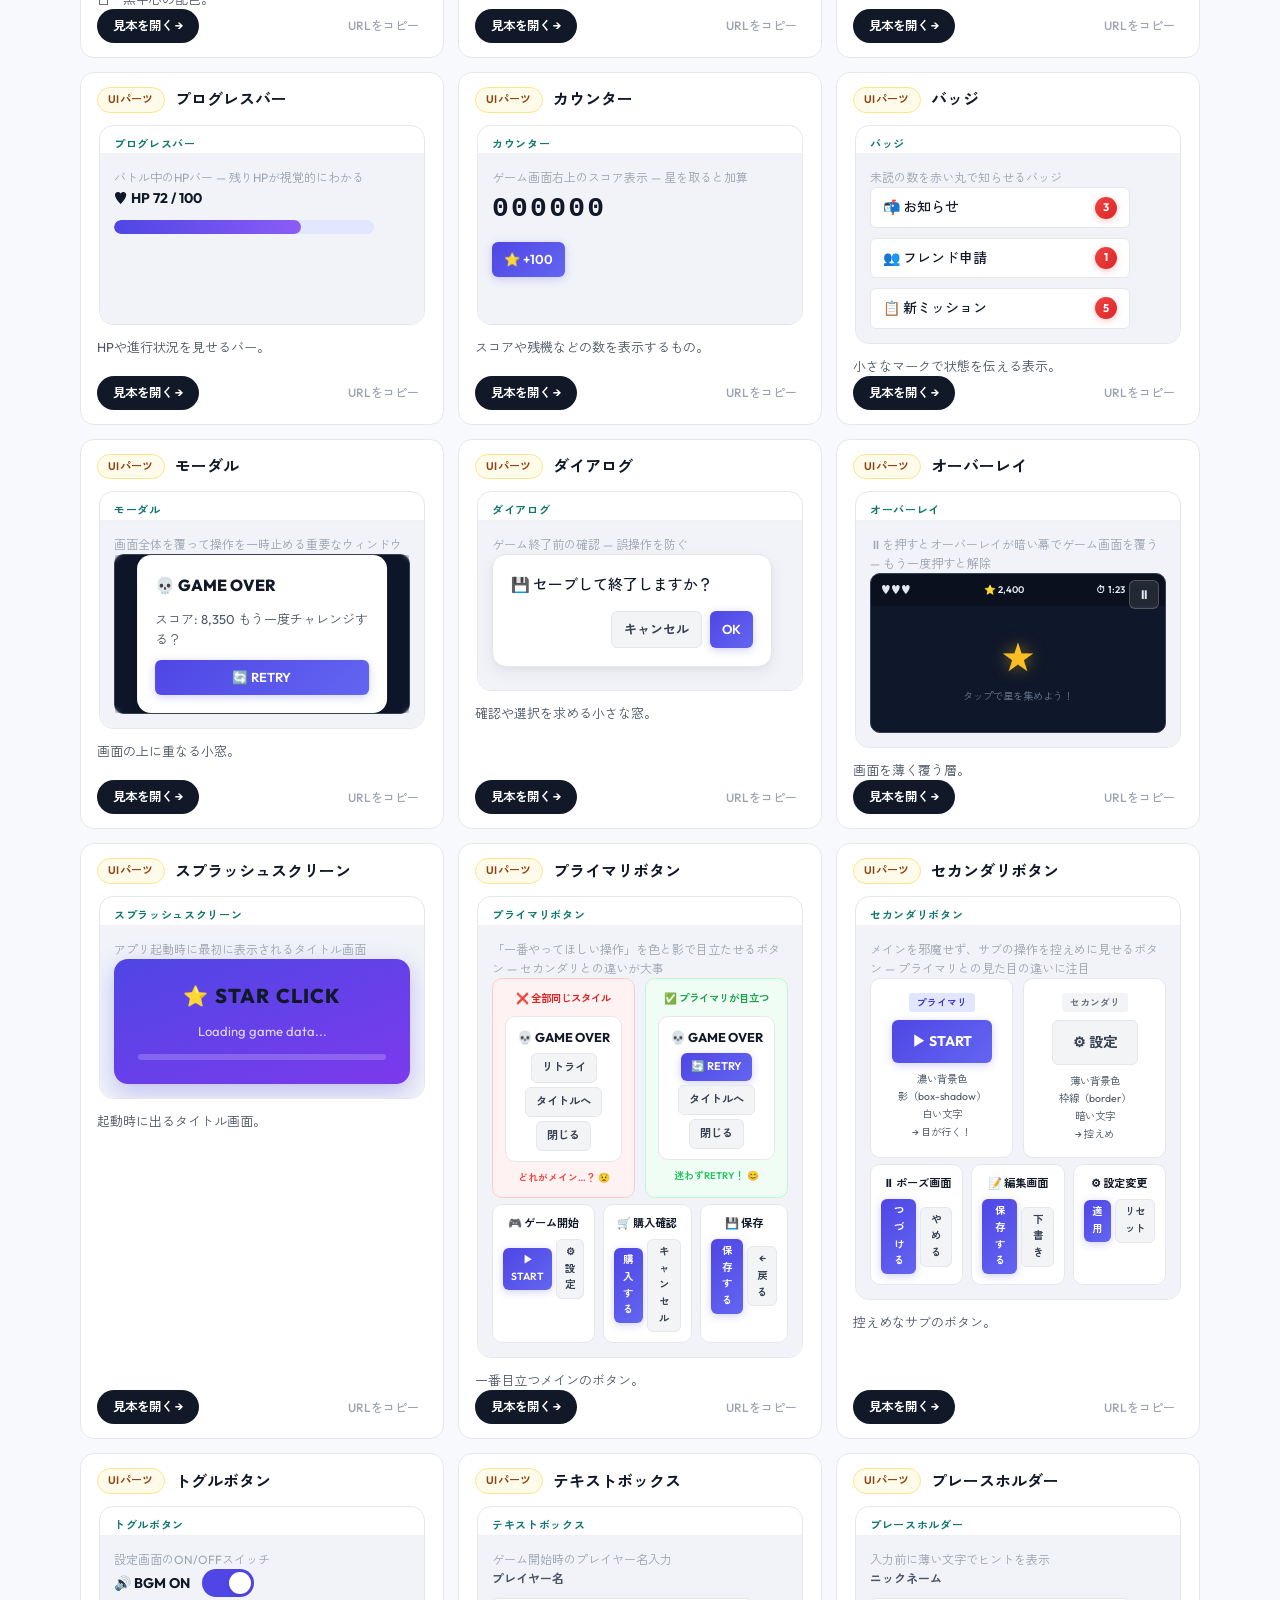
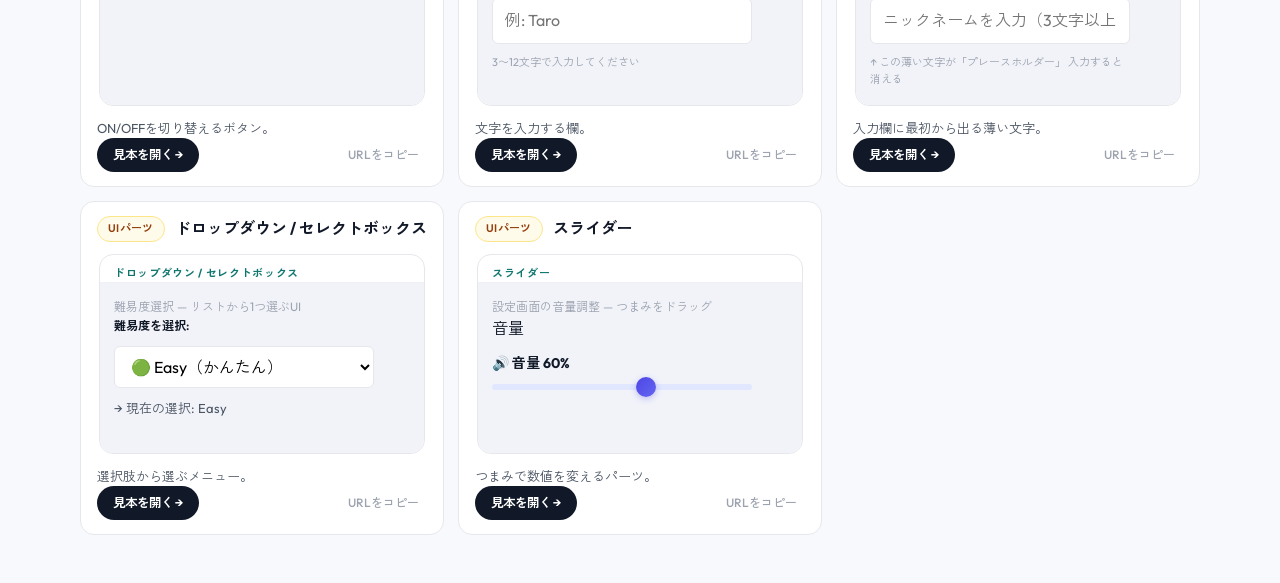
==== commit b7fc7e17: "OGP画像・メタタグを追加、SEO対応 - Gemini APIで生成したOGP画像を追加 - index.html / sample.html に OGP・Twitter Card メタタグを追加 " ====
--- a/index.html
+++ b/index.html
@@ -4,6 +4,19 @@
   <meta charset="UTF-8" />
   <meta name="viewport" content="width=device-width, initial-scale=1.0" />
   <title>デザイン・UI・演出の言葉47 | 見本サイト</title>
+  <meta name="description" content="ゲームやWebで使われるデザイン・UI・演出の47用語を、インタラクティブな見本とコード付きで学べるサイトです。" />
+  <!-- OGP -->
+  <meta property="og:title" content="デザイン・UI・演出の言葉47" />
+  <meta property="og:description" content="47のデザイン用語をインタラクティブな見本とコード付きで学べます" />
+  <meta property="og:type" content="website" />
+  <meta property="og:url" content="https://gigaschool.github.io/webdesign/" />
+  <meta property="og:image" content="https://gigaschool.github.io/webdesign/ui-showcase/assets/ogp.jpg" />
+  <meta property="og:locale" content="ja_JP" />
+  <!-- Twitter Card -->
+  <meta name="twitter:card" content="summary_large_image" />
+  <meta name="twitter:title" content="デザイン・UI・演出の言葉47" />
+  <meta name="twitter:description" content="47のデザイン用語をインタラクティブな見本とコード付きで学べます" />
+  <meta name="twitter:image" content="https://gigaschool.github.io/webdesign/ui-showcase/assets/ogp.jpg" />
   <link rel="preconnect" href="https://fonts.googleapis.com" />
   <link rel="preconnect" href="https://fonts.gstatic.com" crossorigin />
   <link href="https://fonts.googleapis.com/css2?family=Outfit:wght@400;500;600;700;800&family=Zen+Kaku+Gothic+New:wght@400;500;700&display=swap" rel="stylesheet" />
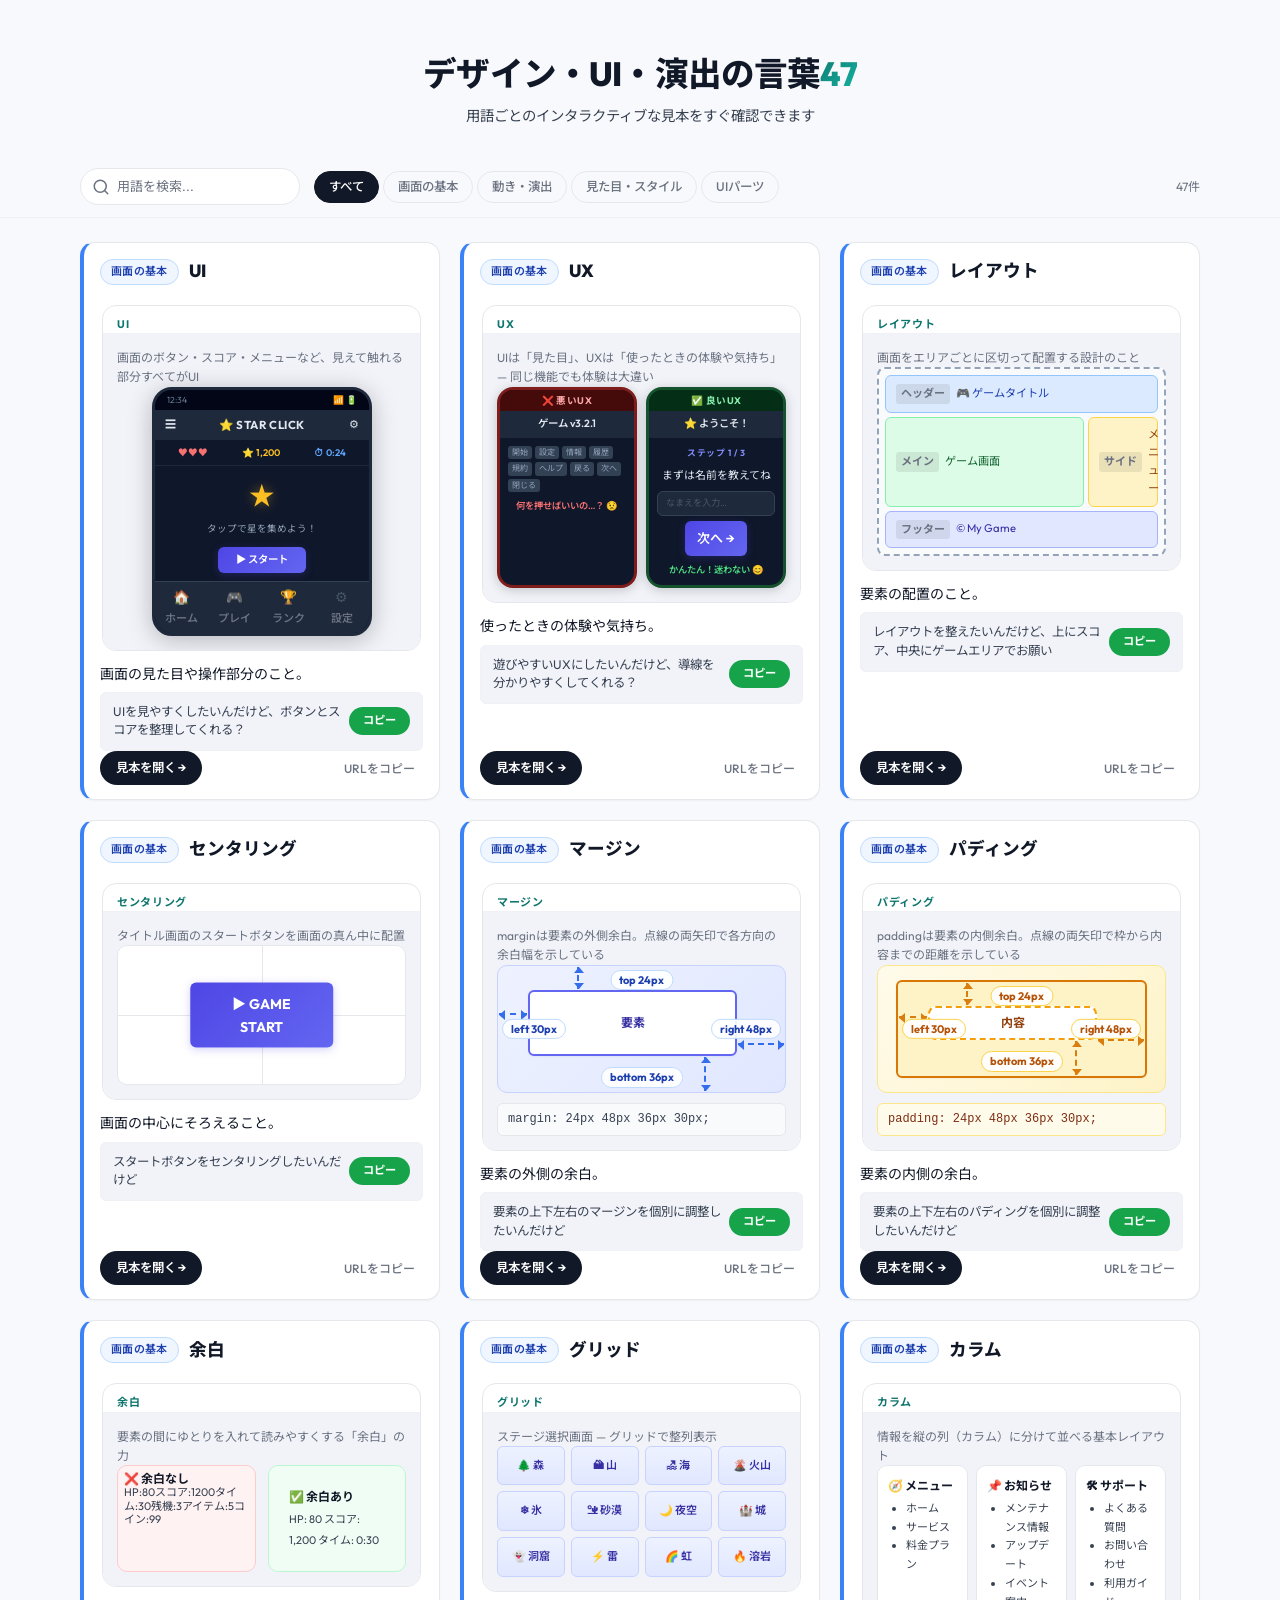
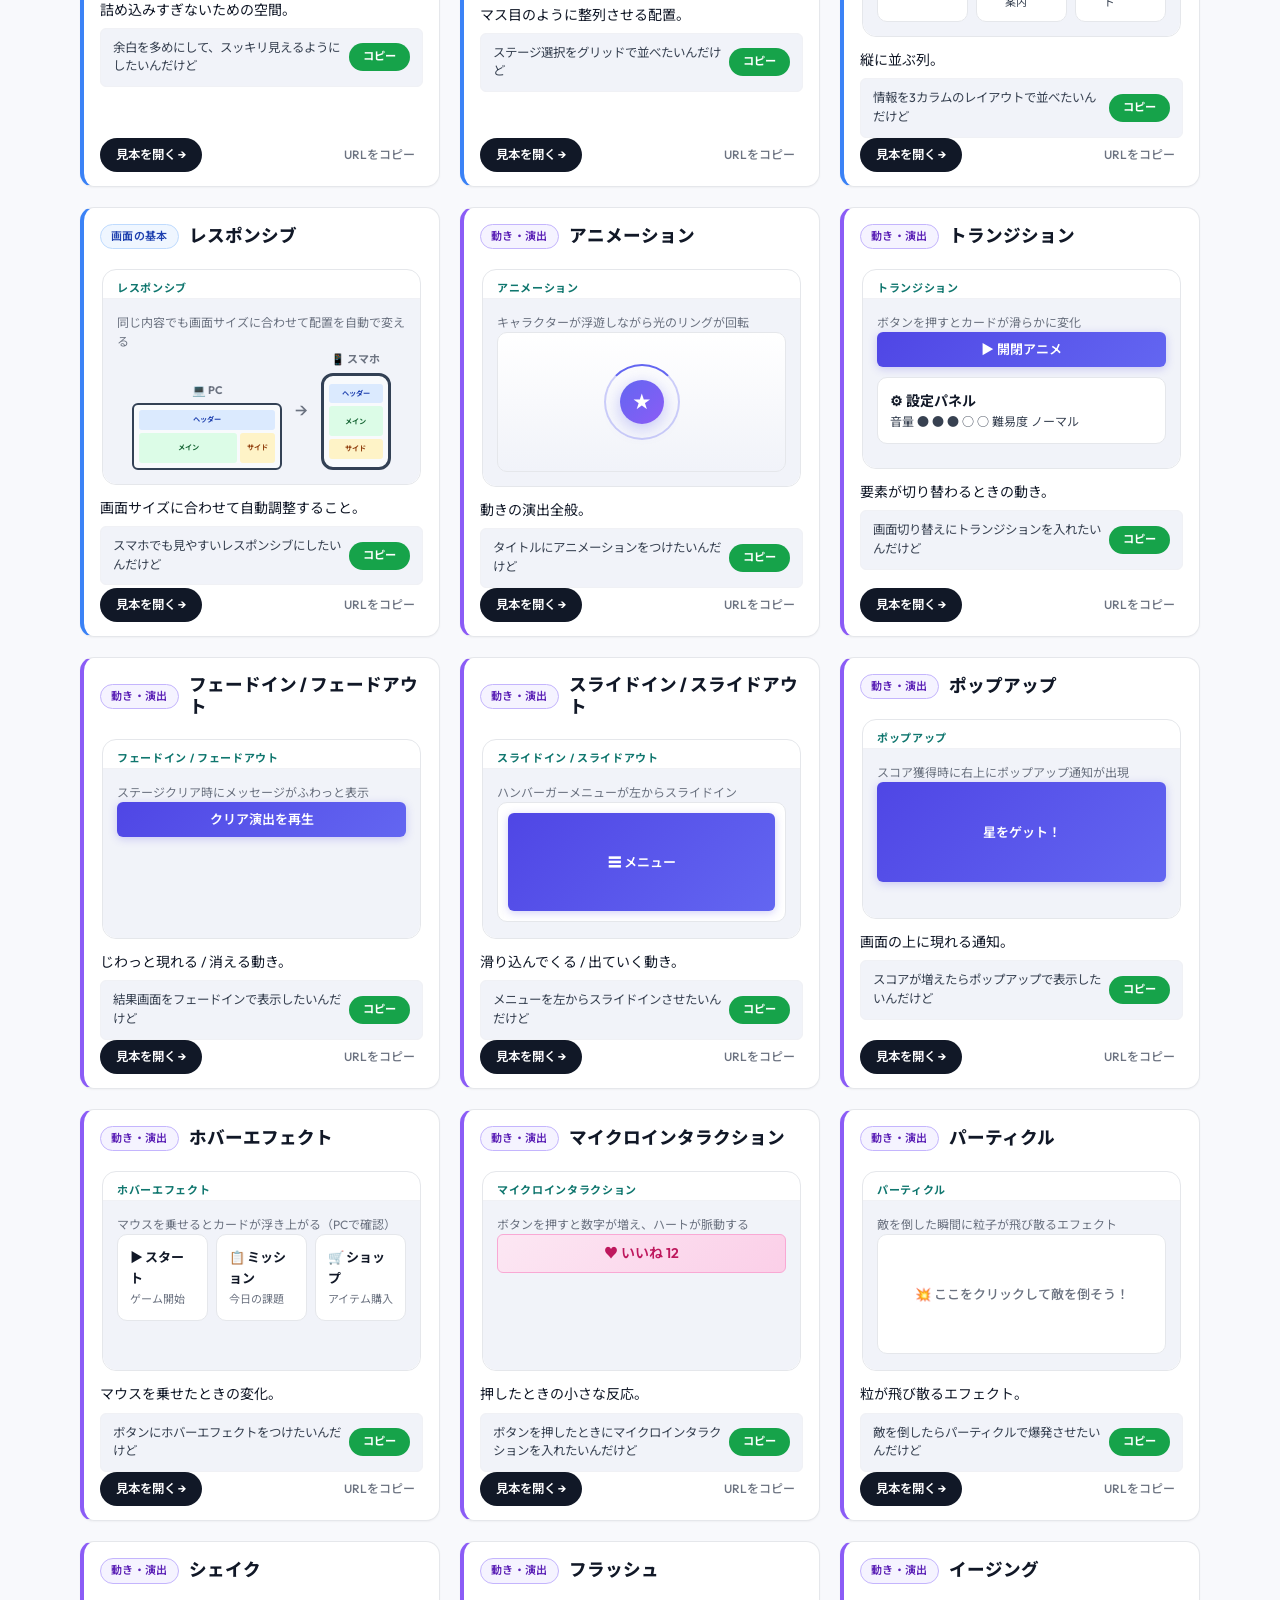
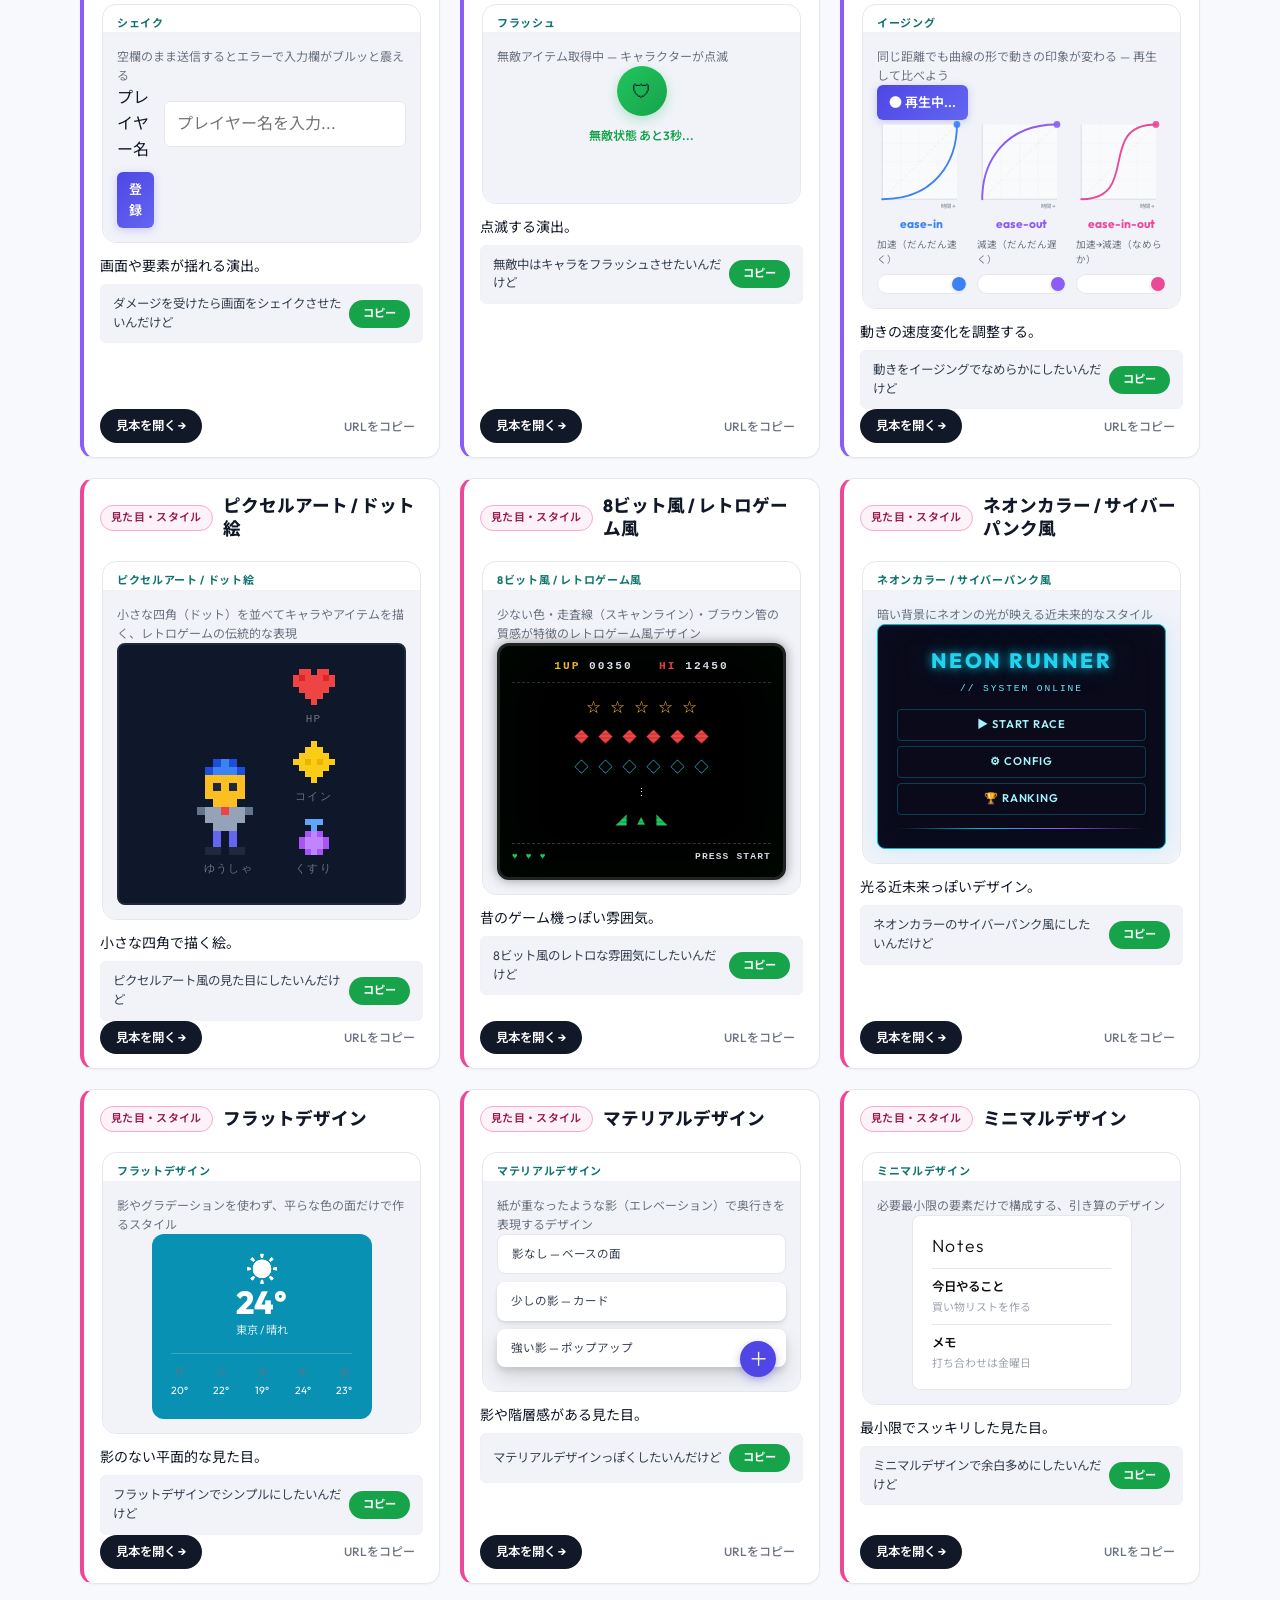
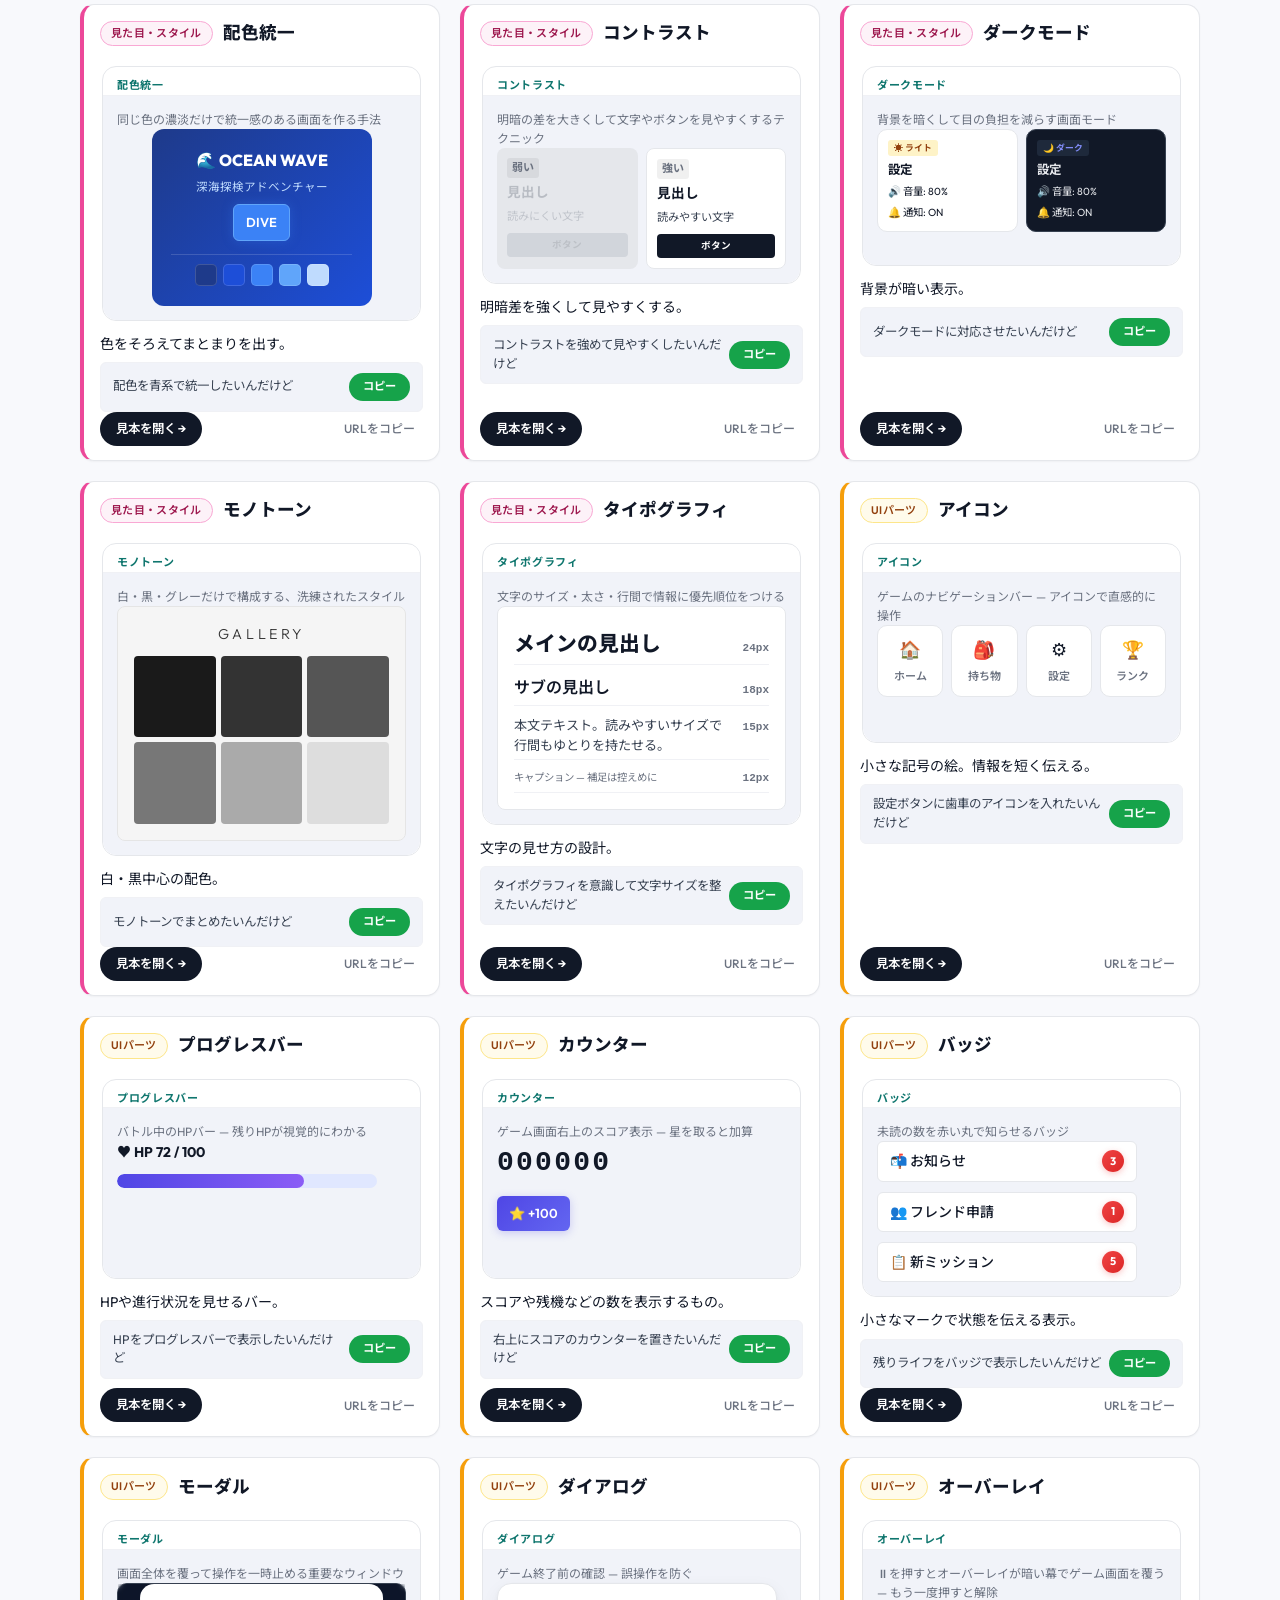
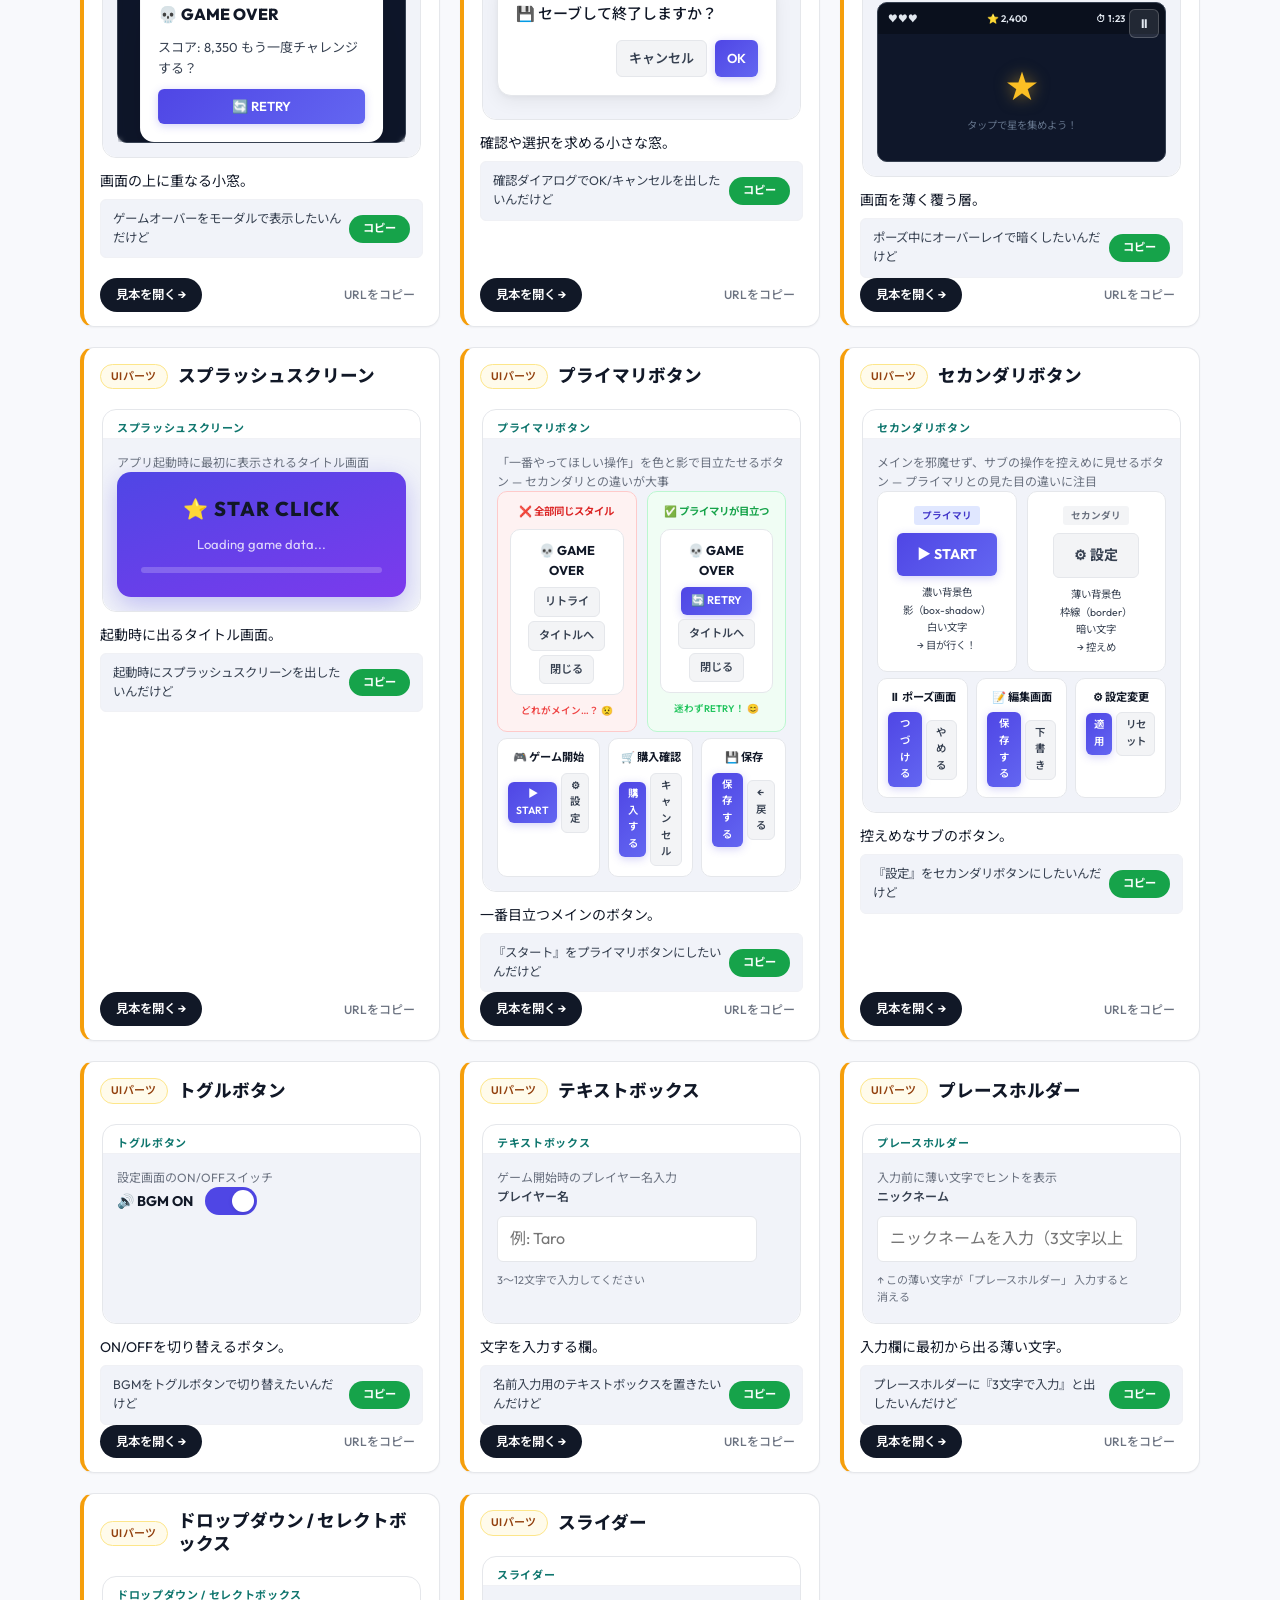
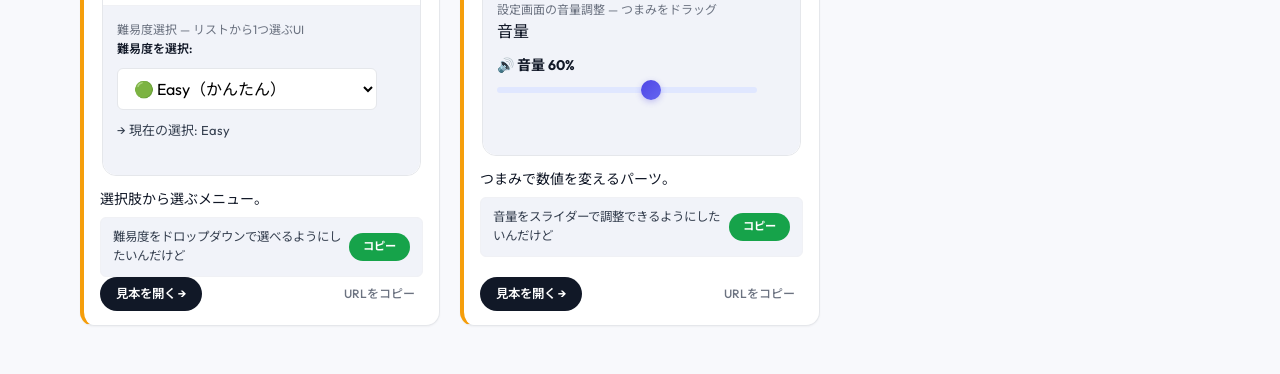
==== commit 134435ad: "Refactor code structure for improved readability and maintainability" ====
--- a/index.html
+++ b/index.html
@@ -19,7 +19,7 @@
   <meta name="twitter:image" content="https://gigaschool.github.io/webdesign/ui-showcase/assets/ogp.jpg" />
   <link rel="preconnect" href="https://fonts.googleapis.com" />
   <link rel="preconnect" href="https://fonts.gstatic.com" crossorigin />
-  <link href="https://fonts.googleapis.com/css2?family=Outfit:wght@400;500;600;700;800&family=Zen+Kaku+Gothic+New:wght@400;500;700&display=swap" rel="stylesheet" />
+  <link href="https://fonts.googleapis.com/css2?family=Outfit:wght@400;500;600;700;800&family=Noto+Sans+JP:wght@400;500;700&display=swap" rel="stylesheet" />
   <link rel="stylesheet" href="ui-showcase/assets/css/style.css" />
 </head>
 <body>
--- a/ui-showcase/assets/css/style.css
+++ b/ui-showcase/assets/css/style.css
@@ -13,8 +13,8 @@
 
   /* Text */
   --text-primary: #111827;
-  --text-secondary: #4b5563;
-  --text-muted: #9ca3af;
+  --text-secondary: #374151;
+  --text-muted: #6b7280;
 
   /* Borders */
   --border: #e5e7eb;
@@ -72,7 +72,7 @@
 }
 
 body {
-  font-family: "Outfit", "Zen Kaku Gothic New", "Noto Sans JP", sans-serif;
+  font-family: "Outfit", "Noto Sans JP", sans-serif;
   background: var(--bg);
   color: var(--text-primary);
   line-height: 1.6;
@@ -148,8 +148,8 @@
 }
 
 .hero--top .lead {
-  font-size: 0.85rem;
-  color: var(--text-muted);
+  font-size: 0.9rem;
+  color: var(--text-secondary);
   max-width: none;
 }
 
@@ -377,15 +377,16 @@
 .cards {
   display: grid;
   grid-template-columns: repeat(auto-fill, minmax(340px, 1fr));
-  gap: 14px;
+  gap: 20px;
 }
 
 /* --- Card --- */
 .card {
   background: var(--surface);
   border: 1px solid var(--border);
+  border-left: 4px solid var(--card-accent, var(--border));
   border-radius: var(--radius-lg);
-  box-shadow: none;
+  box-shadow: var(--shadow-xs);
   overflow: hidden;
   display: flex;
   flex-direction: column;
@@ -394,9 +395,10 @@
 }
 
 .card:hover {
-  box-shadow: var(--shadow-md);
+  box-shadow: var(--shadow-lg);
   transform: translateY(-3px);
-  border-color: rgba(0,0,0,0.08);
+  border-color: var(--border);
+  border-left-color: var(--card-accent, var(--border));
 }
 
 @keyframes card-enter {
@@ -412,7 +414,7 @@
 
 /* Card header */
 .card-header {
-  padding: 14px 16px 0;
+  padding: 16px 16px 8px;
   display: flex;
   align-items: center;
   gap: 10px;
@@ -434,8 +436,8 @@
 }
 
 .card h3 {
-  font-size: 1rem;
-  font-weight: 700;
+  font-size: 1.1rem;
+  font-weight: 800;
   line-height: 1.3;
   color: var(--text-primary);
 }
@@ -450,9 +452,9 @@
 }
 
 .card-content > p {
-  font-size: 0.8125rem;
-  line-height: 1.55;
-  color: var(--text-secondary);
+  font-size: 0.875rem;
+  line-height: 1.65;
+  color: var(--text-primary);
 }
 
 .prompt-label {
@@ -461,6 +463,46 @@
   color: var(--text-muted);
   letter-spacing: 0.03em;
   margin: 0;
+}
+
+/* Card prompt */
+.card-prompt {
+  display: flex;
+  align-items: center;
+  gap: 8px;
+  padding: 10px 12px;
+  background: var(--surface-sunken);
+  border: 1px solid var(--border-subtle);
+  border-radius: var(--radius-sm);
+}
+
+.card-prompt-text {
+  flex: 1;
+  font-size: 0.78rem;
+  line-height: 1.5;
+  color: var(--text-secondary);
+}
+
+.card-prompt-copy {
+  flex-shrink: 0;
+  padding: 5px 14px;
+  font-size: 0.7rem;
+  font-weight: 700;
+  border: none;
+  border-radius: 999px;
+  background: #16a34a;
+  color: #fff;
+  cursor: pointer;
+  transition: all 0.2s;
+  white-space: nowrap;
+}
+
+.card-prompt-copy:hover {
+  background: #15803d;
+}
+
+.card-prompt-copy.copied {
+  background: #dc2626;
 }
 
 /* Card footer */
@@ -777,7 +819,7 @@
 
 .multi-desc {
   font-size: 0.9375rem;
-  color: var(--text-secondary);
+  color: var(--text-primary);
 }
 
 .multi-example {
@@ -798,7 +840,7 @@
 
 .multi-ex-desc {
   font-size: 0.875rem;
-  color: var(--text-secondary);
+  color: var(--text-primary);
   margin-bottom: 16px;
 }
 
@@ -922,6 +964,136 @@
 .code-block code {
   font-family: inherit;
   white-space: pre;
+}
+
+/* --- Prompt Section --- */
+.prompt-section {
+  margin-top: 48px;
+  padding-top: 32px;
+  border-top: 1px solid var(--border);
+}
+
+.prompt-section-title {
+  font-size: 1.15rem;
+  font-weight: 700;
+  color: var(--text-primary);
+  margin-bottom: 6px;
+}
+
+.prompt-section-desc {
+  font-size: 0.8rem;
+  color: var(--text-muted);
+  margin-bottom: 20px;
+}
+
+.prompt-card {
+  display: flex;
+  align-items: center;
+  gap: 12px;
+  padding: 14px 16px;
+  background: var(--surface-sunken);
+  border: 1px solid var(--border-subtle);
+  border-radius: var(--radius-md);
+  margin-bottom: 10px;
+  transition: border-color 0.2s;
+}
+
+.prompt-card:hover {
+  border-color: var(--border);
+}
+
+.prompt-card-text {
+  flex: 1;
+  font-size: 0.875rem;
+  line-height: 1.6;
+  color: var(--text-primary);
+}
+
+.prompt-copy-btn {
+  flex-shrink: 0;
+  padding: 8px 20px;
+  font-size: 0.8rem;
+  font-weight: 700;
+  border: none;
+  border-radius: 999px;
+  background: #16a34a;
+  color: #fff;
+  cursor: pointer;
+  transition: all 0.2s;
+  white-space: nowrap;
+  box-shadow: 0 2px 8px rgba(22, 163, 74, 0.3);
+}
+
+.prompt-copy-btn:hover {
+  background: #15803d;
+  box-shadow: 0 3px 12px rgba(22, 163, 74, 0.4);
+  transform: translateY(-1px);
+}
+
+.prompt-copy-btn.copied {
+  background: #dc2626;
+  color: #fff;
+  box-shadow: 0 2px 8px rgba(220, 38, 38, 0.3);
+  transform: none;
+}
+
+/* --- Right area (prompt + collapsible code) --- */
+.multi-ex-right {
+  display: flex;
+  flex-direction: column;
+  gap: 12px;
+}
+
+.multi-ex-prompt {
+  display: flex;
+  flex-direction: column;
+  gap: 8px;
+}
+
+/* --- Collapsible code --- */
+.code-details {
+  border: 1px solid var(--border-subtle);
+  border-radius: var(--radius-md);
+  overflow: hidden;
+}
+
+.code-toggle {
+  font-size: 0.78rem;
+  font-weight: 600;
+  color: var(--text-muted);
+  padding: 10px 14px;
+  cursor: pointer;
+  user-select: none;
+  list-style: none;
+  transition: color 0.2s;
+}
+
+.code-toggle::-webkit-details-marker { display: none; }
+
+.code-toggle::before {
+  content: "▶ ";
+  font-size: 0.65rem;
+  transition: transform 0.2s;
+  display: inline-block;
+}
+
+.code-details[open] .code-toggle::before {
+  content: "▼ ";
+}
+
+.code-toggle:hover {
+  color: var(--text-primary);
+}
+
+.code-details .code-block {
+  border-radius: 0;
+  border-left: none;
+  border-right: none;
+  margin-bottom: 0;
+}
+
+.code-details .code-block:last-child {
+  border-bottom: none;
 }
 
 .qr-section {
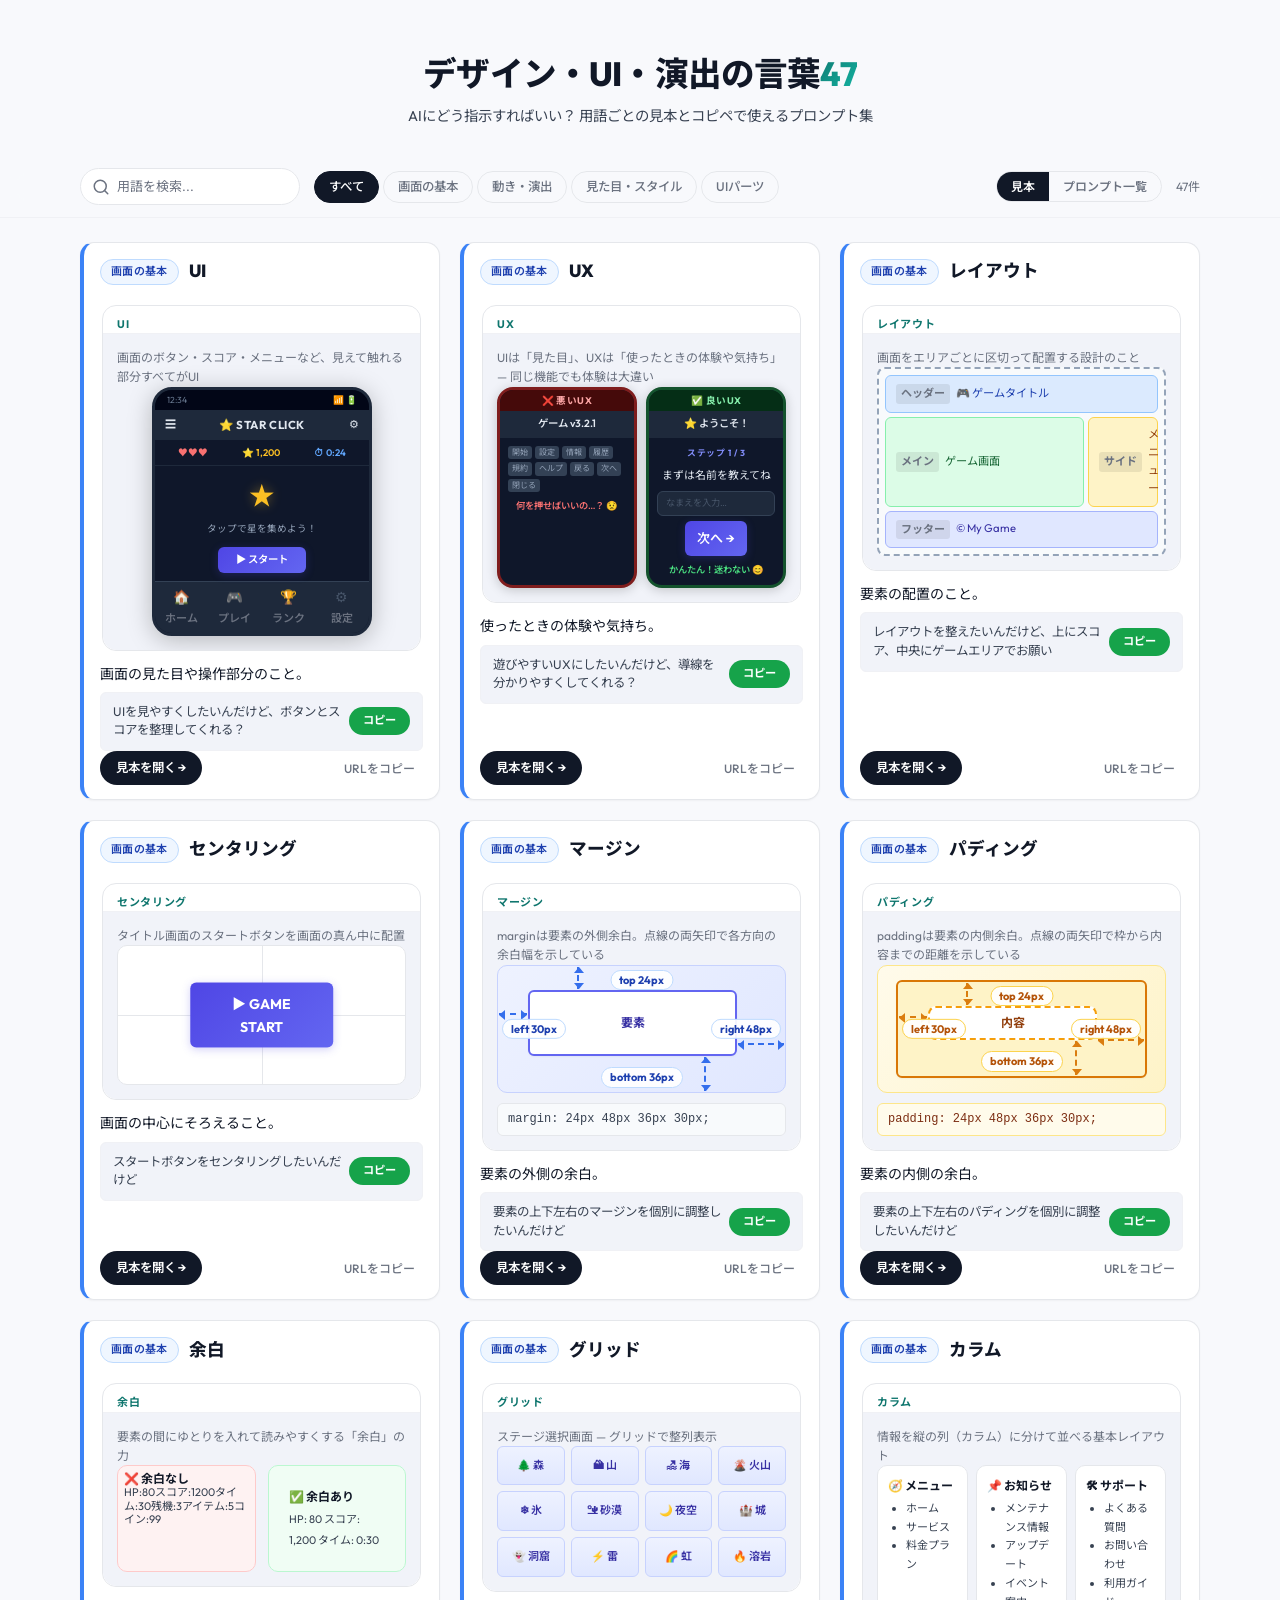
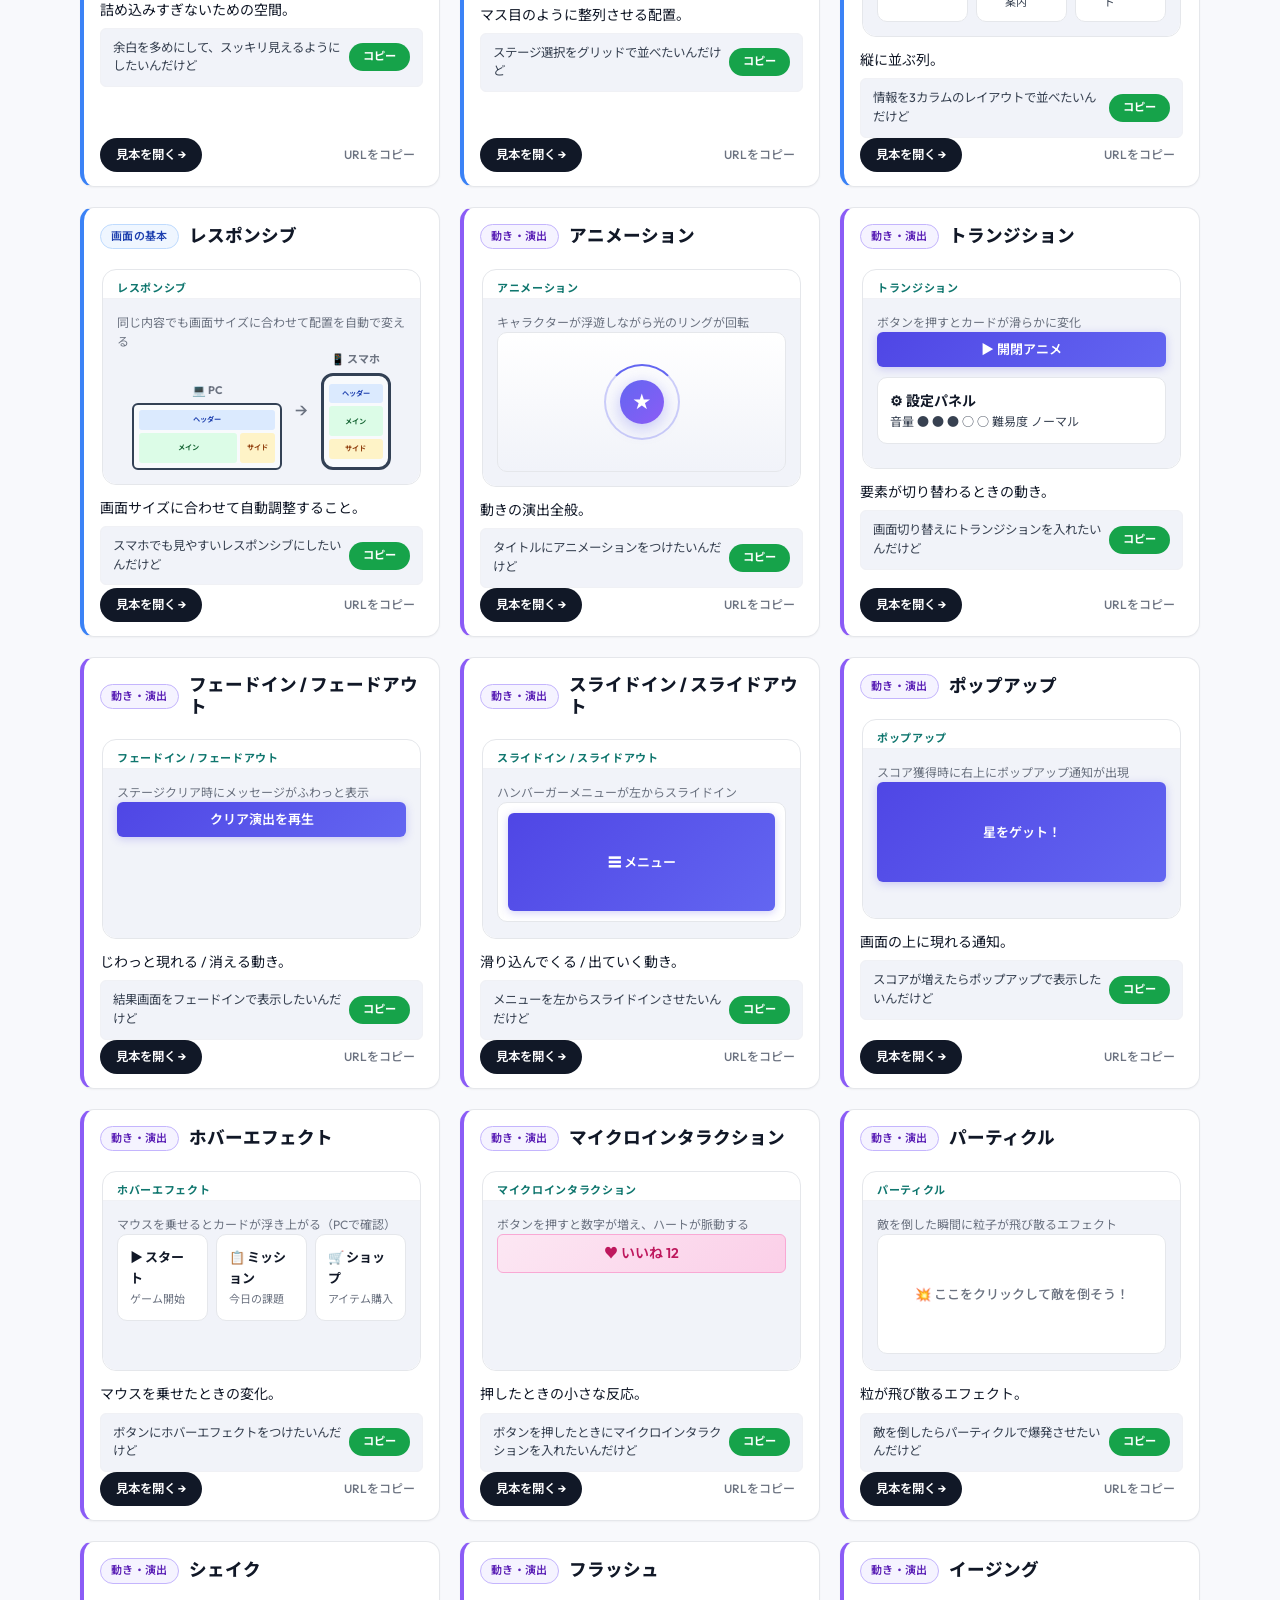
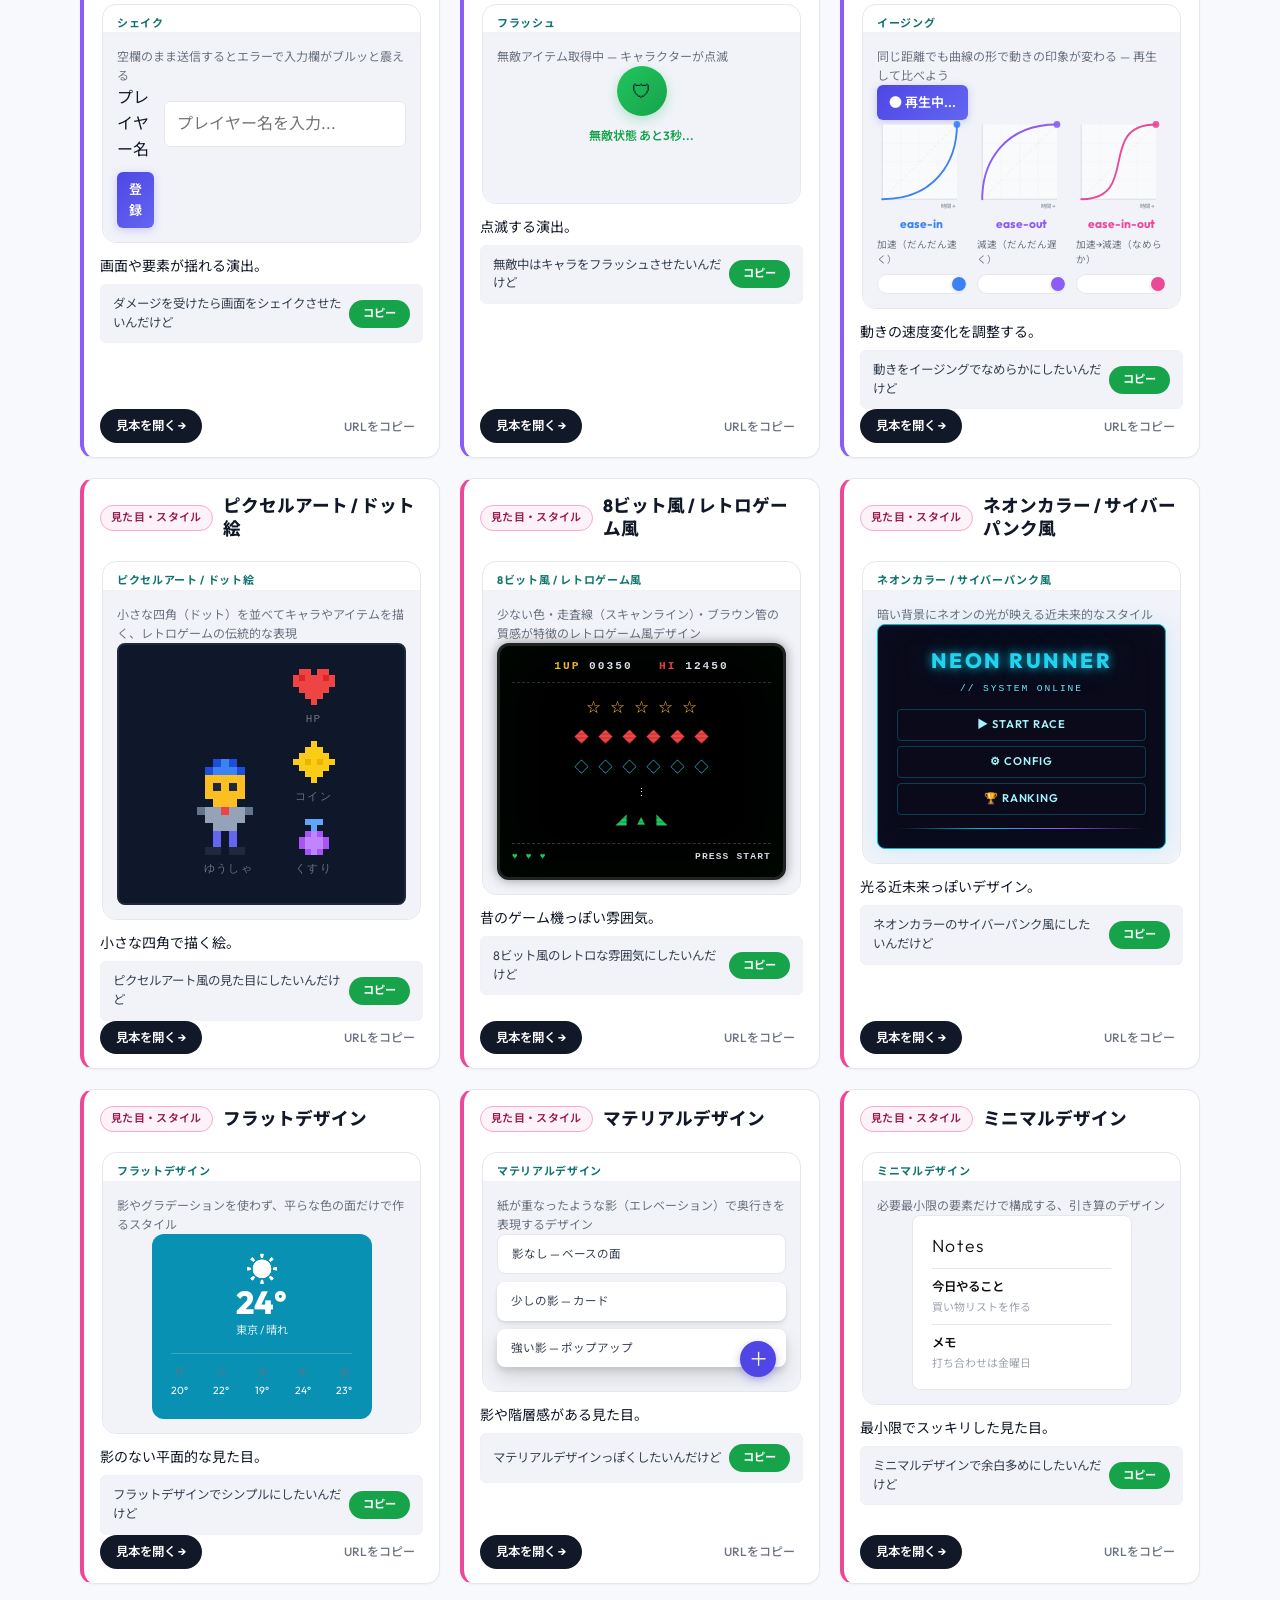
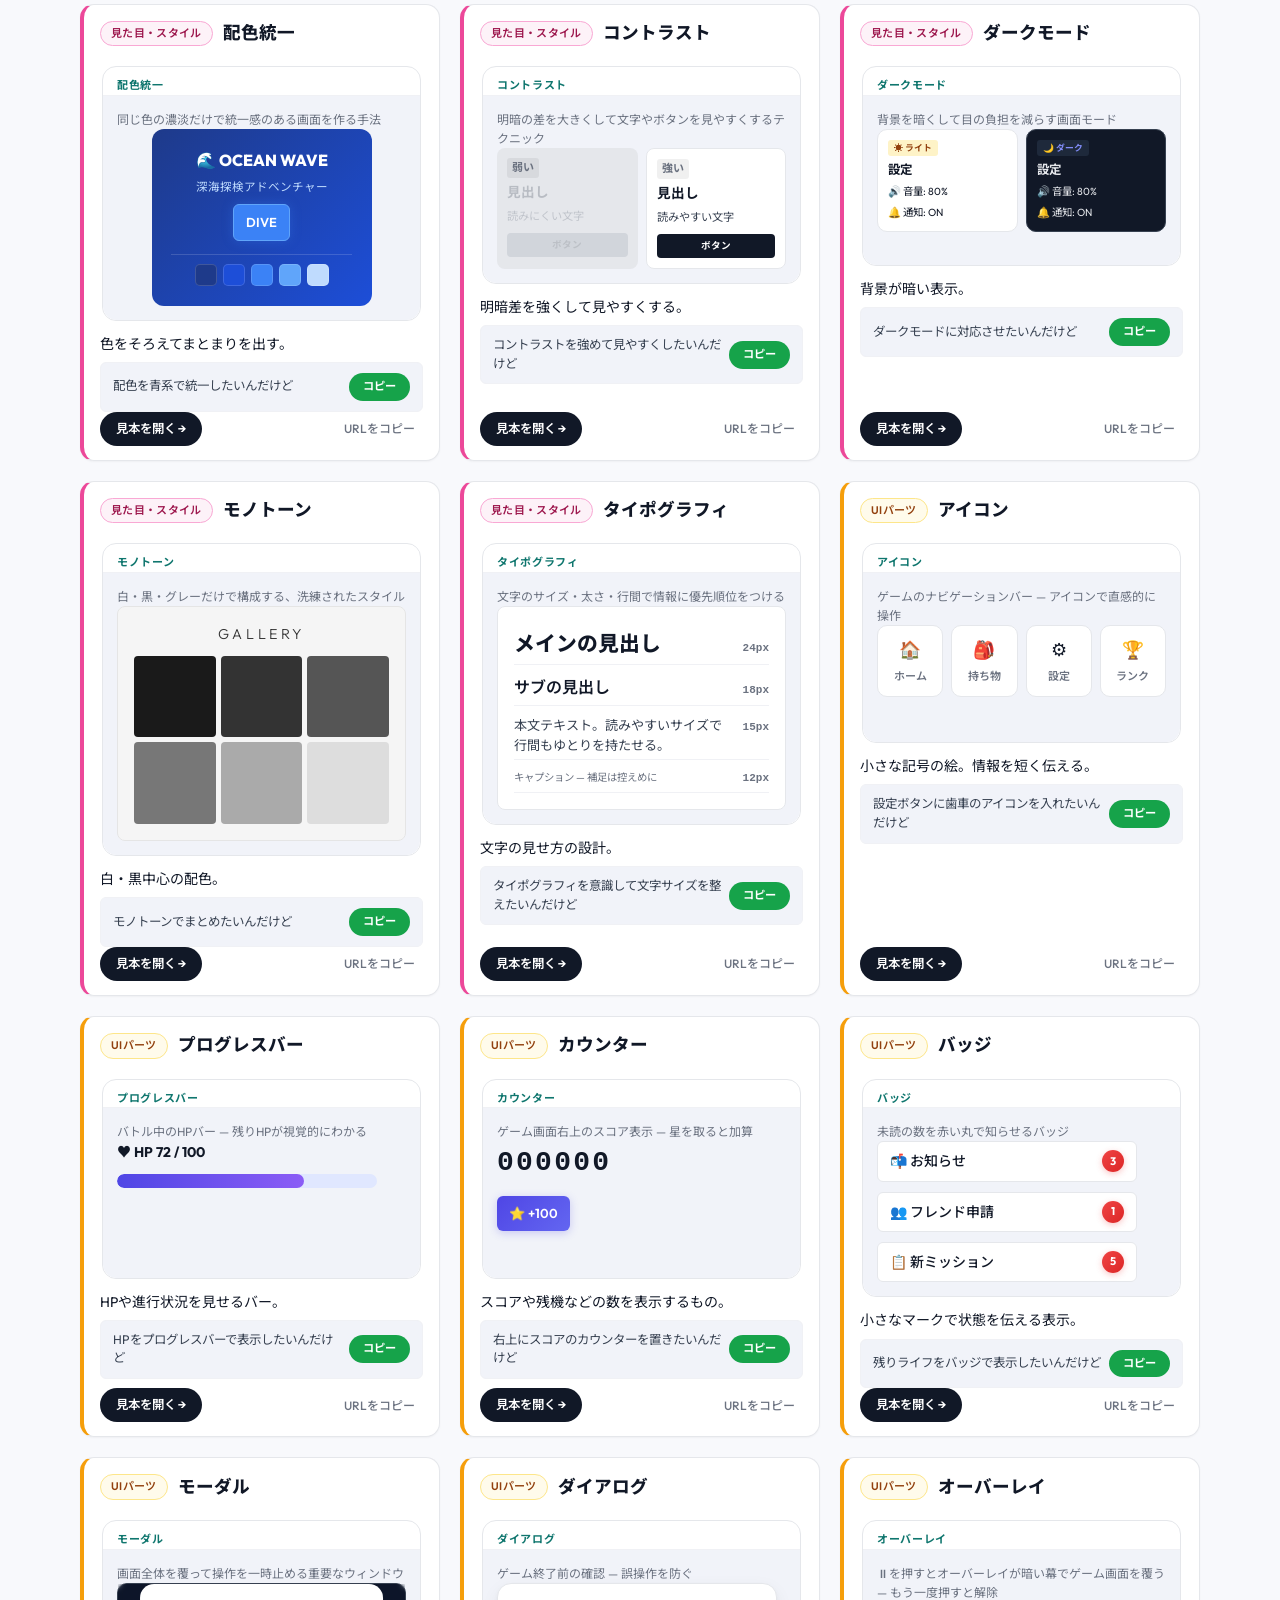
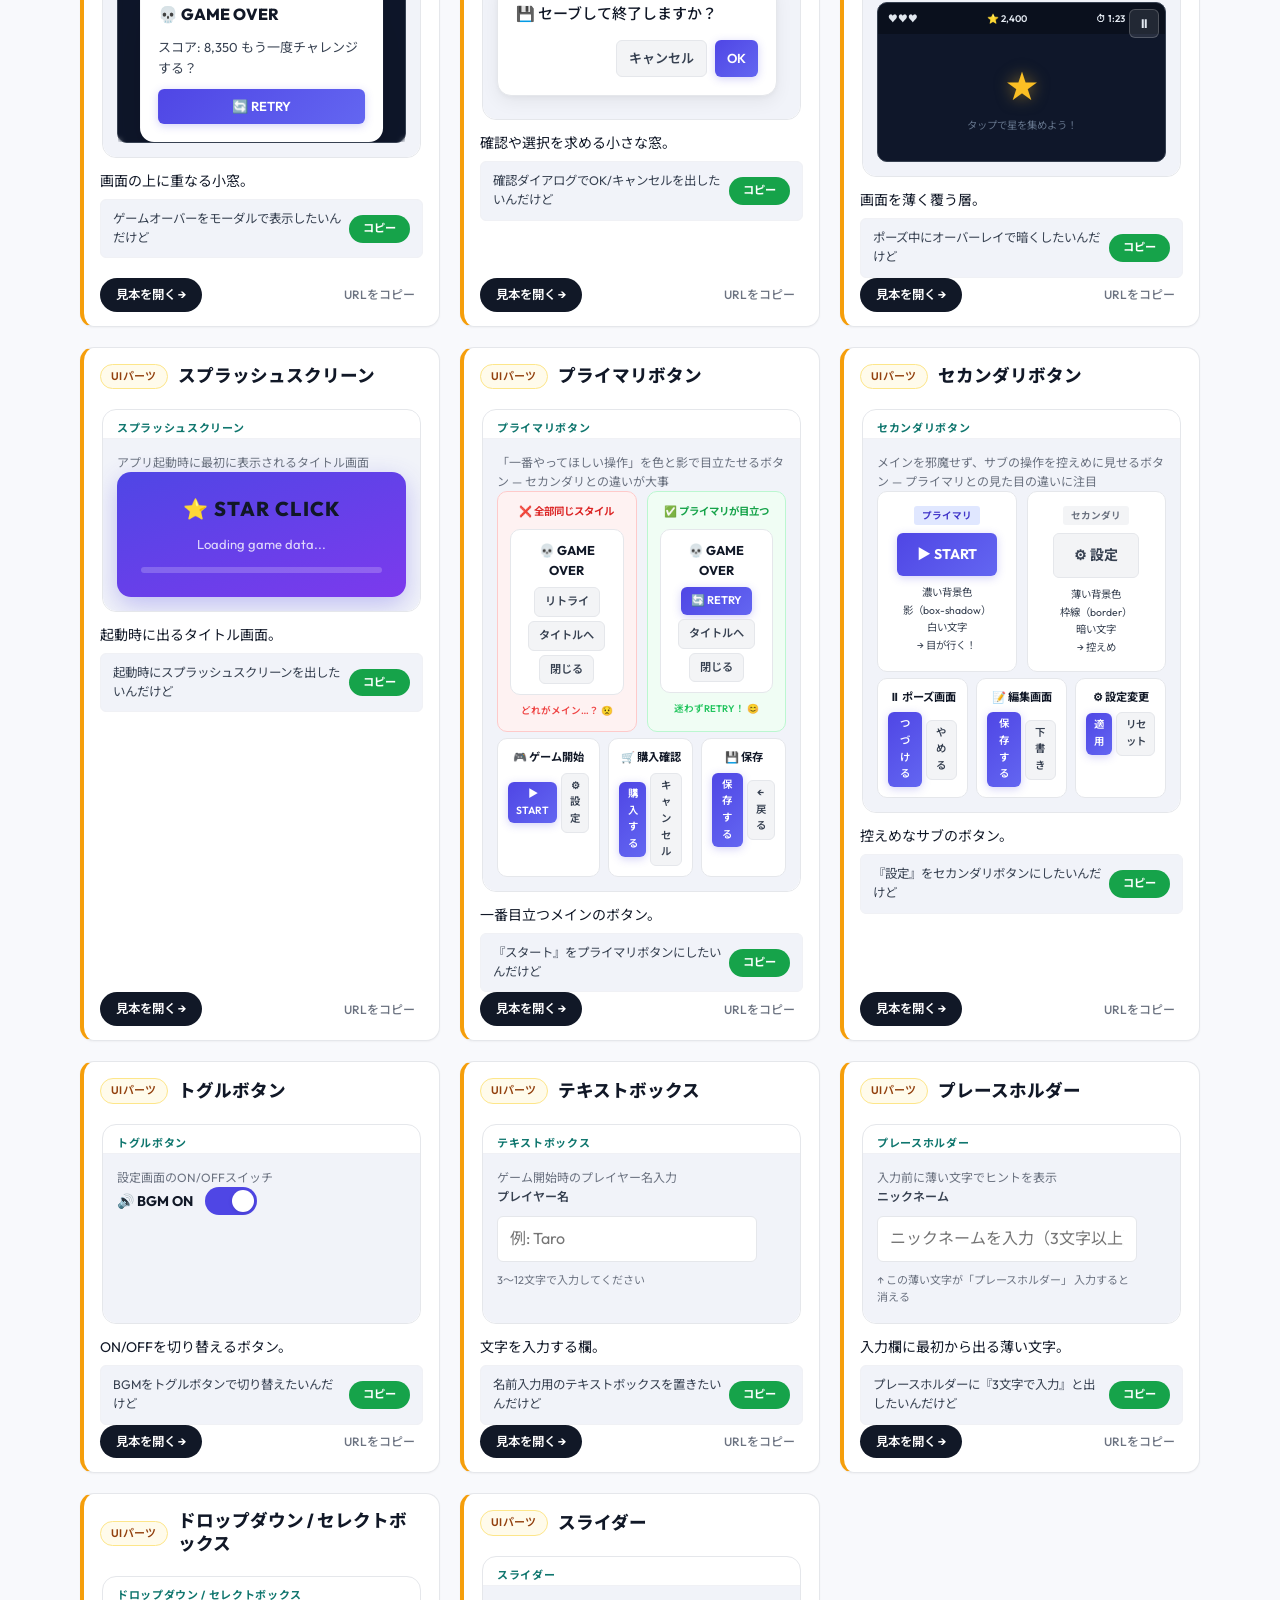
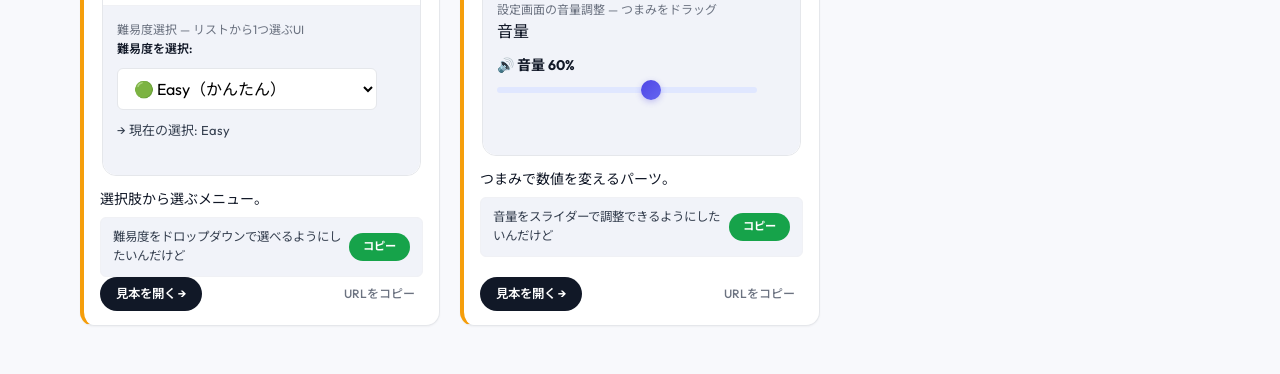
==== commit 7d7d809b: "Refactor UI showcase terms and enhance animations - Updated the terms.js file to include more detail" ====
--- a/index.html
+++ b/index.html
@@ -26,7 +26,7 @@
   <header class="hero hero--top">
     <div class="hero-inner">
       <h1>デザイン・UI・演出の<br class="sp-only" />言葉<span class="hero-num">47</span></h1>
-      <p class="lead">用語ごとのインタラクティブな見本をすぐ確認できます</p>
+      <p class="lead">AIにどう指示すればいい？ 用語ごとの見本とコピペで使えるプロンプト集</p>
     </div>
   </header>
 
@@ -37,6 +37,10 @@
         <input id="searchInput" type="search" placeholder="用語を検索..." aria-label="用語検索" />
       </div>
       <nav id="categoryTabs" class="cat-tabs" aria-label="カテゴリ選択"></nav>
+      <div id="viewToggle" class="view-toggle">
+        <button type="button" class="view-btn active" data-view="cards">見本</button>
+        <button type="button" class="view-btn" data-view="prompts">プロンプト一覧</button>
+      </div>
       <p id="countLabel" class="count-label"></p>
     </div>
   </div>
--- a/ui-showcase/assets/css/style.css
+++ b/ui-showcase/assets/css/style.css
@@ -282,6 +282,37 @@
   border-color: var(--text-primary);
 }
 
+/* --- View Toggle --- */
+.view-toggle {
+  display: flex;
+  border: 1px solid var(--border);
+  border-radius: 999px;
+  overflow: hidden;
+  flex-shrink: 0;
+}
+
+.view-btn {
+  font: inherit;
+  font-size: 0.75rem;
+  font-weight: 600;
+  padding: 5px 14px;
+  border: none;
+  background: transparent;
+  color: var(--text-muted);
+  cursor: pointer;
+  white-space: nowrap;
+  transition: all 0.2s;
+}
+
+.view-btn.active {
+  background: var(--text-primary);
+  color: #fff;
+}
+
+.view-btn:not(.active):hover {
+  color: var(--text-primary);
+}
+
 .toolbar .count-label {
   font-size: 0.75rem;
   color: var(--text-muted);
@@ -463,6 +494,69 @@
   color: var(--text-muted);
   letter-spacing: 0.03em;
   margin: 0;
+}
+
+/* --- Prompt List View --- */
+.prompt-list {
+  display: flex;
+  flex-direction: column;
+  gap: 12px;
+}
+
+.prompt-row {
+  background: var(--surface);
+  border: 1px solid var(--border);
+  border-left: 4px solid var(--card-accent, var(--border));
+  border-radius: var(--radius-md);
+  padding: 16px 20px;
+  animation: card-enter 0.3s ease both;
+}
+
+.prompt-row-header {
+  display: flex;
+  align-items: center;
+  gap: 10px;
+  margin-bottom: 12px;
+}
+
+.prompt-row-title {
+  font-size: 1rem;
+  font-weight: 800;
+  color: var(--text-primary);
+}
+
+.prompt-row-link {
+  margin-left: auto;
+  font-size: 0.75rem;
+  font-weight: 600;
+  color: var(--brand);
+  white-space: nowrap;
+}
+
+.prompt-row-link:hover {
+  color: var(--brand-dark);
+}
+
+.prompt-row-list {
+  display: flex;
+  flex-direction: column;
+  gap: 8px;
+}
+
+.prompt-row-item {
+  display: flex;
+  align-items: center;
+  gap: 10px;
+  padding: 10px 14px;
+  background: var(--surface-sunken);
+  border-radius: var(--radius-sm);
+}
+
+.prompt-row-text {
+  flex: 1;
+  font-size: 0.85rem;
+  line-height: 1.55;
+  color: var(--text-primary);
 }
 
 /* Card prompt */
